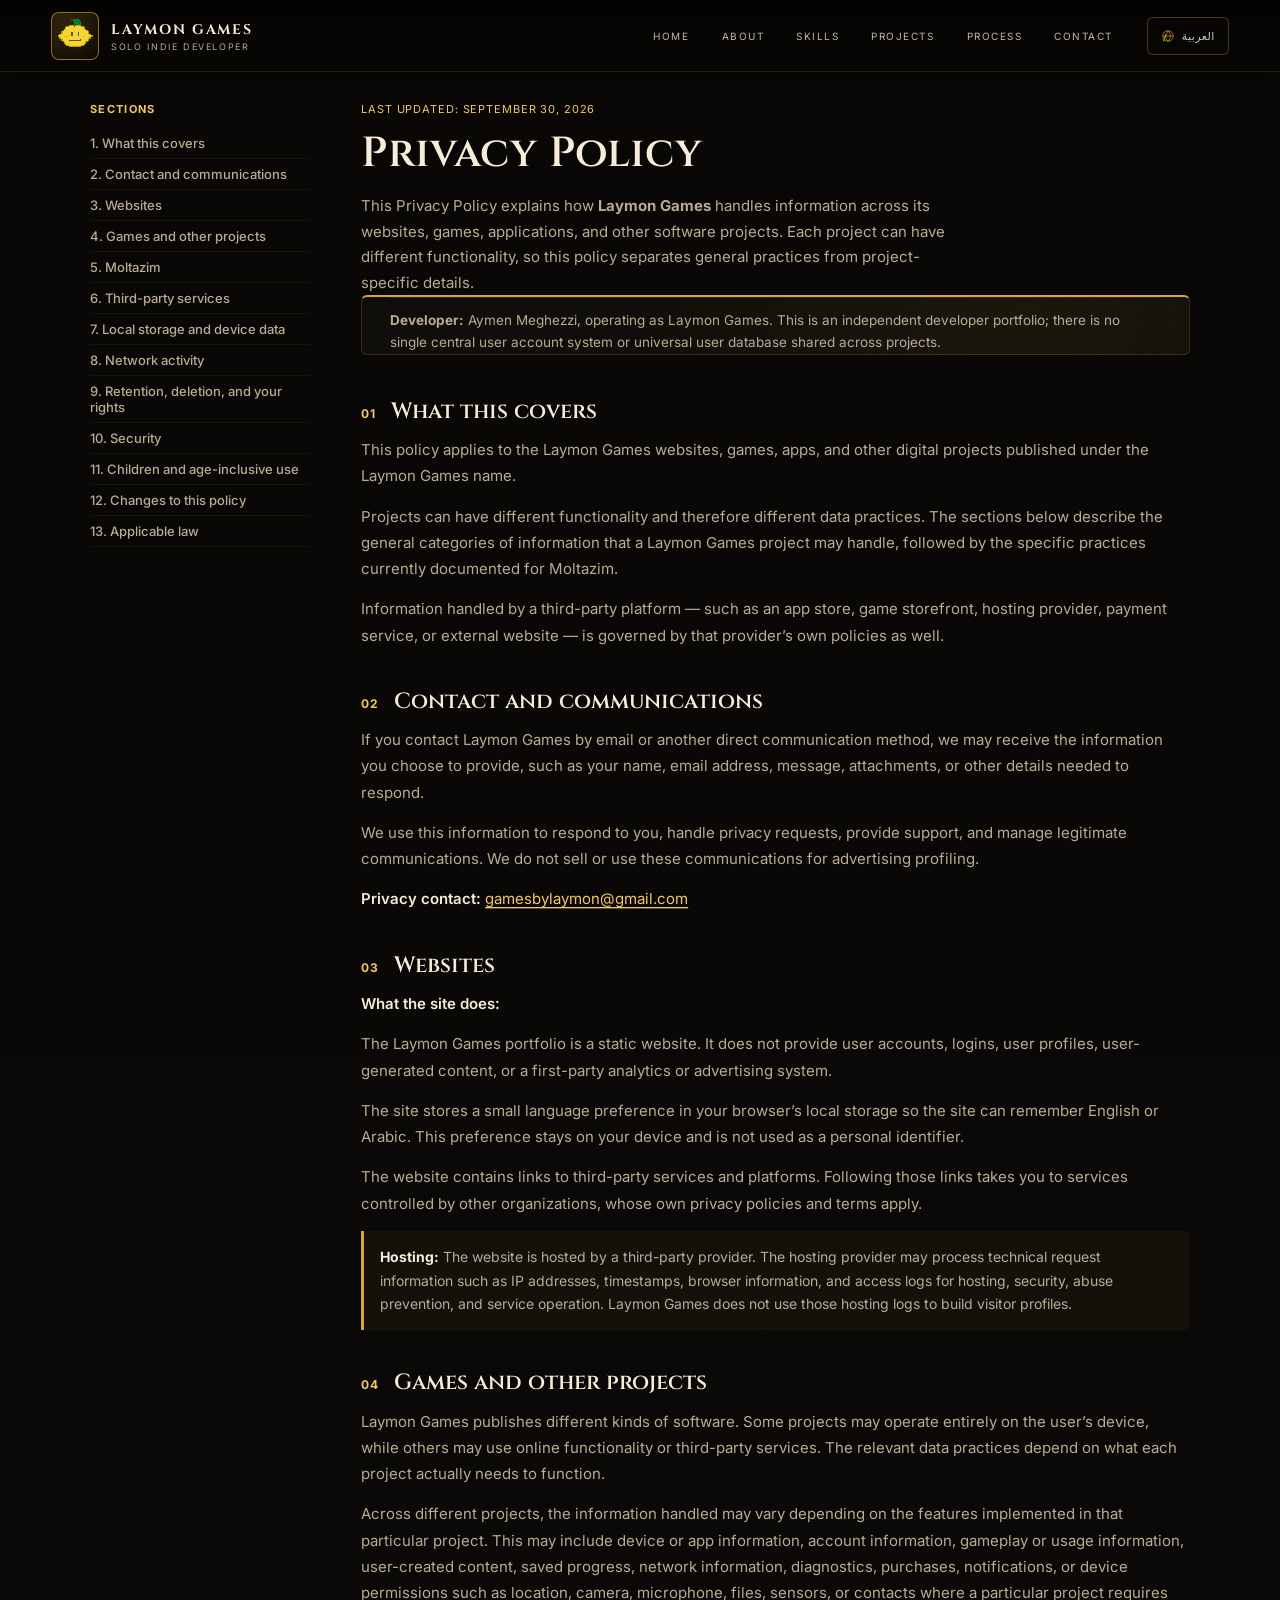
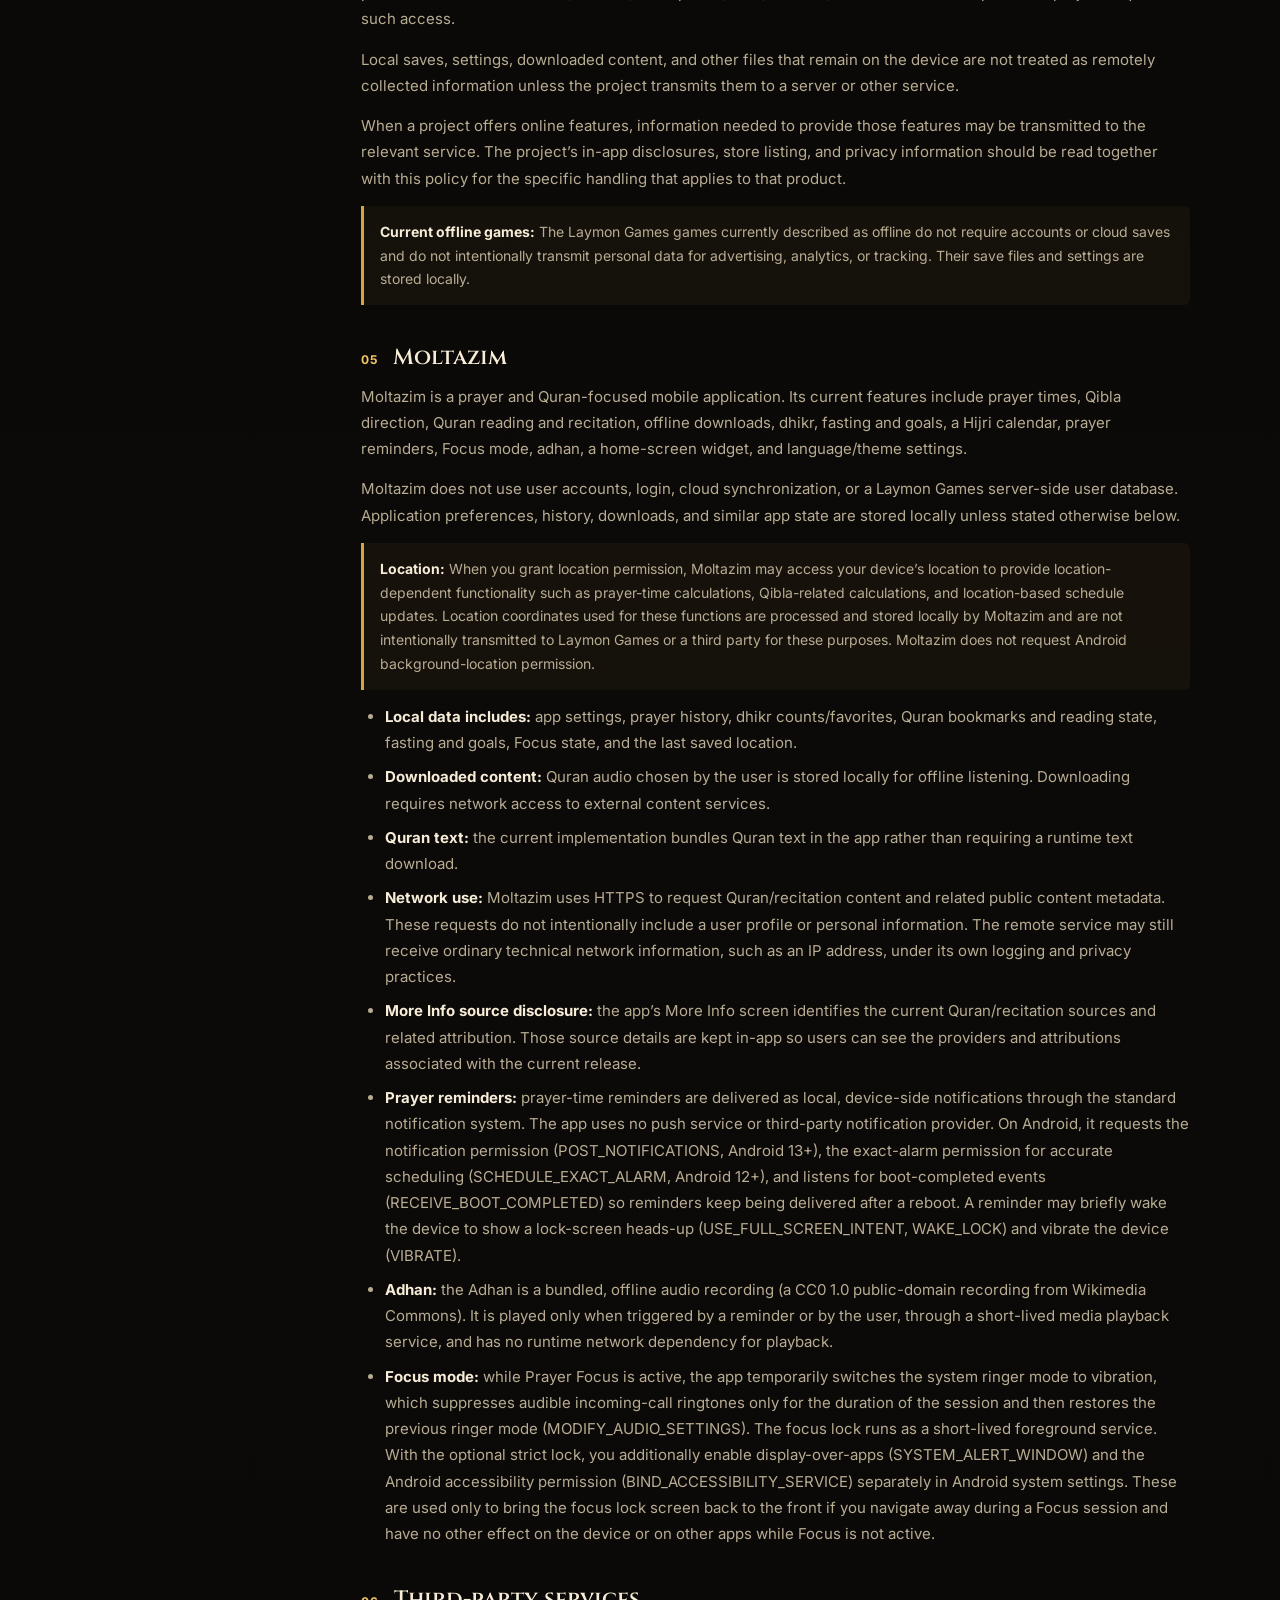
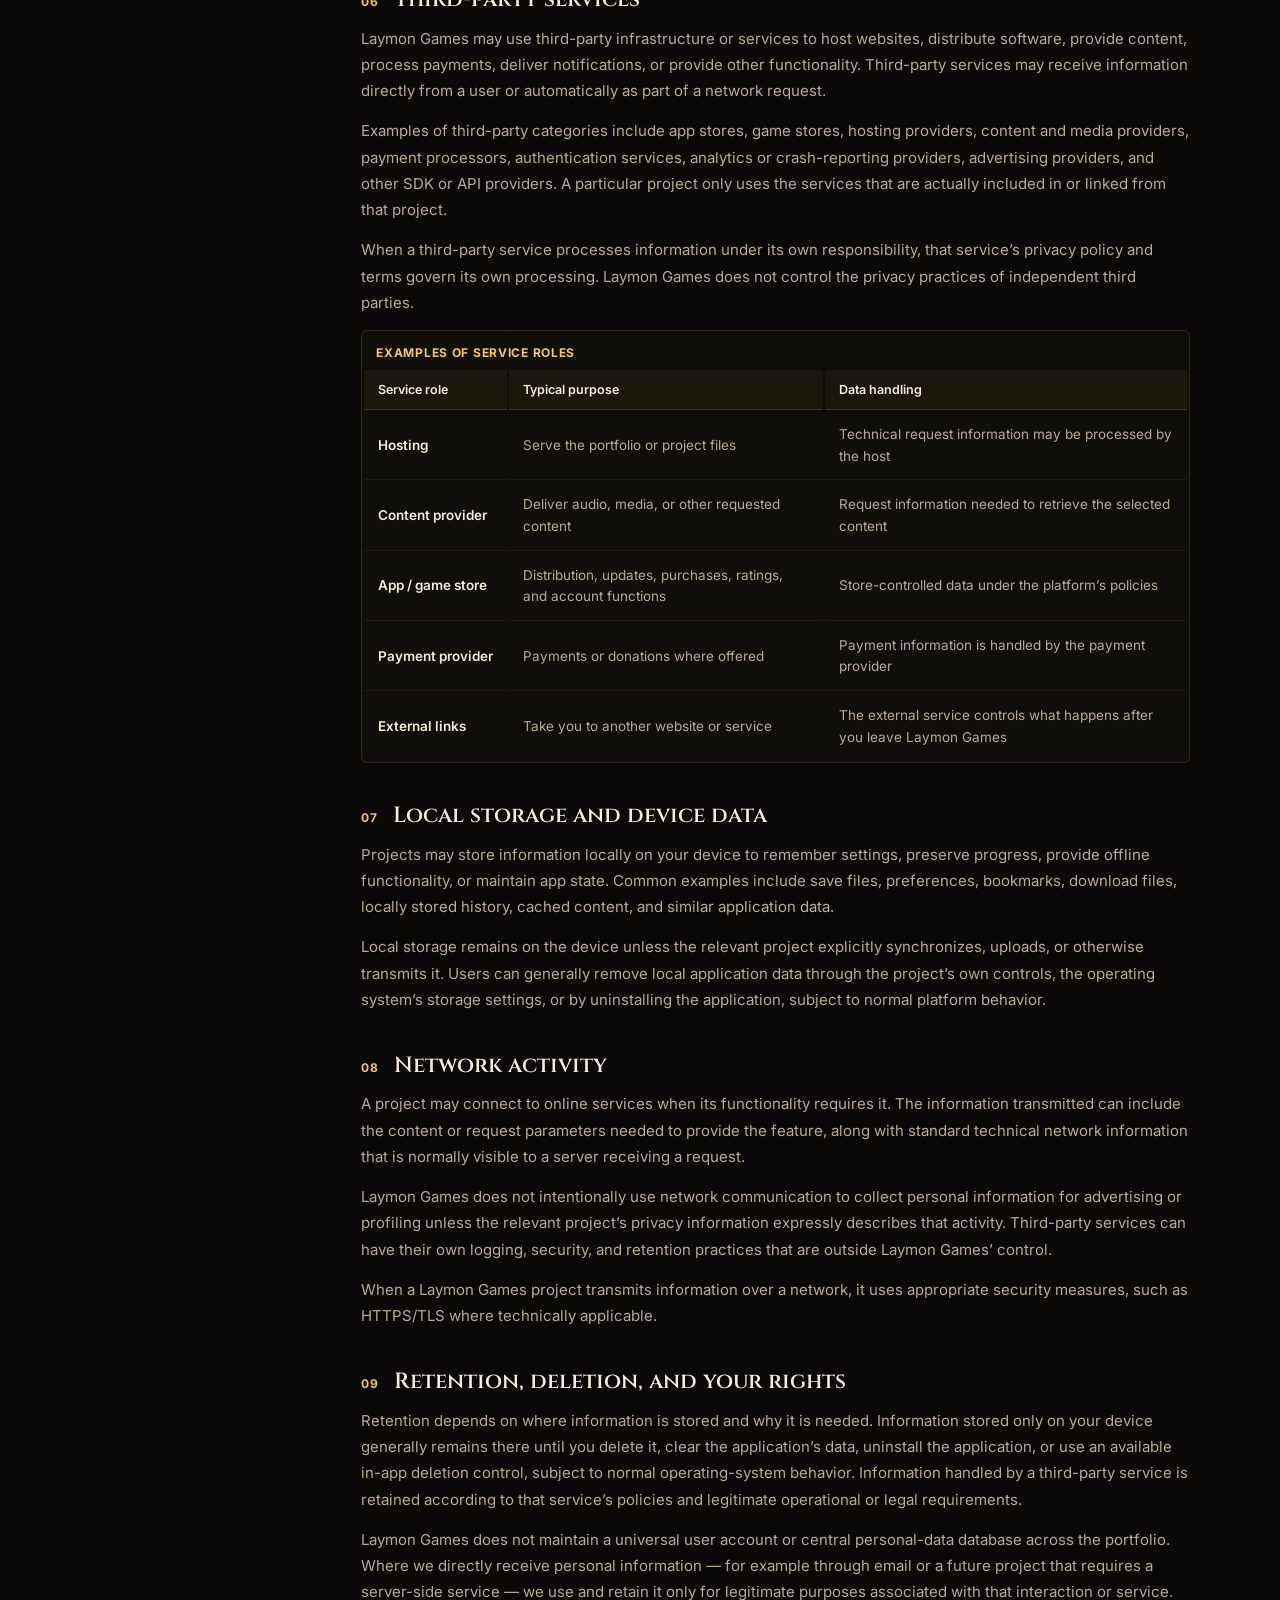
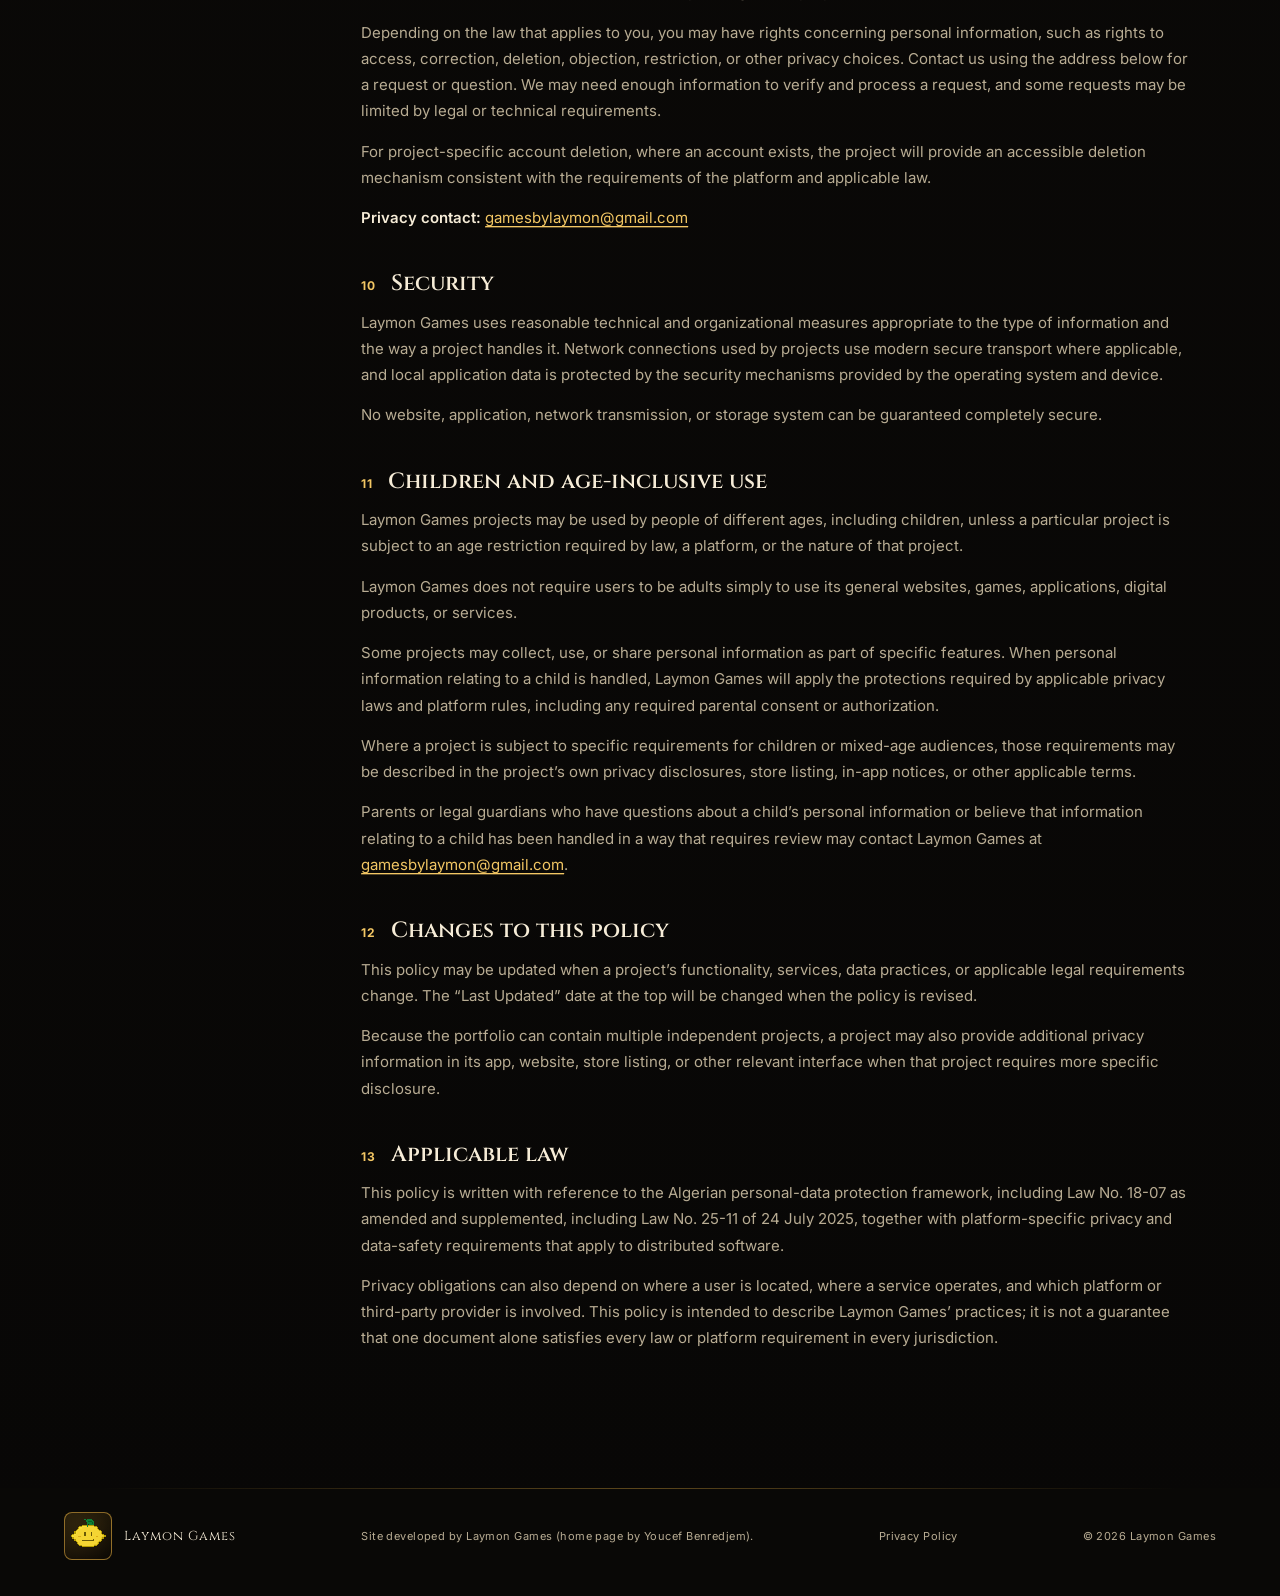
==== privacy-policy.html @ bf5b5bfc "added privacy policy" ====
<!DOCTYPE html>

<html lang="en">
<head>
<meta charset="utf-8"/>
<meta content="width=device-width, initial-scale=1.0" name="viewport"/>
<meta content="Privacy Policy for Laymon Games, covering its websites, games, apps, and other digital projects." id="meta-description" name="description"/>
<meta content="#090806" name="theme-color"/>
<link href="assets/lemon-avatar.png" rel="icon" type="image/png"/>
<title id="page-title">Privacy Policy — Laymon Games</title>
<link href="style.css" rel="stylesheet"/>
<style>
		/* Policy page — reuses the site's header/footer/identity (style.css), adds its own layout. */
		.policy-body {
			--content-max: 780px;
		}

		.policy {
			max-width: var(--content-max);
			margin: 0 auto;
			padding: clamp(24px, 5vw, 64px) clamp(20px, 4vw, 40px) clamp(48px, 8vw, 96px);
		}

		.policy-page-noise {
			pointer-events: none;
		}

		.policy-header {
			position: relative;
			margin-bottom: clamp(28px, 4vw, 44px);
		}

		.policy-meta {
			font-size: 11px;
			letter-spacing: 0.08em;
			text-transform: uppercase;
			color: var(--gold-bright);
			margin: 0 0 14px;
		}

		.policy-header h1 {
			font-family: 'Cinzel', serif;
			font-size: clamp(28px, 5vw, 42px);
			font-weight: 600;
			line-height: 1.12;
			letter-spacing: 0.01em;
			margin: 0 0 16px;
			color: var(--text);
		}

		.policy-lead {
			color: var(--muted);
			font-size: 15px;
			line-height: 1.7;
			margin: 0;
			max-width: 66ch;
		}

		.policy-rule {
			border: 1px solid rgba(216, 164, 60, 0.18);
			border-top: 2px solid var(--gold);
			border-radius: var(--radius);
			background:
				radial-gradient(circle at 80% 0%, rgba(216, 164, 60, 0.06), transparent 60%),
				var(--bg-soft);
			padding: 0 clamp(18px, 3vw, 28px);
			margin: 0 0 clamp(20px, 3vw, 28px) 0;
		}

		.policy-rule p {
			margin: 0;
			color: var(--muted);
			font-size: 13.5px;
			line-height: 1.6;
			padding: 12px 0 0;
			border-top: 1px solid rgba(216, 164, 60, 0.12);
		}

		.policy-section {
			margin-bottom: clamp(28px, 4vw, 40px);
		}

		.policy-section > h2 {
			font-family: 'Cinzel', serif;
			font-size: clamp(18px, 3vw, 22px);
			font-weight: 600;
			color: var(--text);
			margin: 0 0 12px;
			display: flex;
			align-items: baseline;
			gap: 14px;
			line-height: 1.2;
		}

		.policy-section > h2 .sec-num {
			font-size: 12px;
			font-family: 'Inter', system-ui, sans-serif;
			font-weight: 700;
			color: var(--gold-bright);
			letter-spacing: 0.1em;
			white-space: nowrap;
		}

		.policy-section p {
			color: var(--muted);
			font-size: 15px;
			line-height: 1.75;
			margin: 0 0 14px;
		}

		.policy-section p strong {
			color: var(--text);
			font-weight: 600;
		}

		.policy-section a {
			color: var(--gold-bright);
			text-decoration: underline;
			text-underline-offset: 3px;
			border-bottom: 1px solid rgba(243, 199, 100, 0.35);
		}
		.policy-section a:hover {
			color: var(--gold);
		}

		.policy-section ul,
		.policy-section ol {
			padding-left: 24px;
			margin: 0 0 14px;
			color: var(--muted);
			font-size: 15px;
			line-height: 1.75;
		}
		.policy-section li {
			margin-bottom: 8px;
		}

		.policy-section li strong {
			color: var(--text);
		}

		.policy-table {
			width: 100%;
			border-collapse: collapse;
			margin: 0 0 14px;
			font-size: 14px;
			border: 1px solid rgba(216, 164, 60, 0.16);
			border-radius: var(--radius);
			overflow: hidden;
			background: var(--bg-soft);
		}
		.policy-table caption {
			caption-side: top;
			text-align: left;
			padding: 14px 14px 8px;
			font-size: 12px;
			letter-spacing: 0.06em;
			color: var(--gold-bright);
			font-weight: 700;
			text-transform: uppercase;
			font-family: 'Inter', system-ui, sans-serif;
		}
		.policy-table thead th {
			background: rgba(216, 164, 60, 0.06);
			color: var(--text);
			font-weight: 600;
			text-align: left;
			padding: 12px 14px;
			border-bottom: 1px solid rgba(216, 164, 60, 0.2);
			font-size: 12.5px;
		}
		.policy-table tbody td {
			padding: 12px 14px;
			color: var(--muted);
			border-bottom: 1px solid rgba(216, 164, 60, 0.08);
			font-size: 13.5px;
			line-height: 1.6;
		}
		.policy-table tbody td:first-child {
			color: var(--text);
			font-weight: 600;
			white-space: nowrap;
		}
		.policy-table tbody tr:last-child td {
			border-bottom: none;
		}

		.policy-callout {
			margin: 0 0 14px;
			padding: 14px 16px;
			border-left: 3px solid var(--gold);
			background: rgba(216, 164, 60, 0.05);
			border-radius: 0 var(--radius) var(--radius) 0;
			color: var(--muted);
			font-size: 14px;
			line-height: 1.7;
		}
		.policy-callout strong {
			color: var(--text);
		}

		.policy-email {
			font-family: 'Cinzel', serif;
			font-size: 17px;
			color: var(--gold-bright);
		}

		/* Sticky table of contents (desktop). */
		.policy-toc {
			position: sticky;
			top: 90px;
			z-index: 30;
		}
		.policy-layout {
			display: grid;
			grid-template-columns: 220px 1fr;
			gap: clamp(28px, 4vw, 64px);
			padding-top: clamp(20px, 3vw, 40px);
		}
		.policy-toc ul {
			list-style: none;
			padding: 0;
			margin: 0;
		}
		.policy-toc a {
			display: block;
			padding: 7px 0;
			color: var(--muted);
			font-size: 13px;
			font-weight: 500;
			text-decoration: none;
			border-bottom: 1px solid rgba(216, 164, 60, 0.08);
			transition: color 0.15s ease;
		}
		.policy-toc a:hover,
		.policy-toc a.active {
			color: var(--gold-bright);
		}
		.policy-toc h3 {
			font-family: 'Inter', system-ui, sans-serif;
			font-size: 11px;
			letter-spacing: 0.12em;
			text-transform: uppercase;
			color: var(--gold-bright);
			margin: 0 0 12px;
			font-weight: 700;
		}

		@media (max-width: 760px) {
			.policy-layout {
				grid-template-columns: 1fr;
			}
			.policy-toc {
				position: static;
				z-index: auto;
				margin-bottom: 24px;
			}
			.policy-toc ul {
				display: grid;
				grid-template-columns: 1fr 1fr;
			}
		}
	</style>
</head>
<body>
<div aria-hidden="true" class="page-noise"></div>
<a class="skip-link" href="#policy-content">Skip to privacy policy</a>
<header aria-label="Primary navigation" class="site-header" data-i18n-attr="aria-label:nav.ariaPrimary">
<a aria-label="Laymon Games home" class="brand" data-i18n-attr="aria-label:brand.homeAria" href="index.html">
<span class="brand-mark"><img alt="" src="assets/lemon-avatar.png"/></span>
<span>
<strong>LAYMON GAMES</strong>
<small data-i18n="brand.tagline">SOLO INDIE DEVELOPER</small>
</span>
</a>
<nav aria-label="Main navigation" class="nav" data-i18n-attr="aria-label:nav.ariaMain">
<a href="index.html#top">Home</a>
<a href="index.html#about">About</a>
<a href="index.html#skills">Skills</a>
<a href="index.html#work">Projects</a>
<a href="index.html#process">Process</a>
<a href="index.html#contact">Contact</a>
</nav>
<div class="header-controls">
<button aria-label="Switch language" class="lang-switch" data-lang-switch="" type="button">
<svg aria-hidden="true" class="lang-switch-icon" fill="none" viewbox="0 0 24 24" xmlns="http://www.w3.org/2000/svg">
<circle cx="12" cy="12" r="9" stroke="currentColor" stroke-width="1.5"></circle>
<path d="M3 12h18M12 3c2.6 2.6 3.9 5.7 3.9 9s-1.3 6.4-3.9 9c-2.6-2.6-3.9-5.7-3.9-9s1.3-6.4-3.9 9z" stroke="currentColor" stroke-width="1.5"></path>
</svg>
<span class="lang-switch-label" data-lang-switch-label="" dir="auto">العربية</span>
</button>
<button aria-controls="mobile-nav" aria-expanded="false" aria-label="Open navigation" class="nav-toggle" data-i18n-attr="aria-label:nav.toggleAria" type="button">
<span class="nav-toggle-bar"></span>
<span class="nav-toggle-bar"></span>
<span class="nav-toggle-bar"></span>
</button>
</div>
</header>
<nav aria-label="Mobile navigation" class="mobile-nav" data-i18n-attr="aria-label:nav.ariaMobile" hidden="" id="mobile-nav">
<a href="index.html#top">Home</a>
<a href="index.html#about">About</a>
<a href="index.html#skills">Skills</a>
<a href="index.html#work">Projects</a>
<a href="index.html#process">Process</a>
<a href="index.html#contact">Contact</a>
</nav>
<main class="policy" id="policy-content">
<div class="policy-layout">
<aside aria-label="Sections" class="policy-toc">
<h3>Sections</h3>
<ul>
<li><a href="#scope">1. What this covers</a></li>
<li><a href="#contact">2. Contact and communications</a></li>
<li><a href="#website">3. Websites</a></li>
<li><a href="#projects">4. Games and other projects</a></li>
<li><a href="#moltazim">5. Moltazim</a></li>
<li><a href="#third-party">6. Third-party services</a></li>
<li><a href="#local">7. Local storage and device data</a></li>
<li><a href="#network">8. Network activity</a></li>
<li><a href="#rights">9. Retention, deletion, and your rights</a></li>
<li><a href="#security">10. Security</a></li>
<li><a href="#children">11. Children and age-inclusive use</a></li>
<li><a href="#changes">12. Changes to this policy</a></li>
<li><a href="#law">13. Applicable law</a></li>
</ul>
</aside>
<div>
<div class="policy-header">
<p class="policy-meta" id="policy-updated">Last Updated: <span data-policy-date="">September 30, 2026</span></p>
<h1>Privacy Policy</h1>
<p class="policy-lead">This Privacy Policy explains how <strong>Laymon Games</strong> handles information across its websites, games, applications, and other software projects. Each project can have different functionality, so this policy separates general practices from project-specific details.</p>
<div class="policy-rule"><p><strong>Developer:</strong> Aymen Meghezzi, operating as Laymon Games. This is an independent developer portfolio; there is no single central user account system or universal user database shared across projects.</p></div>
</div>

<section class="policy-section" id="scope">
<h2><span class="sec-num">01</span>What this covers</h2>
<p>This policy applies to the Laymon Games websites, games, apps, and other digital projects published under the Laymon Games name.</p>
<p>Projects can have different functionality and therefore different data practices. The sections below describe the general categories of information that a Laymon Games project may handle, followed by the specific practices currently documented for Moltazim.</p>
<p>Information handled by a third-party platform — such as an app store, game storefront, hosting provider, payment service, or external website — is governed by that provider’s own policies as well.</p>
</section>

<section class="policy-section" id="contact">
<h2><span class="sec-num">02</span>Contact and communications</h2>
<p>If you contact Laymon Games by email or another direct communication method, we may receive the information you choose to provide, such as your name, email address, message, attachments, or other details needed to respond.</p>
<p>We use this information to respond to you, handle privacy requests, provide support, and manage legitimate communications. We do not sell or use these communications for advertising profiling.</p>
<p><strong>Privacy contact:</strong> <a href="mailto:gamesbylaymon@gmail.com">gamesbylaymon@gmail.com</a></p>
</section>

<section class="policy-section" id="website">
<h2><span class="sec-num">03</span>Websites</h2>
<p><strong>What the site does:</strong></p>
<p>The Laymon Games portfolio is a static website. It does not provide user accounts, logins, user profiles, user-generated content, or a first-party analytics or advertising system.</p>
<p>The site stores a small language preference in your browser’s local storage so the site can remember English or Arabic. This preference stays on your device and is not used as a personal identifier.</p>
<p>The website contains links to third-party services and platforms. Following those links takes you to services controlled by other organizations, whose own privacy policies and terms apply.</p>
<div class="policy-callout"><strong>Hosting:</strong> The website is hosted by a third-party provider. The hosting provider may process technical request information such as IP addresses, timestamps, browser information, and access logs for hosting, security, abuse prevention, and service operation. Laymon Games does not use those hosting logs to build visitor profiles.</div>
</section>

<section class="policy-section" id="projects">
<h2><span class="sec-num">04</span>Games and other projects</h2>
<p>Laymon Games publishes different kinds of software. Some projects may operate entirely on the user’s device, while others may use online functionality or third-party services. The relevant data practices depend on what each project actually needs to function.</p>
<p>Across different projects, the information handled may vary depending on the features implemented in that particular project. This may include device or app information, account information, gameplay or usage information, user-created content, saved progress, network information, diagnostics, purchases, notifications, or device permissions such as location, camera, microphone, files, sensors, or contacts where a particular project requires such access.</p>
<p>Local saves, settings, downloaded content, and other files that remain on the device are not treated as remotely collected information unless the project transmits them to a server or other service.</p>
<p>When a project offers online features, information needed to provide those features may be transmitted to the relevant service. The project’s in-app disclosures, store listing, and privacy information should be read together with this policy for the specific handling that applies to that product.</p>
<div class="policy-callout"><strong>Current offline games:</strong> The Laymon Games games currently described as offline do not require accounts or cloud saves and do not intentionally transmit personal data for advertising, analytics, or tracking. Their save files and settings are stored locally.</div>
</section>

<section class="policy-section" id="moltazim">
<h2><span class="sec-num">05</span>Moltazim</h2>
<p>Moltazim is a prayer and Quran-focused mobile application. Its current features include prayer times, Qibla direction, Quran reading and recitation, offline downloads, dhikr, fasting and goals, a Hijri calendar, prayer reminders, Focus mode, adhan, a home-screen widget, and language/theme settings.</p>
<p>Moltazim does not use user accounts, login, cloud synchronization, or a Laymon Games server-side user database. Application preferences, history, downloads, and similar app state are stored locally unless stated otherwise below.</p>
<div class="policy-callout"><strong>Location:</strong> When you grant location permission, Moltazim may access your device’s location to provide location-dependent functionality such as prayer-time calculations, Qibla-related calculations, and location-based schedule updates. Location coordinates used for these functions are processed and stored locally by Moltazim and are not intentionally transmitted to Laymon Games or a third party for these purposes. Moltazim does not request Android background-location permission.</div>
<ul>
<li><strong>Local data includes:</strong> app settings, prayer history, dhikr counts/favorites, Quran bookmarks and reading state, fasting and goals, Focus state, and the last saved location.</li>
<li><strong>Downloaded content:</strong> Quran audio chosen by the user is stored locally for offline listening. Downloading requires network access to external content services.</li>
<li><strong>Quran text:</strong> the current implementation bundles Quran text in the app rather than requiring a runtime text download.</li>
<li><strong>Network use:</strong> Moltazim uses HTTPS to request Quran/recitation content and related public content metadata. These requests do not intentionally include a user profile or personal information. The remote service may still receive ordinary technical network information, such as an IP address, under its own logging and privacy practices.</li>
<li><strong>More Info source disclosure:</strong> the app’s More Info screen identifies the current Quran/recitation sources and related attribution. Those source details are kept in-app so users can see the providers and attributions associated with the current release.</li>
<li><strong>Prayer reminders:</strong> prayer-time reminders are delivered as local, device-side notifications through the standard notification system. The app uses no push service or third-party notification provider. On Android, it requests the notification permission (POST_NOTIFICATIONS, Android 13+), the exact-alarm permission for accurate scheduling (SCHEDULE_EXACT_ALARM, Android 12+), and listens for boot-completed events (RECEIVE_BOOT_COMPLETED) so reminders keep being delivered after a reboot. A reminder may briefly wake the device to show a lock-screen heads-up (USE_FULL_SCREEN_INTENT, WAKE_LOCK) and vibrate the device (VIBRATE).</li>
<li><strong>Adhan:</strong> the Adhan is a bundled, offline audio recording (a CC0 1.0 public-domain recording from Wikimedia Commons). It is played only when triggered by a reminder or by the user, through a short-lived media playback service, and has no runtime network dependency for playback.</li>
<li><strong>Focus mode:</strong> while Prayer Focus is active, the app temporarily switches the system ringer mode to vibration, which suppresses audible incoming-call ringtones only for the duration of the session and then restores the previous ringer mode (MODIFY_AUDIO_SETTINGS). The focus lock runs as a short-lived foreground service. With the optional strict lock, you additionally enable display-over-apps (SYSTEM_ALERT_WINDOW) and the Android accessibility permission (BIND_ACCESSIBILITY_SERVICE) separately in Android system settings. These are used only to bring the focus lock screen back to the front if you navigate away during a Focus session and have no other effect on the device or on other apps while Focus is not active.</li>
</ul>
</section>

<section class="policy-section" id="third-party">
<h2><span class="sec-num">06</span>Third-party services</h2>
<p>Laymon Games may use third-party infrastructure or services to host websites, distribute software, provide content, process payments, deliver notifications, or provide other functionality. Third-party services may receive information directly from a user or automatically as part of a network request.</p>
<p>Examples of third-party categories include app stores, game stores, hosting providers, content and media providers, payment processors, authentication services, analytics or crash-reporting providers, advertising providers, and other SDK or API providers. A particular project only uses the services that are actually included in or linked from that project.</p>
<p>When a third-party service processes information under its own responsibility, that service’s privacy policy and terms govern its own processing. Laymon Games does not control the privacy practices of independent third parties.</p>
<div class="policy-table">
<table>
<caption>Examples of service roles</caption>
<thead><tr><th>Service role</th><th>Typical purpose</th><th>Data handling</th></tr></thead>
<tbody>
<tr><td>Hosting</td><td>Serve the portfolio or project files</td><td>Technical request information may be processed by the host</td></tr>
<tr><td>Content provider</td><td>Deliver audio, media, or other requested content</td><td>Request information needed to retrieve the selected content</td></tr>
<tr><td>App / game store</td><td>Distribution, updates, purchases, ratings, and account functions</td><td>Store-controlled data under the platform’s policies</td></tr>
<tr><td>Payment provider</td><td>Payments or donations where offered</td><td>Payment information is handled by the payment provider</td></tr>
<tr><td>External links</td><td>Take you to another website or service</td><td>The external service controls what happens after you leave Laymon Games</td></tr>
</tbody>
</table>
</div>
</section>

<section class="policy-section" id="local">
<h2><span class="sec-num">07</span>Local storage and device data</h2>
<p>Projects may store information locally on your device to remember settings, preserve progress, provide offline functionality, or maintain app state. Common examples include save files, preferences, bookmarks, download files, locally stored history, cached content, and similar application data.</p>
<p>Local storage remains on the device unless the relevant project explicitly synchronizes, uploads, or otherwise transmits it. Users can generally remove local application data through the project’s own controls, the operating system’s storage settings, or by uninstalling the application, subject to normal platform behavior.</p>
</section>

<section class="policy-section" id="network">
<h2><span class="sec-num">08</span>Network activity</h2>
<p>A project may connect to online services when its functionality requires it. The information transmitted can include the content or request parameters needed to provide the feature, along with standard technical network information that is normally visible to a server receiving a request.</p>
<p>Laymon Games does not intentionally use network communication to collect personal information for advertising or profiling unless the relevant project’s privacy information expressly describes that activity. Third-party services can have their own logging, security, and retention practices that are outside Laymon Games’ control.</p>
<p>When a Laymon Games project transmits information over a network, it uses appropriate security measures, such as HTTPS/TLS where technically applicable.</p>
</section>

<section class="policy-section" id="rights">
<h2><span class="sec-num">09</span>Retention, deletion, and your rights</h2>
<p>Retention depends on where information is stored and why it is needed. Information stored only on your device generally remains there until you delete it, clear the application’s data, uninstall the application, or use an available in-app deletion control, subject to normal operating-system behavior. Information handled by a third-party service is retained according to that service’s policies and legitimate operational or legal requirements.</p>
<p>Laymon Games does not maintain a universal user account or central personal-data database across the portfolio. Where we directly receive personal information — for example through email or a future project that requires a server-side service — we use and retain it only for legitimate purposes associated with that interaction or service.</p>
<p>Depending on the law that applies to you, you may have rights concerning personal information, such as rights to access, correction, deletion, objection, restriction, or other privacy choices. Contact us using the address below for a request or question. We may need enough information to verify and process a request, and some requests may be limited by legal or technical requirements.</p>
<p>For project-specific account deletion, where an account exists, the project will provide an accessible deletion mechanism consistent with the requirements of the platform and applicable law.</p>
<p><strong>Privacy contact:</strong> <a href="mailto:gamesbylaymon@gmail.com">gamesbylaymon@gmail.com</a></p>
</section>

<section class="policy-section" id="security">
<h2><span class="sec-num">10</span>Security</h2>
<p>Laymon Games uses reasonable technical and organizational measures appropriate to the type of information and the way a project handles it. Network connections used by projects use modern secure transport where applicable, and local application data is protected by the security mechanisms provided by the operating system and device.</p>
<p>No website, application, network transmission, or storage system can be guaranteed completely secure.</p>
</section>

<section class="policy-section" id="children">
<h2><span class="sec-num">11</span>Children and age-inclusive use</h2>
<p>Laymon Games projects may be used by people of different ages, including children, unless a particular project is subject to an age restriction required by law, a platform, or the nature of that project.</p>
<p>Laymon Games does not require users to be adults simply to use its general websites, games, applications, digital products, or services.</p>
<p>Some projects may collect, use, or share personal information as part of specific features. When personal information relating to a child is handled, Laymon Games will apply the protections required by applicable privacy laws and platform rules, including any required parental consent or authorization.</p>
<p>Where a project is subject to specific requirements for children or mixed-age audiences, those requirements may be described in the project’s own privacy disclosures, store listing, in-app notices, or other applicable terms.</p>
<p>Parents or legal guardians who have questions about a child’s personal information or believe that information relating to a child has been handled in a way that requires review may contact Laymon Games at <a href="mailto:gamesbylaymon@gmail.com">gamesbylaymon@gmail.com</a>.</p>
</section>

<section class="policy-section" id="changes">
<h2><span class="sec-num">12</span>Changes to this policy</h2>
<p>This policy may be updated when a project’s functionality, services, data practices, or applicable legal requirements change. The “Last Updated” date at the top will be changed when the policy is revised.</p>
<p>Because the portfolio can contain multiple independent projects, a project may also provide additional privacy information in its app, website, store listing, or other relevant interface when that project requires more specific disclosure.</p>
</section>

<section class="policy-section" id="law">
<h2><span class="sec-num">13</span>Applicable law</h2>
<p>This policy is written with reference to the Algerian personal-data protection framework, including Law No. 18-07 as amended and supplemented, including Law No. 25-11 of 24 July 2025, together with platform-specific privacy and data-safety requirements that apply to distributed software.</p>
<p>Privacy obligations can also depend on where a user is located, where a service operates, and which platform or third-party provider is involved. This policy is intended to describe Laymon Games’ practices; it is not a guarantee that one document alone satisfies every law or platform requirement in every jurisdiction.</p>
</section>

</div>
</div>
</main>
<footer class="site-footer">
<div class="footer-brand">
<span class="brand-mark"><img alt="" loading="lazy" src="assets/lemon-avatar.png"/></span>
<span>Laymon Games</span>
</div>
<p class="footer-statement" data-i18n-html="footer.statement">Site developed by Laymon Games (home page by Youcef Benredjem).</p>
<a class="footer-link" href="privacy-policy.html">Privacy Policy</a>
<p class="footer-copy">© <span id="year"></span> Laymon Games</p>
</footer>
<script src="translations.js"></script>
<script src="script.js"></script>
</body>
</html>
---- style.css ----
@import url('https://fonts.googleapis.com/css2?family=Cinzel:wght@500;600;700&family=Cairo:wght@400;500;600;700&family=Inter:wght@400;500;600;700&display=swap');

/* ---------------------------------------------------------
   Tokens
--------------------------------------------------------- */
:root {
	--bg: #090806;
	--bg-soft: #100e0a;
	--panel: #1b160e;
	--panel-2: #241c11;
	--gold: #d8a43c;
	--gold-bright: #f3c764;
	--green: #0f2b21;
	--green-bright: #78b89a;
	--text: #f6ecd7;
	--muted: #b8ac93;
	--line: rgba(216, 164, 60, 0.32);
	--shadow: 0 30px 90px rgba(0, 0, 0, 0.45);

	--header-h: 72px;
	--content-max: 1180px;
	--radius: 6px;
	--space-section: clamp(88px, 10vw, 150px);
	--focus-ring: 0 0 0 3px rgba(9, 8, 6, 1), 0 0 0 5px var(--gold-bright);
}

@media (max-width: 700px) {
	:root {
		--header-h: 60px;
	}
}

/* ---------------------------------------------------------
   Base
--------------------------------------------------------- */
* {
	box-sizing: border-box;
}

html {
	scroll-behavior: smooth;
}

body {
	margin: 0;
	background:
		radial-gradient(circle at 50% -10%, rgba(43, 65, 50, 0.24), transparent 34rem),
		linear-gradient(180deg, #080706 0%, #0c0a08 38%, #080706 100%);
	color: var(--text);
	font-family: 'Inter', system-ui, sans-serif;
	overflow-x: hidden;
}

a {
	color: inherit;
	text-decoration: none;
}

img {
	max-width: 100%;
	display: block;
}

.sr-only {
	position: absolute;
	width: 1px;
	height: 1px;
	padding: 0;
	margin: -1px;
	overflow: hidden;
	clip: rect(0, 0, 0, 0);
	white-space: nowrap;
	border: 0;
}

.skip-link {
	position: absolute;
	top: -100px;
	left: 12px;
	z-index: 100;
	padding: 12px 18px;
	background: var(--gold-bright);
	color: #171006;
	font-size: 13px;
	font-weight: 700;
	border-radius: var(--radius);
	transition: top 0.2s ease;
}

.skip-link:focus {
	top: 12px;
}

:focus-visible {
	outline: none;
	box-shadow: var(--focus-ring);
	border-radius: 3px;
}

.page-noise {
	position: fixed;
	inset: 0;
	pointer-events: none;
	z-index: 20;
	opacity: 0.045;
	background-image: url("data:image/svg+xml,%3Csvg viewBox='0 0 160 160' xmlns='http://www.w3.org/2000/svg'%3E%3Cfilter id='n'%3E%3CfeTurbulence type='fractalNoise' baseFrequency='.9' numOctaves='4' stitchTiles='stitch'/%3E%3C/filter%3E%3Crect width='100%25' height='100%25' filter='url(%23n)' opacity='.7'/%3E%3C/svg%3E");
	mix-blend-mode: soft-light;
}

/* ---------------------------------------------------------
   Header (fixed, predictable footprint)
--------------------------------------------------------- */
.site-header {
	position: fixed;
	top: 0;
	left: 0;
	right: 0;
	z-index: 50;
	height: var(--header-h);
	display: flex;
	align-items: center;
	justify-content: space-between;
	padding: 0 clamp(20px, 4vw, 64px);
	background:
		linear-gradient(180deg, rgba(4, 3, 2, 0.94), rgba(7, 6, 4, 0.82) 72%, rgba(7, 6, 4, 0.14));
	border-bottom: 1px solid rgba(216, 164, 60, 0.16);
	box-shadow: 0 10px 30px rgba(0, 0, 0, 0.24);
	backdrop-filter: blur(12px);
}

.brand,
.footer-brand {
	display: inline-flex;
	align-items: center;
	gap: 12px;
}

.brand-mark {
	display: grid;
	place-items: center;
	flex: none;
	width: 48px;
	height: 48px;
	border: 1px solid rgba(216, 164, 60, 0.6);
	border-radius: 10px;
	background: linear-gradient(145deg, #4e3a16, #191207);
	overflow: hidden;
	box-shadow: inset 0 0 18px rgba(0, 0, 0, 0.45);
}

.brand-mark img {
	width: 100%;
	height: 100%;
	object-fit: cover;
	transform: scale(1.5);
}

.brand strong,
.brand small {
	display: block;
}

.brand strong {
	font-family: 'Cinzel', serif;
	font-size: 14px;
	letter-spacing: 0.12em;
}

.brand small {
	margin-top: 2px;
	color: var(--muted);
	font-size: 9px;
	letter-spacing: 0.18em;
	text-transform: uppercase;
}

.nav {
	display: flex;
	gap: clamp(14px, 2.2vw, 34px);
	font-size: 10px;
	letter-spacing: 0.15em;
	text-transform: uppercase;
}

.nav a {
	position: relative;
	padding: 8px 2px;
	color: rgba(246, 236, 215, 0.78);
	transition: color 0.2s ease;
}

.nav a::after {
	content: '';
	position: absolute;
	left: 0;
	right: 0;
	bottom: -4px;
	height: 1px;
	background: var(--gold);
	transform: scaleX(0);
	transform-origin: center;
	transition: transform 0.2s ease;
}

.nav a:hover,
.nav a:focus-visible {
	color: var(--gold-bright);
}

.nav a:hover::after,
.nav a:focus-visible::after {
	transform: scaleX(1);
}

.nav a[aria-current="page"] {
	color: var(--gold-bright);
}

.nav a[aria-current="page"]::after {
	transform: scaleX(1);
}

/* Mobile nav toggle + drawer */
.nav-toggle {
	display: none;
	flex-direction: column;
	justify-content: center;
	align-items: center;
	gap: 5px;
	width: 44px;
	height: 44px;
	padding: 0;
	border: 1px solid rgba(216, 164, 60, 0.35);
	border-radius: var(--radius);
	background: rgba(9, 8, 6, 0.4);
	cursor: pointer;
}

.nav-toggle-bar {
	width: 18px;
	height: 2px;
	background: var(--gold-bright);
	transition: transform 0.2s ease, opacity 0.2s ease;
}

.nav-toggle[aria-expanded="true"] .nav-toggle-bar:nth-child(1) {
	transform: translateY(7px) rotate(45deg);
}

.nav-toggle[aria-expanded="true"] .nav-toggle-bar:nth-child(2) {
	opacity: 0;
}

.nav-toggle[aria-expanded="true"] .nav-toggle-bar:nth-child(3) {
	transform: translateY(-7px) rotate(-45deg);
}

.mobile-nav {
	position: fixed;
	top: var(--header-h);
	left: 0;
	right: 0;
	z-index: 49;
	display: flex;
	flex-direction: column;
	padding: 10px clamp(20px, 6vw, 48px) 26px;
	background: rgba(8, 7, 5, 0.98);
	border-bottom: 1px solid rgba(216, 164, 60, 0.22);
	box-shadow: 0 20px 40px rgba(0, 0, 0, 0.4);
}

.mobile-nav[hidden] {
	display: none;
}

.mobile-nav a {
	padding: 14px 4px;
	border-bottom: 1px solid rgba(246, 236, 215, 0.08);
	font-family: 'Cinzel', serif;
	font-size: 15px;
	letter-spacing: 0.06em;
	color: var(--text);
}

.mobile-nav a:last-child {
	border-bottom: none;
}

.mobile-nav a:hover,
.mobile-nav a:focus-visible {
	color: var(--gold-bright);
}

/* ---------------------------------------------------------
   Section anchor offsets — never hide a heading under the header
--------------------------------------------------------- */
section[id] {
}

/* ---------------------------------------------------------
   Hero
--------------------------------------------------------- */
.hero {
	position: relative;
	min-height: 100svh;
	min-height: 100vh;
	display: flex;
	flex-direction: column;
	align-items: center;
	justify-content: center;
	overflow: hidden;
	padding: calc(var(--header-h) + clamp(28px, 6vh, 64px)) clamp(20px, 5vw, 64px) clamp(64px, 8vh, 96px);
}

.hero-art {
	position: absolute;
	inset: 0;
	width: 100%;
	height: 100%;
	object-fit: cover;
	object-position: center;
	filter: saturate(0.86) contrast(1.04) brightness(0.63);
}

.hero-vignette {
	position: absolute;
	inset: 0;
	background:
		radial-gradient(circle at 50% 44%, transparent 0 23%, rgba(4, 5, 4, 0.25) 53%, rgba(0, 0, 0, 0.85) 100%),
		linear-gradient(180deg, rgba(0, 0, 0, 0.5) 0%, transparent 26%, transparent 62%, rgba(0, 0, 0, 0.9) 100%);
}

/* Lemon + clock: the site's signature piece. Lives in normal flow below
   the copy so it can never sit behind the headline or CTAs, at any
   viewport, while still reading as the visual centerpiece. */
.hero-decor {
	position: relative;
	width: clamp(200px, 24vw, 340px);
	aspect-ratio: 1 / 1;
	margin-top: clamp(28px, 5vh, 56px);
	z-index: 6;
	pointer-events: none;
}

.floating-lemon {
	position: absolute;
	left: 50%;
	top: 80%;
	width: 36%;
	height: auto;
	transform: translate(-50%, -50%);
	opacity: 0.85;
	filter: blur(0.2px) drop-shadow(0 14px 20px rgba(0, 0, 0, 0.4));
	animation: floatLemon 4s ease-in-out infinite;
}

@keyframes floatLemon {
	0%, 100% { transform: translate(-50%, -50%) translateY(-6px); }
	50% { transform: translate(-50%, -50%) translateY(6px); }
}

.lemon-head {
	position: absolute;
	left: 50%;
	top: 34%;
	width: 34%;
	height: auto;
	transform: translate(-50%, -50%);
	transition: transform 0.15s ease;
	filter: drop-shadow(0 8px 18px rgba(0, 0, 0, 0.35));
}

.clock-overlay {
	position: absolute;
	inset: 0;
}

.clock-hand {
	position: absolute;
	left: 50%;
	top: 50%;
	width: 62%;
	height: auto;
	transform: translate(-50%, -50%) rotate(var(--rotation-angle, 0deg));
	transform-origin: var(--rotation-origin);
	opacity: 0.92;
}

.hour-hand {
	--rotation-origin: 15% 50%;
	width: 46%;
}

.minute-hand {
	--rotation-origin: 10% 50%;
	width: 58%;
}

.second-hand {
	--rotation-origin: 28% 50%;
	width: 70%;
}

.hero-copy {
	position: relative;
	z-index: 8;
	width: min(880px, 100%);
	text-align: center;
}

.eyebrow,
.mini-label,
.tags,
.hero-scroll-label {
	font-size: 10px;
	letter-spacing: 0.24em;
	text-transform: uppercase;
}

.eyebrow {
	margin: 0 0 20px;
	color: var(--gold-bright);
}

.hero h1,
.section-content h2,
.process-inner h2,
.contact-frame h2 {
	margin: 0;
	font-family: 'Cinzel', Georgia, serif;
	font-weight: 600;
	letter-spacing: -0.02em;
	line-height: 1.12;
}

.hero h1 {
	font-size: clamp(38px, 6.4vw, 78px);
	text-wrap: balance;
	text-shadow: 0 10px 40px rgba(0, 0, 0, 0.65);
}

.hero h1 em,
.section-content h2 em {
	color: var(--gold-bright);
	font-style: normal;
}

.hero-lead {
	max-width: 620px;
	margin: 22px auto 0;
	color: rgba(246, 236, 215, 0.86);
	font-size: clamp(14px, 1.4vw, 17px);
	line-height: 1.75;
}

.hero-actions {
	display: flex;
	justify-content: center;
	flex-wrap: wrap;
	gap: 12px;
	margin-top: 32px;
}

.button {
	display: inline-flex;
	align-items: center;
	justify-content: center;
	gap: 12px;
	min-height: 48px;
	padding: 0 24px;
	border-radius: var(--radius);
	font-size: 10px;
	font-weight: 700;
	letter-spacing: 0.18em;
	text-transform: uppercase;
	transition: transform 0.2s ease, background 0.2s ease, border-color 0.2s ease;
}

.button:hover {
	transform: translateY(-2px);
}

.button-primary {
	background: linear-gradient(180deg, #ecc05f, #a9771f);
	color: #171006;
	box-shadow: 0 12px 36px rgba(0, 0, 0, 0.36);
}

.button-ghost {
	border: 1px solid rgba(246, 236, 215, 0.36);
	background: rgba(7, 7, 6, 0.25);
	color: var(--text);
	backdrop-filter: blur(6px);
}

.hero-scroll {
	position: absolute;
	z-index: 9;
	bottom: clamp(18px, 3vh, 32px);
	left: 50%;
	transform: translateX(-50%);
	display: flex;
	flex-direction: column;
	align-items: center;
	gap: 8px;
	color: rgba(246, 236, 215, 0.6);
}

.hero-scroll:hover,
.hero-scroll:focus-visible {
	color: var(--gold-bright);
}

.hero-scroll-line {
	width: 1px;
	height: 26px;
	background: linear-gradient(180deg, var(--gold-bright), transparent);
	animation: bob 1.8s ease-in-out infinite;
}

@keyframes bob {
	0%, 100% { transform: translateY(0); opacity: 1; }
	50% { transform: translateY(6px); opacity: 0.5; }
}

/* ---------------------------------------------------------
   Shared section shell
--------------------------------------------------------- */
.panel-section {
	position: relative;
	padding: var(--space-section) clamp(20px, 5vw, 64px);
	overflow: hidden;
	background: #0c0907;
}

.panel-frame {
	position: absolute;
	inset: 0;
	width: 100%;
	height: 100%;
	object-fit: cover;
	opacity: 0.24;
	filter: sepia(0.15) brightness(0.62) contrast(1.08);
}

.panel-section::after {
	content: '';
	position: absolute;
	inset: 0;
	background:
		linear-gradient(180deg, #090806 0%, transparent 8%, transparent 92%, #090806 100%),
		radial-gradient(circle at 50% 50%, rgba(29, 37, 25, 0.18), transparent 52%);
	pointer-events: none;
}

.section-content {
	position: relative;
	z-index: 2;
	width: min(var(--content-max), 100%);
	margin: 0 auto;
}

.split-content {
	display: grid;
	grid-template-columns: minmax(240px, 0.85fr) minmax(320px, 1.15fr);
	gap: clamp(40px, 7vw, 100px);
	align-items: start;
}

.section-content h2,
.process-inner h2,
.contact-frame h2 {
	font-size: clamp(30px, 4.4vw, 54px);
	text-wrap: balance;
}

.copy-column {
	max-width: 620px;
	padding-top: 4px;
}

.copy-column p,
.section-intro,
.work-copy p,
.small-work p,
.process-step p,
.contact-frame p {
	color: var(--muted);
	font-size: 15px;
	line-height: 1.85;
	max-width: 62ch;
}

.copy-column p:first-child {
	margin-top: 0;
}

.copy-column strong {
	color: var(--text);
}

.signature {
	margin-top: 24px;
	color: var(--gold);
	font-size: 11px;
	letter-spacing: 0.22em;
	text-transform: uppercase;
}

/* ---------------------------------------------------------
   Skills
--------------------------------------------------------- */
.skills-section .section-content {
	max-width: 1240px;
}

.skill-grid {
	display: grid;
	grid-template-columns: repeat(3, 1fr);
	gap: 14px;
	margin-top: 48px;
}

.skill-card,
.work-card {
	border: 1px solid rgba(216, 164, 60, 0.19);
	border-radius: var(--radius);
	background: linear-gradient(155deg, rgba(30, 25, 17, 0.91), rgba(12, 11, 9, 0.88));
	box-shadow: var(--shadow);
}

.skill-card {
	grid-column: span 1;
	padding: 26px;
	display: flex;
	flex-direction: column;
	transition: transform 0.2s ease, border-color 0.2s ease;
}

.skill-card-wide {
	grid-column: span 2;
}

.skill-card:hover,
.work-card:hover {
	transform: translateY(-4px);
	border-color: rgba(216, 164, 60, 0.42);
}

.skill-card.accent-card {
	background: linear-gradient(155deg, rgba(30, 25, 17, 0.91), rgba(12, 11, 9, 0.88));
}

.skill-number {
	color: rgba(216, 164, 60, 0.72);
	font-family: 'Cinzel', serif;
	font-size: 12px;
}

.skill-card h3 {
	margin: 30px 0 12px;
	font-family: 'Cinzel', serif;
	font-size: 19px;
	font-weight: 600;
}

.skill-card p {
	margin: 0;
	color: var(--muted);
	font-size: 13.5px;
	line-height: 1.7;
	flex: 1;
}

.tags {
	display: flex;
	flex-wrap: wrap;
	gap: 7px;
	margin-top: 18px;
}

.tags span {
	padding: 6px 9px;
	border: 1px solid rgba(246, 236, 215, 0.14);
	border-radius: 3px;
	color: rgba(246, 236, 215, 0.62);
	font-size: 9px;
	letter-spacing: 0.11em;
}

/* ---------------------------------------------------------
   Work
--------------------------------------------------------- */
.section-heading-row {
	display: grid;
	grid-template-columns: minmax(0, 1.2fr) minmax(260px, 0.8fr);
	gap: 48px;
	align-items: end;
}

.section-intro {
	margin: 0 0 5px;
}

.featured-work {
	display: grid;
	grid-template-columns: minmax(0, 1.3fr) minmax(300px, 0.7fr);
	gap: 14px;
	margin-top: 46px;
}

.work-main {
	position: relative;
	display: grid;
	grid-template-rows: minmax(240px, 1.1fr) auto;
	overflow: hidden;
}

.work-visual {
	position: relative;
	overflow: hidden;
	min-height: 220px;
}

.work-visual-game {
	background:
		radial-gradient(circle at 70% 30%, rgba(112, 201, 160, 0.35), transparent 16%),
		radial-gradient(circle at 40% 55%, rgba(36, 91, 69, 0.35), transparent 25%),
		linear-gradient(145deg, #06110c, #132c20 45%, #0a1610);
}

.work-visual-game .mini-project-img {
	transition: transform 0.35s ease, opacity 0.2s ease;
}

.work-main:hover .work-visual-game .mini-project-img {
	transform: scale(1.04);
}

.visual-stars,
.visual-sphere {
	position: absolute;
}

.visual-stars {
	inset: 0;
	background-image: radial-gradient(circle, rgba(255, 245, 205, 0.55) 1px, transparent 1px);
	background-size: 34px 34px;
	opacity: 0.3;
}

.visual-sphere {
	left: 50%;
	top: 48%;
	width: min(260px, 42%);
	aspect-ratio: 1;
	border-radius: 50%;
	transform: translate(-50%, -50%);
	background: radial-gradient(circle at 32% 30%, #8bd0a7, #24694e 33%, #10271d 68%, #050907 72%);
	box-shadow: 0 0 120px rgba(85, 182, 134, 0.24);
}

.visual-sphere::before,
.visual-sphere::after {
	content: '';
	position: absolute;
	inset: 10%;
	border-radius: 50%;
	border: 1px solid rgba(236, 210, 143, 0.18);
}

.visual-sphere::after {
	inset: 18%;
	border-style: dashed;
}

.visual-label {
	position: absolute;
	left: 20px;
	top: 18px;
	padding: 7px 10px;
	border: 1px solid rgba(216, 164, 60, 0.45);
	border-radius: 3px;
	background: rgba(8, 7, 5, 0.55);
	color: var(--gold-bright);
	font-size: 8px;
	letter-spacing: 0.14em;
	text-transform: uppercase;
}

.work-copy {
	padding: 28px 30px 30px;
}

.mini-label {
	margin: 0 0 8px;
	display: block;
	color: rgba(216, 164, 60, 0.82);
	font-size: 9px;
	letter-spacing: 0.2em;
	text-transform: uppercase;
}

.work-copy h3,
.small-work h3 {
	margin: 0;
	font-family: 'Cinzel', serif;
	font-size: 24px;
	font-weight: 600;
}

.work-copy p {
	max-width: 640px;
	margin: 12px 0 0;
}

.work-meta {
	display: flex;
	flex-wrap: wrap;
	gap: 20px 32px;
	margin: 20px 0 0;
	padding: 16px 0 0;
	border-top: 1px solid rgba(246, 236, 215, 0.1);
}

.work-meta dt {
	margin: 0 0 4px;
	color: rgba(246, 236, 215, 0.5);
	font-size: 9px;
	letter-spacing: 0.16em;
	text-transform: uppercase;
}

.work-meta dd {
	margin: 0;
	font-size: 13px;
	color: var(--text);
}

.text-link {
	display: inline-flex;
	gap: 10px;
	margin-top: 18px;
	color: var(--gold-bright);
	font-size: 10px;
	font-weight: 700;
	letter-spacing: 0.15em;
	text-transform: uppercase;
}

.work-side {
	display: grid;
	gap: 14px;
}

.small-work {
	display: grid;
	grid-template-columns: 44px 1fr;
	gap: 16px;
	align-items: start;
	padding: 22px;
}

.small-work-icon {
	display: grid;
	place-items: center;
	width: 44px;
	height: 44px;
	border: 1px solid rgba(216, 164, 60, 0.34);
	border-radius: 50%;
	color: var(--gold-bright);
	font-family: 'Cinzel', serif;
}

.small-work p {
	margin: 8px 0 0;
	font-size: 13px;
	line-height: 1.65;
}

/* Mini projects: a repeatable grid of small project cards below the
   featured work. Add more projects by duplicating .mini-project-card
   in the HTML — the layout wraps automatically. */
.mini-projects-grid {
	display: grid;
	grid-template-columns: repeat(3, 1fr);
	gap: 14px;
	margin-top: 14px;
}

.mini-project-card {
	padding: 0;
	display: flex;
	flex-direction: column;
	overflow: hidden;
}

/* Thumbnail area — shows image when provided, placeholder when missing */
.mini-project-thumb {
	position: relative;
	width: 100%;
	aspect-ratio: 16 / 9;
	overflow: hidden;
	background: linear-gradient(135deg, #0d1a11 0%, #091209 60%, #060d08 100%);
	border-bottom: 1px solid rgba(216, 164, 60, 0.14);
}

.mini-project-img {
	width: 100%;
	height: 100%;
	object-fit: cover;
	display: block;
	transition: transform 0.35s ease, opacity 0.2s ease;
}

.mini-project-card:hover .mini-project-img {
	transform: scale(1.04);
}

[data-itch-url] {
	cursor: pointer;
}

[data-itch-url]:focus-visible {
	box-shadow: var(--focus-ring), var(--shadow);
}

/* Placeholder label — only visible when image fails to load */
.mini-project-thumb-label {
	position: absolute;
	inset: 0;
	display: none;
	place-items: center;
	text-align: center;
	padding: 16px;
	color: rgba(216, 164, 60, 0.55);
	font-size: 11px;
	letter-spacing: 0.1em;
	line-height: 1.6;
}

/* When onerror fires it adds --missing, which shows the label + dims bg */
.mini-project-thumb--missing .mini-project-img {
	opacity: 0;
}

.mini-project-thumb--missing .mini-project-thumb-label {
	display: grid;
}

/* Content below the thumbnail */
.mini-project-body {
	padding: 22px 22px 24px;
	display: flex;
	flex-direction: column;
	flex: 1;
}

.mini-project-card .small-work-icon {
	margin-bottom: 14px;
}

.mini-project-card .mini-label {
	margin: 0 0 6px;
}

.mini-project-card h3 {
	margin: 0;
	font-family: 'Cinzel', serif;
	font-size: 18px;
	font-weight: 600;
}

.mini-project-card p {
	margin: 10px 0 0;
	font-size: 13px;
	line-height: 1.65;
	color: var(--muted);
	flex: 1;
}

.mini-project-card .text-link {
	margin-top: 16px;
}

@media (max-width: 900px) {
	.mini-projects-grid {
		grid-template-columns: 1fr;
	}
}

/* ---------------------------------------------------------
   Process
--------------------------------------------------------- */
.process-section {
	position: relative;
	padding: var(--space-section) clamp(20px, 5vw, 64px);
	background:
		radial-gradient(circle at 50% 0%, rgba(37, 75, 56, 0.2), transparent 34%),
		#080706;
	border-top: 1px solid rgba(216, 164, 60, 0.12);
	border-bottom: 1px solid rgba(216, 164, 60, 0.12);
}

.process-inner {
	width: min(var(--content-max), 100%);
	margin: 0 auto;
}

.process-line {
	display: grid;
	grid-template-columns: repeat(4, 1fr);
	gap: 0;
	margin: 56px 0 0;
	padding: 0;
	list-style: none;
}

.process-step {
	position: relative;
	padding: 0 28px 0 0;
}

.process-step:not(:last-child)::after {
	content: '';
	position: absolute;
	top: 12px;
	right: 28px;
	left: 0;
	height: 1px;
	background: linear-gradient(90deg, rgba(216, 164, 60, 0.3), rgba(216, 164, 60, 0));
	transform: translateX(100%);
}

.process-step span {
	display: block;
	margin-bottom: 20px;
	color: var(--gold);
	font-family: 'Cinzel', serif;
	font-size: 11px;
}

.process-step strong {
	display: block;
	font-family: 'Cinzel', serif;
	font-size: 18px;
	font-weight: 600;
}

.process-step p {
	margin: 10px 0 0;
	font-size: 13px;
	line-height: 1.7;
}

.process-note {
	margin: 40px 0 0;
	color: var(--muted);
	font-size: 13px;
	letter-spacing: 0.04em;
}

/* ---------------------------------------------------------
   Contact
--------------------------------------------------------- */
.contact-section {
	padding: 0 clamp(20px, 5vw, 64px) clamp(80px, 10vw, 110px);
	background: #080706;
}

.contact-frame {
	width: min(var(--content-max), 100%);
	margin: 0 auto;
	padding: clamp(36px, 6vw, 72px);
	display: grid;
	grid-template-columns: minmax(0, 1.3fr) minmax(240px, 0.9fr);
	gap: clamp(32px, 5vw, 60px);
	border: 1px solid rgba(216, 164, 60, 0.32);
	border-radius: var(--radius);
	background:
		linear-gradient(145deg, rgba(36, 29, 16, 0.95), rgba(12, 11, 8, 0.96)),
		url('assets/pg02.png') center / cover;
	box-shadow: var(--shadow);
}

.contact-frame p {
	max-width: 52ch;
	margin: 18px 0 0;
}

.contact-channels {
	display: grid;
	gap: 14px;
	align-content: start;
}

.contact-channel {
	padding: 18px 20px;
	border: 1px solid rgba(216, 164, 60, 0.24);
	border-radius: var(--radius);
	background: rgba(9, 8, 6, 0.4);
}

.contact-placeholder {
	margin: 8px 0 0;
	color: rgba(246, 236, 215, 0.5);
	font-size: 13px;
	font-style: italic;
}

/* Full-card copy button: the entire email contact-channel is the button */
button.contact-channel-copy {
	width: 100%;
	text-align: left;
	font-family: inherit;
	cursor: pointer;
	border: 1px solid rgba(216, 164, 60, 0.24);
	border-radius: var(--radius);
	background: rgba(9, 8, 6, 0.4);
	padding: 18px 20px;
	transition: border-color 0.2s ease, background 0.2s ease;
}

button.contact-channel-copy:hover,
button.contact-channel-copy:focus-visible {
	border-color: rgba(216, 164, 60, 0.6);
	background: rgba(216, 164, 60, 0.06);
}

button.contact-channel-copy:focus-visible {
	outline: 1px solid rgba(216, 164, 60, 0.55);
	outline-offset: 2px;
}

button.contact-channel-copy.is-copied {
	border-color: rgba(216, 164, 60, 0.6);
}

.copy-email-row {
	display: flex;
	align-items: center;
	gap: 10px;
	margin-top: 8px;
}

.copy-email-text {
	color: var(--text);
	font-size: 13px;
}

button.contact-channel-copy.is-copied .copy-email-text {
	color: var(--gold-bright);
}

.copy-email-icon {
	display: inline-flex;
	flex-shrink: 0;
	color: rgba(216, 164, 60, 0.72);
	transition: color 0.2s ease;
}

.copy-email-icon svg {
	width: 14px;
	height: 14px;
}

button.contact-channel-copy:hover .copy-email-icon,
button.contact-channel-copy:focus-visible .copy-email-icon,
button.contact-channel-copy.is-copied .copy-email-icon {
	color: var(--gold-bright);
}

/* Social links inside the Elsewhere channel */
.social-links {
	display: flex;
	flex-direction: column;
	gap: 10px;
	margin-top: 10px;
}

.social-link {
	display: flex;
	align-items: center;
	gap: 10px;
	text-decoration: none;
	color: var(--text);
	font-size: 13px;
	transition: color 0.2s ease;
}

.social-link:hover {
	color: var(--gold-bright);
}

.social-icon {
	display: inline-flex;
	flex-shrink: 0;
	color: rgba(216, 164, 60, 0.72);
	transition: color 0.2s ease;
}

.social-icon svg {
	width: 16px;
	height: 16px;
}

.social-link:hover .social-icon {
	color: var(--gold-bright);
}

.social-name {
	font-weight: 600;
	letter-spacing: 0.04em;
	min-width: 58px;
}

.social-handle {
	color: rgba(246, 236, 215, 0.55);
	font-size: 12px;
}

/* ---------------------------------------------------------
   Footer
--------------------------------------------------------- */
.site-footer {
	padding: 24px clamp(20px, 5vw, 64px) 36px;
	display: flex;
	flex-wrap: wrap;
	align-items: center;
	justify-content: space-between;
	gap: 16px 20px;
	border-top: 1px solid rgba(216, 164, 60, 0.12);
	background: #050504;
	color: var(--muted);
	font-size: 11px;
	letter-spacing: 0.04em;
}

.site-footer .footer-brand {
	font-family: 'Cinzel', serif;
	color: var(--text);
	font-size: 13px;
	letter-spacing: 0.08em;
}

.footer-statement {
	margin: 0;
}

.footer-copy {
	margin: 0;
}
	.footer-link {
		display: block;
		margin: 6px 0 4px;
		color: var(--muted);
		font-size: 11px;
		letter-spacing: 0.04em;
		text-decoration: none;
		border-bottom: 1px solid transparent;
		transition: color 0.15s ease, border-color 0.15s ease;
	}

	.footer-link:hover,
	.footer-link:focus-visible {
		color: var(--gold-bright);
		border-color: var(--gold-bright);
	}

	.footer-link:focus-visible {
		outline: none;
		box-shadow: var(--focus-ring);
		border-radius: 3px;
	}

/* ---------------------------------------------------------
   Responsive
--------------------------------------------------------- */
@media (max-width: 760px) {
	.skill-grid {
		grid-template-columns: 1fr;
	}

	.skill-card,
	.skill-card-wide {
		grid-column: span 1;
	}
}

@media (max-width: 980px) {
	.nav {
		display: none;
	}

	.nav-toggle {
		display: flex;
	}

	.split-content,
	.section-heading-row,
	.featured-work,
	.contact-frame {
		grid-template-columns: 1fr;
	}

	.work-side {
		grid-template-columns: repeat(3, 1fr);
	}

	.process-line {
		grid-template-columns: repeat(2, 1fr);
		row-gap: 40px;
	}

	.process-step:not(:last-child)::after {
		display: none;
	}

	.site-footer {
		justify-content: center;
		text-align: center;
	}
}

@media (max-width: 700px) {
	.hero {
		padding-bottom: clamp(48px, 10vh, 72px);
	}

	.hero-decor {
		width: clamp(160px, 46vw, 240px);
		margin-top: 20px;
	}

	.hero h1 {
		font-size: clamp(32px, 10vw, 48px);
	}

	.hero-art {
		object-position: 54% center;
	}

	.panel-section,
	.process-section {
		padding-left: 20px;
		padding-right: 20px;
	}

	.skill-grid,
	.work-side,
	.process-line {
		grid-template-columns: 1fr;
	}

	.contact-frame {
		padding: 30px 22px;
	}
}

@media (max-width: 420px) {
	.clock-overlay {
		display: none;
	}
}

/* Very short viewports: keep the hero usable without cutting content */
@media (max-height: 620px) {
	.hero {
		min-height: auto;
		padding-top: calc(var(--header-h) + 24px);
		padding-bottom: 48px;
	}

	.hero-decor {
		display: none;
	}

	.hero-scroll {
		display: none;
	}
}

@media (prefers-reduced-motion: reduce) {
	html {
		scroll-behavior: auto;
	}

	.floating-lemon,
	.hero-scroll-line,
	.skill-card,
	.work-card,
	.button {
		animation: none !important;
		transition: none !important;
	}
}


/* =========================================================
   MERGED LAYOUT: portfolio(1) artwork/header + portfolio text content
========================================================= */

:root {
	--legacy-hero-ratio: 1727 / 911;
	--clock-x: 91%;
	--clock-y: 26.6%;
}

/* The visual header is the original portfolio(1) composition. It has its
   own stable aspect ratio, so the content below can never collide with it. */
.legacy-hero {
	position: relative;
	width: 100%;
	aspect-ratio: var(--legacy-hero-ratio);
	min-height: 0;
	overflow: hidden;
	isolation: isolate;
	background: #050604;
}

.legacy-hero-image {
	position: absolute;
	inset: 0;
	width: 100%;
	height: 100%;
	object-fit: cover;
	object-position: center;
	display: block;
	filter: brightness(.56) saturate(.88) contrast(1.06);
}

/* A localized light pass keeps the glowing sky behind the floating lemon
   as the visual focal point without undoing the darker treatment elsewhere. */
.legacy-sky-lift {
	position: absolute;
	inset: 0;
	z-index: 0;
	pointer-events: none;
	background-image: url("assets/pg01.webp");
	background-size: cover;
	background-position: center;
	background-repeat: no-repeat;
	filter: brightness(1.72) saturate(1.18) contrast(1.02);
	opacity: .74;
	-webkit-mask-image: radial-gradient(circle at 50% 20%, #000 0 15%, rgba(0,0,0,.92) 23%, rgba(0,0,0,.48) 36%, transparent 54%);
	mask-image: radial-gradient(circle at 50% 20%, #000 0 14%, rgba(0,0,0,.88) 18%, rgba(0,0,0,.42) 30%, transparent 48%);
}

/* Focused brightness passes for the warm lamps and the glass chamber.
   The background remains dark overall, while these painted regions regain
   enough luminance to read as intentional focal details. */
.legacy-detail-lift {
	position: absolute;
	inset: 0;
	z-index: 2;
	pointer-events: none;
	background-image: url("assets/pg01.webp");
	background-size: cover;
	background-position: center;
	background-repeat: no-repeat;
	filter: brightness(1.9) saturate(1.22) contrast(1.02);
	opacity: .82;
}

.legacy-lamp-lift {
	-webkit-mask-image: radial-gradient(ellipse var(--lamp-rx, 5.2%) var(--lamp-ry, 8.2%) at var(--focus-x) var(--focus-y), #000 0 42%, rgba(0,0,0,.95) 58%, rgba(0,0,0,.55) 74%, transparent 100%);
	mask-image: radial-gradient(ellipse var(--lamp-rx, 5.2%) var(--lamp-ry, 8.2%) at var(--focus-x) var(--focus-y), #000 0 42%, rgba(0,0,0,.95) 58%, rgba(0,0,0,.55) 74%, transparent 100%);
}

.lamp-left {
	--focus-x: 2.7%;
	--focus-y: 28.1%;
	--lamp-rx: 4.0%;
	--lamp-ry: 6.7%;
}

.lamp-upper-left {
	--focus-x: 23.4%;
	--focus-y: 11.8%;
	--lamp-rx: 4.2%;
	--lamp-ry: 6.5%;
}

.lamp-upper-right {
	--focus-x: 76.6%;
	--focus-y: 11.7%;
	--lamp-rx: 4.2%;
	--lamp-ry: 6.5%;
}

.lamp-right-tube {
	--focus-x: 79.2%;
	--focus-y: 51.2%;
	--lamp-rx: 5.2%;
	--lamp-ry: 12.2%;
}

.lamp-bottom-left {
	--focus-x: 8.4%;
	--focus-y: 89.7%;
	--lamp-rx: 5.4%;
	--lamp-ry: 7.6%;
}

.lamp-bottom-center {
	--focus-x: 49.7%;
	--focus-y: 96.1%;
	--lamp-rx: 6.3%;
	--lamp-ry: 6.0%;
}

.legacy-glass-lift {
	opacity: .88;
	filter: brightness(1.72) saturate(1.2) contrast(1.04);
	-webkit-mask-image: radial-gradient(ellipse 18% 30% at 50% 64%, #000 0 46%, rgba(0,0,0,.94) 58%, rgba(0,0,0,.62) 72%, rgba(0,0,0,.18) 86%, transparent 100%);
	mask-image: radial-gradient(ellipse 18% 30% at 50% 64%, #000 0 46%, rgba(0,0,0,.94) 58%, rgba(0,0,0,.62) 72%, rgba(0,0,0,.18) 86%, transparent 100%);
}

.legacy-hero-vignette {
	position: absolute;
	inset: 0;
	z-index: 1;
	pointer-events: none;
	background:
		linear-gradient(180deg, rgba(0,0,0,.38) 0%, rgba(0,0,0,.11) 22%, rgba(0,0,0,.10) 52%, rgba(0,0,0,.62) 100%),
		radial-gradient(circle at 50% 20%, rgba(0,0,0,0) 0 16%, rgba(0,0,0,.04) 27%, rgba(0,0,0,.12) 42%, rgba(0,0,0,.24) 70%, transparent 100%);
}

.legacy-lemon-layer {
	position: absolute;
	inset: 0;
	z-index: 3;
	pointer-events: none;
}

.legacy-lemon-layer .floating-lemon {
	position: absolute;
	left: 50%;
	top: 63%;
	width: min(18vw, 220px);
	max-width: 170px;
	height: auto;
	opacity: .58;
	transform: translate(-50%, -50%);
	animation: legacyFloatLemon 3.8s ease-in-out infinite;
	filter: drop-shadow(0 8px 16px rgba(0, 0, 0, .35));
}

@keyframes legacyFloatLemon {
	0%, 100% { transform: translate(-50%, -50%) translateY(-8px); }
	50% { transform: translate(-50%, -50%) translateY(8px); }
}

.legacy-lemon-layer .lemon-head {
	position: absolute;
	left: 50%;
	top: 50%;
	width: auto;
	height: auto;
	max-width: 11vw;
	max-height: 55vh;
	transform: translate(-50%, -238%);
	filter: drop-shadow(0 8px 18px rgba(0,0,0,.35));
}

/* Clock alignment is tied to the painted clock in pg01, rather than using
   viewport pixel offsets. This keeps the pieces on the clock as the image
   scales. The x-position is intentionally slightly left of the clock's
   geometric center, matching the original background artwork. */
.legacy-clock-overlay {
	position: absolute;
	inset: 0;
	z-index: 4;
	pointer-events: none;
	--clock-hub-size: clamp(12px, 1.25vw, 21px);
}

/*
   The hand images are mounted from their real pivot point at the painted
   clock's center. Each hand is a zero-height wrapper whose origin is the
   clock hub; the PNG is offset left by its own pivot percentage. This keeps
   the hands together when the hero scales instead of letting them drift.
*/
.legacy-clock-overlay .clock-hand {
	position: absolute;
	left: var(--clock-x);
	top: var(--clock-y);
	width: var(--hand-width);
	height: 0;
	display: block;
	transform-origin: 0 0;
	transform: rotate(var(--rotation-angle, 0deg));
	opacity: .94;
	will-change: transform;
}

.legacy-clock-overlay .clock-hand img {
	position: absolute;
	left: calc(-1 * var(--pivot));
	top: 0;
	display: block;
	width: 100%;
	height: auto;
	max-width: none;
	max-height: none;
	transform: translateY(-50%);
	filter: drop-shadow(0 2px 4px rgba(0,0,0,.72));
}

.legacy-clock-overlay .hour-hand {
	--hand-width: clamp(78px, 7.2vw, 126px);
	--pivot: 7.2%;
}

.legacy-clock-overlay .minute-hand {
	--hand-width: clamp(96px, 8.9vw, 154px);
	--pivot: 7.8%;
}

.legacy-clock-overlay .second-hand {
	--hand-width: clamp(118px, 10.7vw, 184px);
	--pivot: 24.6%;
}

.legacy-clock-overlay .clock-hub {
	position: absolute;
	left: var(--clock-x);
	top: var(--clock-y);
	width: var(--clock-hub-size);
	aspect-ratio: 1;
	transform: translate(-50%, -50%);
	border-radius: 50%;
	background: radial-gradient(circle at 38% 34%, #f4d27c 0 12%, #a66f1a 30%, #3f2a0d 58%, #0d0a05 100%);
	border: 1px solid rgba(243,199,100,.72);
	box-shadow: 0 0 0 3px rgba(0,0,0,.32), 0 2px 8px rgba(0,0,0,.72);
}

/* Content begins after the original header. Nothing from portfolio text is
   positioned over the header, so the first section always has a clean start. */
.panel-section,
.process-section,
.contact-section,
.site-footer {
	position: relative;
	z-index: 5;
}

.panel-section:first-of-type {
	margin-top: 0;
}

/* Remove the fixed-navigation assumptions from the imported content theme. */
main#top {
	padding-top: 0;
}

section[id] {
	scroll-margin-top: 0;
}

@media (max-width: 900px) {
	:root {
		--clock-x: 91%;
		--clock-y: 26.6%;
	}

	.legacy-lemon-layer .floating-lemon {
		width: min(24vw, 170px);
	}

	.legacy-lemon-layer .lemon-head {
		max-width: 15vw;
	}
}

@media (max-width: 600px) {
	:root {
		--clock-x: 91%;
		--clock-y: 26.6%;
	}

	.legacy-lemon-layer .floating-lemon {
		width: 24vw;
		max-width: 125px;
	}

	.legacy-lemon-layer .lemon-head {
		max-width: 18vw;
	}

	 .legacy-clock-overlay .hour-hand {
		--hand-width: clamp(52px, 10vw, 80px);
	}

	.legacy-clock-overlay .minute-hand {
		--hand-width: clamp(64px, 12vw, 94px);
	}

	.legacy-clock-overlay .second-hand {
		--hand-width: clamp(74px, 14vw, 108px);
	}
}

@media (prefers-reduced-motion: reduce) {
	.legacy-lemon-layer .floating-lemon {
		animation: none;
	}
}

/* =========================================================
   MOBILE + SECTION FLOW REFINEMENT
   The artwork becomes a true full-screen home on phones,
   while the content sections blend together more naturally.
========================================================= */

/* Let the page read as one continuous composition instead of five
   strongly separated panels. */
:root {
	--space-section: clamp(64px, 7vw, 108px);
}

.panel-section {
	background: linear-gradient(180deg, #0b0907 0%, #0c0a08 50%, #0b0907 100%);
}

.panel-section::after {
	background:
		radial-gradient(circle at 50% 50%, rgba(29, 37, 25, 0.12), transparent 56%);
}

.panel-frame {
	opacity: 0.11;
	filter: sepia(0.12) brightness(0.58) contrast(1.04);
}

.process-section {
	background:
		radial-gradient(circle at 50% 0%, rgba(37, 75, 56, 0.14), transparent 36%),
		#0b0907;
	border-top: 0;
	border-bottom: 0;
}

.contact-section {
	background: #0b0907;
	padding-top: clamp(12px, 2vw, 24px);
}

.site-footer {
	border-top: 0;
	background: #090806;
}

/* Full-height mobile home: the desktop artwork keeps its original ratio,
   while phones get an intentional viewport-height composition. */
@media (max-width: 700px) {
	.legacy-detail-lift {
		background-size: cover;
		background-position: center;
	}

	.legacy-glass-lift {
		opacity: .82;
	}

	.legacy-hero {
		aspect-ratio: auto;
		min-height: 100svh;
		height: 100svh;
	}

	.legacy-hero-image {
		object-fit: cover;
		object-position: 51% 50%;
	}

	.legacy-sky-lift {
		background-position: 51% 50%;
		opacity: .76;
		filter: brightness(1.76) saturate(1.18) contrast(1.02);
		-webkit-mask-image: radial-gradient(circle at 50% 20%, #000 0 16%, rgba(0,0,0,.90) 21%, rgba(0,0,0,.46) 36%, transparent 58%);
		mask-image: radial-gradient(circle at 50% 20%, #000 0 16%, rgba(0,0,0,.90) 21%, rgba(0,0,0,.46) 36%, transparent 58%);
	}

	.legacy-hero-vignette {
		background:
			linear-gradient(180deg, rgba(0,0,0,.58) 0%, rgba(0,0,0,.16) 22%, rgba(0,0,0,.06) 52%, rgba(0,0,0,.64) 100%),
			radial-gradient(circle at 50% 40%, rgba(0,0,0,0) 0 22%, rgba(0,0,0,.13) 42%, rgba(0,0,0,.28) 100%);
	}

	/* Keep the signature artwork visible, but let the mobile composition
	   give the hero breathing room rather than forcing everything into a
	   16:9-like strip. */
	.legacy-lemon-layer .floating-lemon {
		top: 63%;
		width: clamp(92px, 25vw, 125px);
	}

	.legacy-lemon-layer .lemon-head {
		top: 50%;
		max-width: clamp(64px, 18vw, 88px);
	}

	/* The clock is decorative on small screens; keep it visually tied to
	   the painted clock without letting it consume the composition. */
	.legacy-clock-overlay {
		--clock-hub-size: clamp(9px, 2.8vw, 13px);
	}

	.legacy-clock-overlay .hour-hand {
		--hand-width: clamp(42px, 10vw, 62px);
	}

	.legacy-clock-overlay .minute-hand {
		--hand-width: clamp(52px, 12vw, 74px);
	}

	.legacy-clock-overlay .second-hand {
		--hand-width: clamp(60px, 14vw, 84px);
	}

	.panel-section,
	.process-section {
		padding-top: clamp(58px, 11vw, 78px);
		padding-bottom: clamp(58px, 11vw, 78px);
	}

	.section-content h2,
	.process-inner h2,
	.contact-frame h2 {
		font-size: clamp(29px, 8.5vw, 42px);
	}

	.copy-column p,
	.section-intro,
	.work-copy p,
	.small-work p,
	.process-step p,
	.contact-frame p {
		font-size: 14px;
		line-height: 1.78;
	}

	.skill-grid,
	.featured-work {
		margin-top: 34px;
	}

	.contact-section {
		padding-bottom: 58px;
	}

	.contact-frame {
		box-shadow: 0 18px 44px rgba(0,0,0,.26);
	}
}

/* Narrow screens: make the home artwork feel intentional rather than
   like a clipped desktop canvas. */
@media (max-width: 420px) {
	.legacy-hero-image {
		object-position: 50% 50%;
	}

	.legacy-clock-overlay .hour-hand {
		--hand-width: 40px;
	}

	.legacy-clock-overlay .minute-hand {
		--hand-width: 49px;
	}

	.legacy-clock-overlay .second-hand {
		--hand-width: 57px;
	}

	.panel-section,
	.process-section {
		padding-left: 18px;
		padding-right: 18px;
	}
}

/* =========================================================
   FINAL POLISH — professional creator identity + mobile art direction
========================================================= */

.brand-mark {
	width: 48px;
	height: 48px;
	padding: 3px;
	border-radius: 8px;
	background: linear-gradient(145deg, rgba(64, 49, 18, 0.92), rgba(18, 13, 6, 0.98));
	image-rendering: pixelated;
}

.brand-mark img {
	width: 100%;
	height: 100%;
	object-fit: contain;
	transform: none;
	image-rendering: pixelated;
}

.site-header {
	background:
		linear-gradient(180deg, rgba(4, 3, 2, 0.97), rgba(7, 6, 4, 0.92) 76%, rgba(7, 6, 4, 0.72));
	backdrop-filter: blur(14px) saturate(0.9);
}

.creator-profile {
	display: flex;
	align-items: center;
	gap: 22px;
	max-width: 760px;
	margin: 0 0 54px;
	padding: 14px 18px 14px 14px;
	border: 1px solid rgba(216, 164, 60, 0.18);
	border-radius: 10px;
	background: linear-gradient(145deg, rgba(31, 25, 16, 0.74), rgba(10, 9, 7, 0.58));
	box-shadow: 0 20px 55px rgba(0, 0, 0, 0.2);
}

.creator-photo-frame {
	width: 112px;
	height: 112px;
	flex: none;
	overflow: hidden;
	border: 1px solid rgba(216, 164, 60, 0.4);
	border-radius: 8px;
	background: #14110d;
	box-shadow: inset 0 0 30px rgba(0, 0, 0, 0.55), 0 8px 25px rgba(0, 0, 0, 0.24);
}

.creator-photo {
	width: 100%;
	height: 100%;
	object-fit: cover;
	object-position: center 13%;
}

.creator-profile-copy .mini-label {
	margin-bottom: 8px;
}

.creator-profile-copy h3 {
	margin: 0;
	font-family: 'Cinzel', serif;
	font-size: clamp(22px, 3vw, 31px);
	font-weight: 600;
	letter-spacing: 0.01em;
}

.creator-profile-copy > p:last-child {
	margin: 6px 0 0;
	color: var(--muted);
	font-size: 13px;
	line-height: 1.6;
}

.creator-profile-copy strong {
	color: var(--text);
}

.about-section .split-content {
	gap: clamp(34px, 6vw, 84px);
}

.about-section .copy-column p {
	max-width: 66ch;
}

/* Slightly darker, more controlled hero treatment while preserving the original artwork. */
.legacy-hero-image {
	filter: brightness(.76) saturate(.84) contrast(1.05);
}

@media (max-width: 700px) {
	:root {
		--header-h: 58px;
	}

	.site-header {
		padding-inline: 14px;
	}

	.brand {
		gap: 9px;
	}

	.brand-mark {
		width: 42px;
		height: 42px;
		padding: 3px;
	}

	.brand strong {
		font-size: 11px;
		letter-spacing: 0.1em;
	}

	.brand small {
		font-size: 7px;
		letter-spacing: 0.14em;
	}

	.nav-toggle {
		width: 42px;
		height: 42px;
	}

	/* Mobile Home becomes a viewport-sized composition instead of the wide desktop strip. */
	.legacy-hero {
		height: 92svh;
		min-height: 620px;
		max-height: 860px;
		aspect-ratio: auto;
	}

	.legacy-hero-image {
		object-fit: cover;
		object-position: 50% center;
		filter: brightness(.72) saturate(.82) contrast(1.06);
	}

	.legacy-hero-vignette {
		background:
			linear-gradient(180deg, rgba(0,0,0,.52) 0%, rgba(0,0,0,.16) 25%, rgba(0,0,0,.12) 62%, rgba(0,0,0,.68) 100%),
			radial-gradient(circle at 50% 36%, rgba(0,0,0,0) 0 23%, rgba(0,0,0,.18) 44%, rgba(0,0,0,.46) 100%);
	}

	/* The background already includes the painted clock on narrow screens, so do not overlay desktop-scale hand pieces after the crop. */
	.legacy-clock-overlay {
		display: none;
	}

	/* Re-anchor the animated lemon face to the painted lemon at the top of the mobile crop. */
	.legacy-lemon-layer .lemon-head {
		left: 50%;
		top: 22.5%;
		width: 96px;
		max-width: none;
		max-height: none;
		transform: translate(-50%, -50%);
	}

	.legacy-lemon-layer .floating-lemon {
		top: 63%;
		width: 74px;
		max-width: none;
		opacity: .42;
	}

	.creator-profile {
		align-items: center;
		gap: 16px;
		margin-bottom: 36px;
		padding: 12px;
	}

	.creator-photo-frame {
		width: 86px;
		height: 86px;
	}

	.creator-profile-copy h3 {
		font-size: 21px;
	}

	.creator-profile-copy > p:last-child {
		font-size: 12px;
	}

	.panel-section {
		padding-top: clamp(66px, 12vw, 90px);
		padding-bottom: clamp(66px, 12vw, 90px);
	}

	.section-content h2,
	.process-inner h2,
	.contact-frame h2 {
		font-size: clamp(29px, 8.5vw, 44px);
		line-height: 1.08;
	}

	.copy-column p,
	.section-intro,
	.work-copy p,
	.small-work p,
	.process-step p,
	.contact-frame p {
		font-size: 14px;
		line-height: 1.75;
	}
}

@media (max-width: 380px) {
	.legacy-hero {
		height: 88svh;
		min-height: 570px;
	}

	.legacy-lemon-layer .lemon-head {
		width: 96px;
		top: 22%;
	}

	.creator-profile {
		gap: 12px;
	}

	.creator-photo-frame {
		width: 74px;
		height: 74px;
	}

	.creator-profile-copy h3 {
		font-size: 19px;
	}
}

/* =========================================================
   ABOUT — creator-first identity layout
========================================================= */
.about-section .section-content {
	max-width: 1180px;
}

.about-identity {
	display: grid;
	grid-template-columns: minmax(250px, 0.8fr) minmax(300px, 0.95fr) minmax(260px, 1fr);
	align-items: center;
	gap: clamp(28px, 5vw, 68px);
	padding: clamp(22px, 3vw, 34px);
	border: 1px solid rgba(216, 164, 60, 0.17);
	border-radius: 14px;
	background: linear-gradient(145deg, rgba(25, 21, 15, 0.72), rgba(8, 8, 6, 0.48));
	box-shadow: 0 28px 80px rgba(0, 0, 0, 0.22);
}

.creator-photo-frame {
	width: min(100%, 290px);
	height: clamp(290px, 31vw, 390px);
	justify-self: center;
	border-radius: 12px;
	border: 1px solid rgba(216, 164, 60, 0.42);
	background: #12100d;
	box-shadow: inset 0 0 38px rgba(0, 0, 0, 0.52), 0 18px 50px rgba(0, 0, 0, 0.28);
}

.creator-photo {
	object-position: center 9%;
}

.about-identity-copy {
	align-self: center;
}

.about-identity-copy .eyebrow {
	margin-bottom: 22px;
}

.about-identity-copy .mini-label {
	margin-bottom: 9px;
}

.about-identity-copy h2 {
	margin: 0;
	font-family: 'Cinzel', serif;
	font-size: clamp(38px, 5vw, 68px);
	line-height: 0.98;
	letter-spacing: -0.025em;
}

.identity-role {
	margin: 16px 0 0;
	font-size: clamp(15px, 1.25vw, 18px);
	line-height: 1.6;
	color: var(--text);
}

.identity-role strong {
	color: var(--gold-bright);
}

.identity-note {
	max-width: 34ch;
	margin: 18px 0 0;
	color: var(--muted);
	font-size: 14px;
	line-height: 1.75;
}

.about-summary {
	align-self: center;
	padding-left: clamp(20px, 3vw, 42px);
	border-left: 1px solid rgba(216, 164, 60, 0.18);
}

.about-summary h3 {
	margin: 0 0 16px;
	font-family: 'Cinzel', serif;
	font-size: clamp(22px, 2.3vw, 31px);
	line-height: 1.1;
}

.about-summary p {
	max-width: 42ch;
	margin: 0 0 14px;
	color: var(--muted);
	font-size: 14px;
	line-height: 1.72;
}

.about-summary p strong {
	color: var(--text);
}

.about-summary .signature {
	margin-top: 18px;
}

@media (max-width: 980px) {
	.about-identity {
		grid-template-columns: minmax(190px, 0.7fr) minmax(250px, 1fr);
		align-items: start;
	}

	.creator-photo-frame {
		width: min(100%, 250px);
		height: 310px;
	}

	.about-summary {
		grid-column: 2;
		padding-left: 0;
		padding-top: 10px;
		border-left: 0;
		border-top: 1px solid rgba(216, 164, 60, 0.15);
	}
}

@media (max-width: 700px) {
	.about-section .section-content {
		width: 100%;
	}

	.about-identity {
		grid-template-columns: 1fr;
		gap: 22px;
		padding: 18px;
		border-radius: 12px;
	}

	.creator-photo-frame {
		width: min(100%, 280px);
		height: clamp(300px, 82vw, 380px);
	}

	.about-identity-copy .eyebrow {
		margin-bottom: 16px;
	}

	.about-identity-copy h2 {
		font-size: clamp(38px, 12vw, 58px);
	}

	.identity-role {
		font-size: 14px;
	}

	.identity-note {
		font-size: 13px;
	}

	.about-summary {
		grid-column: auto;
		padding-top: 18px;
	}

	.about-summary h3 {
		font-size: 24px;
		margin-bottom: 12px;
	}

	.about-summary p {
		font-size: 13px;
		line-height: 1.68;
	}
}

@media (max-width: 420px) {
	.about-identity {
		padding: 14px;
	}

	.creator-photo-frame {
		width: min(100%, 250px);
		height: 300px;
	}

	.about-identity-copy h2 {
		font-size: 40px;
	}
}
/* =========================================================
   CREATOR-FIRST REVISION — compact portrait, text underneath
========================================================= */
.about-section .section-content {
	max-width: 980px;
}

.about-identity {
	display: flex;
	flex-direction: column;
	align-items: center;
	gap: 0;
	padding: clamp(22px, 3vw, 34px);
	text-align: center;
}

.creator-photo-frame {
	width: clamp(170px, 18vw, 230px);
	height: clamp(210px, 24vw, 280px);
	margin: 0 auto;
	border-radius: 12px;
}

.creator-photo {
	object-position: center 8%;
}

.about-identity-copy {
	width: min(100%, 720px);
	margin-top: 20px;
}

.about-identity-copy .eyebrow {
	margin-bottom: 12px;
}

.about-identity-copy .mini-label {
	margin-bottom: 6px;
}

.about-identity-copy h2 {
	font-size: clamp(32px, 4.8vw, 56px);
	line-height: 1;
}

.identity-role {
	margin: 12px auto 0;
	max-width: 58ch;
	font-size: 15px;
	line-height: 1.55;
}

.identity-note {
	max-width: 52ch;
	margin: 10px auto 0;
	font-size: 13px;
	line-height: 1.65;
}

.about-summary {
	width: min(100%, 760px);
	align-self: center;
	margin-top: 24px;
	padding: 20px 0 0;
	border-left: 0;
	border-top: 1px solid rgba(216, 164, 60, 0.15);
	text-align: left;
}

.about-summary h3 {
	margin-bottom: 10px;
	font-size: clamp(21px, 2vw, 28px);
}

.about-summary p {
	max-width: none;
	margin-bottom: 10px;
	font-size: 13px;
	line-height: 1.68;
}

.about-summary .signature {
	margin-top: 14px;
}

@media (max-width: 980px) {
	.about-identity {
		display: flex;
		flex-direction: column;
		align-items: center;
	}

	.creator-photo-frame {
		width: 210px;
		height: 255px;
	}

	.about-summary {
		margin-top: 22px;
		padding-top: 18px;
		border-top: 1px solid rgba(216, 164, 60, 0.15);
	}
}

@media (max-width: 700px) {
	.about-identity {
		padding: 18px 16px;
		gap: 0;
	}

	.creator-photo-frame {
		width: 170px;
		height: 215px;
		border-radius: 10px;
	}

	.about-identity-copy {
		margin-top: 16px;
	}

	.about-identity-copy h2 {
		font-size: clamp(30px, 10vw, 46px);
	}

	.identity-role {
		font-size: 13px;
		line-height: 1.55;
	}

	.identity-note {
		font-size: 12px;
		line-height: 1.6;
	}

	.about-summary {
		margin-top: 18px;
		padding-top: 16px;
		text-align: left;
	}

	.about-summary h3 {
		font-size: 22px;
	}

	.about-summary p {
		font-size: 12.5px;
		line-height: 1.65;
	}
}

@media (max-width: 420px) {
	.about-identity {
		padding: 14px;
	}

	.creator-photo-frame {
		width: 150px;
		height: 190px;
	}

	.about-identity-copy h2 {
		font-size: 34px;
	}
}

/* Final lighting balance: soften the selected highlights while lifting the
   surrounding dark areas slightly. Keep the bright sky treatment unchanged. */
.legacy-hero-image {
	filter: brightness(.82) saturate(.84) contrast(1.05);
}

.legacy-detail-lift {
	filter: brightness(1.55) saturate(1.18) contrast(1.02);
	opacity: .68;
}

.legacy-lamp-lift {
	-webkit-mask-image: radial-gradient(ellipse var(--lamp-rx, 5.2%) var(--lamp-ry, 8.2%) at var(--focus-x) var(--focus-y), #000 0 42%, rgba(0,0,0,.95) 58%, rgba(0,0,0,.55) 74%, transparent 100%);
	mask-image: radial-gradient(ellipse var(--lamp-rx, 5.2%) var(--lamp-ry, 8.2%) at var(--focus-x) var(--focus-y), #000 0 42%, rgba(0,0,0,.95) 58%, rgba(0,0,0,.55) 74%, transparent 100%);
}

.legacy-glass-lift {
	filter: brightness(1.5) saturate(1.16) contrast(1.03);
	opacity: .74;
	-webkit-mask-image: radial-gradient(ellipse 18% 30% at 50% 64%, #000 0 46%, rgba(0,0,0,.94) 58%, rgba(0,0,0,.62) 72%, rgba(0,0,0,.18) 86%, transparent 100%);
	mask-image: radial-gradient(ellipse 18% 30% at 50% 64%, #000 0 46%, rgba(0,0,0,.94) 58%, rgba(0,0,0,.62) 72%, rgba(0,0,0,.18) 86%, transparent 100%);
}

@media (max-width: 700px) {
	.legacy-hero-image {
		filter: brightness(.78) saturate(.82) contrast(1.06);
	}

	.legacy-detail-lift {
		filter: brightness(1.5) saturate(1.16) contrast(1.02);
		opacity: .66;
	}

	.legacy-lamp-lift {
		-webkit-mask-image: radial-gradient(ellipse var(--lamp-rx, 5.2%) var(--lamp-ry, 8.2%) at var(--focus-x) var(--focus-y), #000 0 42%, rgba(0,0,0,.95) 58%, rgba(0,0,0,.55) 74%, transparent 100%);
		mask-image: radial-gradient(ellipse var(--lamp-rx, 5.2%) var(--lamp-ry, 8.2%) at var(--focus-x) var(--focus-y), #000 0 42%, rgba(0,0,0,.95) 58%, rgba(0,0,0,.55) 74%, transparent 100%);
	}

	.legacy-glass-lift {
		filter: brightness(1.46) saturate(1.14) contrast(1.03);
		opacity: .72;
		-webkit-mask-image: radial-gradient(ellipse 18% 30% at 50% 64%, #000 0 46%, rgba(0,0,0,.94) 58%, rgba(0,0,0,.62) 72%, rgba(0,0,0,.18) 86%, transparent 100%);
		mask-image: radial-gradient(ellipse 18% 30% at 50% 64%, #000 0 46%, rgba(0,0,0,.94) 58%, rgba(0,0,0,.62) 72%, rgba(0,0,0,.18) 86%, transparent 100%);
	}
}
/* =========================================================
   UPGRADE PACK — gold typography, card spotlight, corner
   accents, richer buttons, scroll reveals, ambient depth
   ========================================================= */

/* ---------- Global polish ---------- */
::selection {
  background: rgba(216, 164, 60, 0.38);
  color: #fff6e0;
}

html {
  scrollbar-color: #43321a #090806;
}

::-webkit-scrollbar {
  width: 10px;
  height: 10px;
}
::-webkit-scrollbar-track {
  background: #090806;
}
::-webkit-scrollbar-thumb {
  background: linear-gradient(180deg, #4a3818, #241c11);
  border-radius: 999px;
  border: 2px solid #090806;
}
::-webkit-scrollbar-thumb:hover {
  background: #6b5220;
}

body {
  -webkit-font-smoothing: antialiased;
  text-rendering: optimizeLegibility;
}

/* ---------- Cinematic hero entrance ---------- */
.legacy-hero {
  animation: heroFadeIn 1s ease both;
}
@keyframes heroFadeIn {
  from { opacity: 0; }
}

/* ---------- Gold-gradient headings ---------- */
.hero h1,
.section-content h2,
.process-inner h2,
.contact-frame h2 {
  background: linear-gradient(178deg, #fdf4dd 10%, #f3cf7a 52%, #d8a43c 90%);
  -webkit-background-clip: text;
  background-clip: text;
  -webkit-text-fill-color: transparent;
  color: transparent;
  text-shadow: none;
  filter: drop-shadow(0 8px 28px rgba(0, 0, 0, 0.5));
}

.hero h1 em,
.section-content h2 em {
  background: linear-gradient(178deg, #ffedb0 8%, #f3c764 55%, #e0a332 95%);
  -webkit-background-clip: text;
  background-clip: text;
  -webkit-text-fill-color: transparent;
  color: transparent;
}

/* ---------- Eyebrow flourishes ---------- */
.eyebrow {
  display: inline-flex;
  align-items: center;
  gap: 14px;
}
.eyebrow::before,
.eyebrow::after {
  content: '';
  width: 38px;
  height: 1px;
  flex: none;
}
.eyebrow::before {
  background: linear-gradient(90deg, transparent, rgba(243, 199, 100, 0.75));
}
.eyebrow::after {
  background: linear-gradient(-90deg, transparent, rgba(243, 199, 100, 0.75));
}

/* ---------- Card spotlight + corner accents ---------- */
.skill-card,
.small-work,
.work-main,
.contact-channel {
  position: relative;
}

.skill-card::before,
.small-work::before,
.work-main::before,
.contact-channel::before {
  content: '';
  position: absolute;
  inset: 0;
  border-radius: inherit;
  pointer-events: none;
  background: radial-gradient(
    240px 240px at var(--mx, 50%) var(--my, 50%),
    rgba(216, 164, 60, 0.1),
    transparent 65%
  );
  opacity: 0;
  transition: opacity 0.35s ease;
}

.skill-card:hover::before,
.small-work:hover::before,
.work-main:hover::before,
.contact-channel:hover::before {
  opacity: 1;
}

.skill-card::after,
.small-work::after,
.work-main::after {
  content: '';
  position: absolute;
  inset: 8px;
  pointer-events: none;
  opacity: 0;
  transition: opacity 0.35s ease;
  background:
    linear-gradient(90deg, var(--gold-bright) 0 12px, transparent 12px) 0 0 / 14px 1px,
    linear-gradient(180deg, var(--gold-bright) 0 12px, transparent 12px) 0 0 / 1px 14px,
    linear-gradient(-90deg, var(--gold-bright) 0 12px, transparent 12px) 100% 0 / 14px 1px,
    linear-gradient(180deg, var(--gold-bright) 0 12px, transparent 12px) 100% 0 / 1px 14px,
    linear-gradient(90deg, var(--gold-bright) 0 12px, transparent 12px) 0 100% / 14px 1px,
    linear-gradient(0deg, var(--gold-bright) 0 12px, transparent 12px) 0 100% / 1px 14px,
    linear-gradient(-90deg, var(--gold-bright) 0 12px, transparent 12px) 100% 100% / 14px 1px,
    linear-gradient(0deg, var(--gold-bright) 0 12px, transparent 12px) 100% 100% / 1px 14px;
  background-repeat: no-repeat;
}

.skill-card:hover::after,
.small-work:hover::after,
.work-main:hover::after {
  opacity: 0.85;
}

/* ---------- Glow accents ---------- */
.skill-number,
.process-step span {
  text-shadow: 0 0 20px rgba(216, 164, 60, 0.45);
}

.tags span {
  background: rgba(216, 164, 60, 0.06);
  transition: color 0.25s ease, border-color 0.25s ease, background 0.25s ease;
}
.tags span:hover {
  border-color: rgba(216, 164, 60, 0.5);
  color: rgba(246, 236, 215, 0.92);
  background: rgba(216, 164, 60, 0.12);
}

.signature {
  display: inline-flex;
  align-items: center;
  gap: 12px;
  text-shadow: 0 0 22px rgba(216, 164, 60, 0.35);
}
.signature::before {
  content: '';
  width: 26px;
  height: 1px;
  flex: none;
  background: linear-gradient(90deg, transparent, var(--gold));
}

/* ---------- Buttons ---------- */
.button {
  position: relative;
  overflow: hidden;
}

.button-primary {
  transition: transform 0.2s ease, box-shadow 0.25s ease;
}
.button-primary::after {
  content: '';
  position: absolute;
  inset: 0;
  pointer-events: none;
  background: linear-gradient(105deg, transparent 42%, rgba(255, 248, 227, 0.45) 50%, transparent 58%);
  transform: translateX(-140%) skewX(-14deg);
  transition: transform 0.7s ease;
}
.button-primary:hover::after {
  transform: translateX(140%) skewX(-14deg);
}
.button-primary:hover {
  box-shadow: 0 16px 44px rgba(216, 164, 60, 0.32), inset 0 0 0 1px rgba(255, 233, 168, 0.45);
}

.button-ghost {
  transition: transform 0.2s ease, border-color 0.25s ease, background 0.25s ease;
}
.button-ghost:hover {
  border-color: rgba(243, 199, 100, 0.55);
  background: rgba(216, 164, 60, 0.08);
}

.text-link {
  transition: text-shadow 0.25s ease;
}
.text-link:hover {
  text-shadow: 0 0 18px rgba(243, 199, 100, 0.45);
}

/* ---------- Header depth on scroll ---------- */
.site-header {
  transition: background 0.3s ease, border-color 0.3s ease, box-shadow 0.3s ease;
}
.site-header.is-scrolled {
  background: linear-gradient(180deg, rgba(4, 3, 2, 0.98), rgba(7, 6, 4, 0.96));
  border-bottom-color: rgba(216, 164, 60, 0.26);
  box-shadow: 0 16px 44px rgba(0, 0, 0, 0.42);
}

/* ---------- Creator photo breathe ---------- */
.creator-photo-frame {
  position: relative;
}
.creator-photo {
  transition: transform 0.7s cubic-bezier(0.2, 0.7, 0.2, 1);
}
.creator-photo-frame:hover .creator-photo {
  transform: scale(1.045);
}
.creator-photo-frame::after {
  content: '';
  position: absolute;
  inset: 0;
  border-radius: inherit;
  box-shadow: inset 0 0 34px rgba(0, 0, 0, 0.5);
  pointer-events: none;
}

/* ---------- Contact channels ---------- */
.contact-channel {
  transition: transform 0.25s ease, border-color 0.25s ease, background 0.25s ease;
}
.contact-channel:hover {
  transform: translateY(-3px);
  border-color: rgba(216, 164, 60, 0.5);
  background: rgba(216, 164, 60, 0.05);
}

/* ---------- Work visual life ---------- */
.visual-sphere {
  animation: spherePulse 5.5s ease-in-out infinite;
}
@keyframes spherePulse {
  0%, 100% { box-shadow: 0 0 110px rgba(85, 182, 134, 0.2); }
  50% { box-shadow: 0 0 150px rgba(85, 182, 134, 0.34); }
}

.visual-stars {
  animation: starDrift 70s linear infinite;
}
@keyframes starDrift {
  to { background-position: 340px 170px; }
}

/* ---------- Footer hairline ---------- */
.site-footer {
  position: relative;
}
.site-footer::before {
  content: '';
  position: absolute;
  top: 0;
  left: 8%;
  right: 8%;
  height: 1px;
  background: linear-gradient(90deg, transparent, rgba(216, 164, 60, 0.4), transparent);
}

/* ---------- Ambient glow over panels ---------- */
.panel-section::before {
  content: '';
  position: absolute;
  top: -150px;
  left: 50%;
  width: min(720px, 84%);
  height: 300px;
  transform: translateX(-50%);
  background: radial-gradient(closest-side, rgba(216, 164, 60, 0.07), transparent 72%);
  pointer-events: none;
  z-index: 0;
}

/* ---------- Scroll reveal (pairs with script.js) ---------- */
.reveal {
  opacity: 0;
  transform: translateY(24px);
  transition:
    opacity 0.8s ease,
    transform 0.8s cubic-bezier(0.2, 0.7, 0.2, 1);
  transition-delay: var(--reveal-delay, 0s);
}
.reveal.is-visible {
  opacity: 1;
  transform: none;
}

/* ---------- Reduced motion ---------- */
@media (prefers-reduced-motion: reduce) {
  .legacy-hero,
  .visual-sphere,
  .visual-stars {
    animation: none !important;
  }
  .reveal {
    opacity: 1 !important;
    transform: none !important;
    transition: none !important;
  }
  .button-primary::after {
    display: none;
  }
  .creator-photo,
  .contact-channel,
  .tags span {
    transition: none !important;
  }
}
/* Anchor landing is handled by the shared navigation scroll function. */


/* ---------------------------------------------------------
   Skill card interactions + modal
--------------------------------------------------------- */
.skill-card[data-skill-action] {
	cursor: pointer;
}

.skill-card[data-skill-action]:focus-visible {
	outline: none;
	box-shadow: var(--focus-ring), var(--shadow);
}

body.skill-modal-open {
	overflow: hidden;
}

.skill-modal[hidden] {
	display: none;
}

.skill-modal {
	position: fixed;
	inset: 0;
	z-index: 100;
	display: grid;
	place-items: center;
	padding: 24px;
}

.skill-modal-backdrop {
	position: absolute;
	inset: 0;
	background: rgba(0, 0, 0, 0.76);
	backdrop-filter: blur(8px);
}

.skill-modal-dialog {
	position: relative;
	z-index: 1;
	width: min(680px, 100%);
	max-height: min(820px, calc(100vh - 48px));
	overflow: hidden;
	padding: clamp(28px, 5vw, 48px);
	border: 1px solid rgba(216, 164, 60, 0.38);
	border-radius: var(--radius);
	background: linear-gradient(155deg, rgba(36, 28, 17, 0.98), rgba(12, 11, 9, 0.98));
	box-shadow: 0 30px 100px rgba(0, 0, 0, 0.68);
}

.skill-modal-dialog-small {
	width: min(560px, 100%);
	text-align: center;
}

.skill-modal-dialog h2 {
	margin: 0;
	font-family: 'Cinzel', Georgia, serif;
	font-size: clamp(28px, 4vw, 44px);
	line-height: 1.15;
}

.skill-modal-dialog p:not(.eyebrow) {
	color: var(--muted);
	line-height: 1.7;
}

.skill-modal-close {
	position: absolute;
	top: 14px;
	right: 14px;
	width: 40px;
	height: 40px;
	border: 1px solid rgba(246, 236, 215, 0.16);
	border-radius: var(--radius);
	background: rgba(9, 8, 6, 0.46);
	color: var(--text);
	font-size: 26px;
	line-height: 1;
	cursor: pointer;
	transition: color 0.2s ease, border-color 0.2s ease, transform 0.2s ease;
}

.skill-modal-close:hover,
.skill-modal-close:focus-visible {
	color: var(--gold-bright);
	border-color: rgba(216, 164, 60, 0.48);
	transform: translateY(-1px);
}

.art-gallery {
	width: 100%;
	margin: 24px 0 18px;
	overflow-x: auto;
	overflow-y: hidden;
	scroll-snap-type: x mandatory;
	overscroll-behavior-x: contain;
	cursor: grab;
	user-select: none;
	touch-action: pan-x;
	-webkit-overflow-scrolling: touch;
	scrollbar-width: auto;
}

.art-gallery::-webkit-scrollbar {
	height: 10px;
}

.art-gallery::-webkit-scrollbar-track {
	background: rgba(9, 8, 6, 0.72);
	border: 1px solid rgba(216, 164, 60, 0.14);
	border-radius: 999px;
}

.art-gallery::-webkit-scrollbar-thumb {
	background: rgba(216, 164, 60, 0.55);
	border-radius: 999px;
}

.art-gallery::-webkit-scrollbar-thumb:hover {
	background: rgba(243, 199, 100, 0.78);
}

.art-gallery.is-dragging {
	cursor: grabbing;
	scroll-snap-type: none;
}

.art-gallery-track {
	display: flex;
	gap: 14px;
	width: calc((var(--art-count, 1) * 100%) + ((var(--art-count, 1) - 1) * 14px));
}

.art-gallery-slide {
	position: relative;
	flex: 0 0 calc((100% - ((var(--art-count, 1) - 1) * 14px)) / var(--art-count, 1));
	width: calc((100% - ((var(--art-count, 1) - 1) * 14px)) / var(--art-count, 1));
	aspect-ratio: 16 / 10;
	overflow: hidden;
	scroll-snap-align: start;
	border: 1px solid rgba(216, 164, 60, 0.28);
	border-radius: 4px;
	background: #100e0a;
}

.art-gallery-image {
	display: block;
	width: 100%;
	height: 100%;
	object-fit: cover;
}

.art-gallery-fallback {
	display: grid;
	place-items: center;
	width: 100%;
	height: 100%;
	padding: 24px;
	text-align: center;
	color: rgba(243, 199, 100, 0.78);
	font-size: 12px;
	letter-spacing: 0.08em;
	text-transform: uppercase;
}

/* =========================================================
   LANGUAGE SWITCHER
   Subtle pill inside the header, next to the nav toggle.
========================================================= */
.header-controls {
	display: flex;
	align-items: center;
	gap: 10px;
	flex: none;
}

/* Keep the primary nav anchored to the side beside the controls:
   with three visible header children, space-between would otherwise
   center it. margin-inline-start:auto mirrors correctly in RTL too. */
.site-header .nav {
	margin-inline-start: auto;
	margin-inline-end: clamp(18px, 2.5vw, 32px);
}

.lang-switch {
	display: inline-flex;
	align-items: center;
	gap: 7px;
	min-height: 38px;
	padding: 0 13px;
	border: 1px solid rgba(216, 164, 60, 0.32);
	border-radius: var(--radius);
	background: rgba(9, 8, 6, 0.4);
	color: rgba(246, 236, 215, 0.85);
	font-family: inherit;
	font-size: 11px;
	letter-spacing: 0.04em;
	cursor: pointer;
	transition: color 0.2s ease, border-color 0.2s ease, background 0.2s ease;
}

.lang-switch:hover,
.lang-switch:focus-visible {
	color: var(--gold-bright);
	border-color: rgba(216, 164, 60, 0.55);
	background: rgba(216, 164, 60, 0.07);
}

.lang-switch:focus-visible {
	outline: none;
	box-shadow: var(--focus-ring);
}

.lang-switch-icon {
	width: 14px;
	height: 14px;
	flex: none;
	color: rgba(216, 164, 60, 0.75);
	transition: color 0.2s ease;
}

.lang-switch:hover .lang-switch-icon,
.lang-switch:focus-visible .lang-switch-icon {
	color: var(--gold-bright);
}

/* Comfortable touch target on phones */
@media (pointer: coarse) {
	.lang-switch {
		min-height: 44px;
		padding: 0 15px;
	}
}

@media (max-width: 700px) {
	.lang-switch {
		min-height: 40px;
		padding: 0 11px;
		font-size: 10.5px;
	}
}

/* =========================================================
   ARABIC / RTL LAYOUT
   Applied via html[lang="ar"] + [dir="rtl"], set by
   translations.js when العربية is active.

   Principles:
   - Flex/grid flows flip automatically with direction.
   - Only physical left/right offsets and directional icons
     are mirrored below.
   - The legacy hero artwork is NEVER mirrored: its lamps and
     clock are anchored to the painted illustration.
   - Letter-spacing is removed for Arabic text: spacing breaks
     the connected Arabic script.
========================================================= */

/* ---------- Typography: Cairo for all Arabic text ---------- */
html[lang="ar"] body {
	font-family: 'Cairo', 'Inter', system-ui, sans-serif;
}

html[lang="ar"] .brand strong,
html[lang="ar"] .mobile-nav a,
html[lang="ar"] .hero h1,
html[lang="ar"] .section-content h2,
html[lang="ar"] .process-inner h2,
html[lang="ar"] .contact-frame h2,
html[lang="ar"] .skill-number,
html[lang="ar"] .skill-card h3,
html[lang="ar"] .work-copy h3,
html[lang="ar"] .small-work h3,
html[lang="ar"] .mini-project-card h3,
html[lang="ar"] .process-step span,
html[lang="ar"] .process-step strong,
html[lang="ar"] .footer-brand,
html[lang="ar"] .small-work-icon,
html[lang="ar"] .skill-modal-dialog h2,
html[lang="ar"] .about-identity-copy h2,
html[lang="ar"] .about-summary h3 {
	font-family: 'Cairo', 'Inter', system-ui, sans-serif;
}

/* Slightly taller headings so ascenders/descenders breathe */
html[lang="ar"] .section-content h2,
html[lang="ar"] .process-inner h2,
html[lang="ar"] .contact-frame h2 {
	line-height: 1.28;
}

html[lang="ar"] .about-identity-copy h2 {
	line-height: 1.15;
}

/* ---------- Remove letter-spacing + uppercase tracking ----------
   letter-spacing visually severs joined Arabic glyphs. Uppercase
   transforms are no-ops for Arabic but the tracking must go. */
html[lang="ar"] .nav,
html[lang="ar"] .eyebrow,
html[lang="ar"] .mini-label,
html[lang="ar"] .tags span,
html[lang="ar"] .brand small,
html[lang="ar"] .signature,
html[lang="ar"] .text-link,
html[lang="ar"] .visual-label,
html[lang="ar"] .work-meta dt,
html[lang="ar"] .mini-project-thumb-label,
html[lang="ar"] .art-gallery-fallback,
html[lang="ar"] .site-footer {
	letter-spacing: normal;
	text-transform: none;
}

/* Small size bumps: Arabic at 8–10px tracked caps is unreadable.
   These restore legibility without changing the visual hierarchy. */
html[lang="ar"] .eyebrow { font-size: 11.5px; font-weight: 600; }
html[lang="ar"] .mini-label { font-size: 10.5px; font-weight: 600; }
html[lang="ar"] .tags span { font-size: 10.5px; }
html[lang="ar"] .brand small { font-size: 10px; font-weight: 600; }
html[lang="ar"] .text-link { font-size: 11.5px; font-weight: 700; }
html[lang="ar"] .visual-label { font-size: 10px; font-weight: 600; }
html[lang="ar"] .work-meta dt { font-size: 10.5px; font-weight: 600; }
html[lang="ar"] .signature { font-size: 12px; font-weight: 600; }
html[lang="ar"] .nav { font-size: 11.5px; font-weight: 600; }
html[lang="ar"] .site-footer { font-size: 12px; }
html[lang="ar"] .art-gallery-fallback { text-transform: none; }

/* ---------- Directional UI mirrors (RTL only) ---------- */

[dir="rtl"] .skip-link {
	left: auto;
	right: 12px;
}

[dir="rtl"] .skill-modal-close {
	right: auto;
	left: 14px;
}

[dir="rtl"] .visual-label {
	left: auto;
	right: 20px;
}

[dir="rtl"] .about-summary {
	padding-left: 0;
	padding-right: clamp(20px, 3vw, 42px);
	border-left: 0;
	border-right: 1px solid rgba(216, 164, 60, 0.18);
}

[dir="rtl"] button.contact-channel-copy {
	text-align: right;
}

/* Process connector line: runs from right to left */
[dir="rtl"] .process-step {
	padding: 0 0 0 28px;
}

[dir="rtl"] .process-step:not(:last-child)::after {
	right: auto;
	left: 28px;
	transform: translateX(-100%);
	background: linear-gradient(-90deg, rgba(216, 164, 60, 0.3), rgba(216, 164, 60, 0));
}

/* Eyebrow hairlines: keep gradients fading toward the text */
[dir="rtl"] .eyebrow::before {
	background: linear-gradient(-90deg, transparent, rgba(243, 199, 100, 0.75));
}

[dir="rtl"] .eyebrow::after {
	background: linear-gradient(90deg, transparent, rgba(243, 199, 100, 0.75));
}

[dir="rtl"] .signature::before {
	background: linear-gradient(-90deg, transparent, var(--gold));
}

/* Directional arrows next to links point the reading way */
[dir="rtl"] .text-link span[aria-hidden="true"] {
	display: inline-block;
	transform: scaleX(-1);
}

/* =========================================================
   ARABIC RESPONSIVE GUARDS
========================================================= */
@media (max-width: 980px) {
	[dir="rtl"] .header-controls {
		gap: 8px;
	}
}

@media (max-width: 420px) {
	html[lang="ar"] .brand small {
		font-size: 8.5px;
	}

	html[lang="ar"] .nav-toggle {
		margin-inline-start: 2px;
	}

	/* Very narrow screens: let long Arabic tags wrap cleanly */
	html[lang="ar"] .tags span {
		white-space: normal;
	}
}
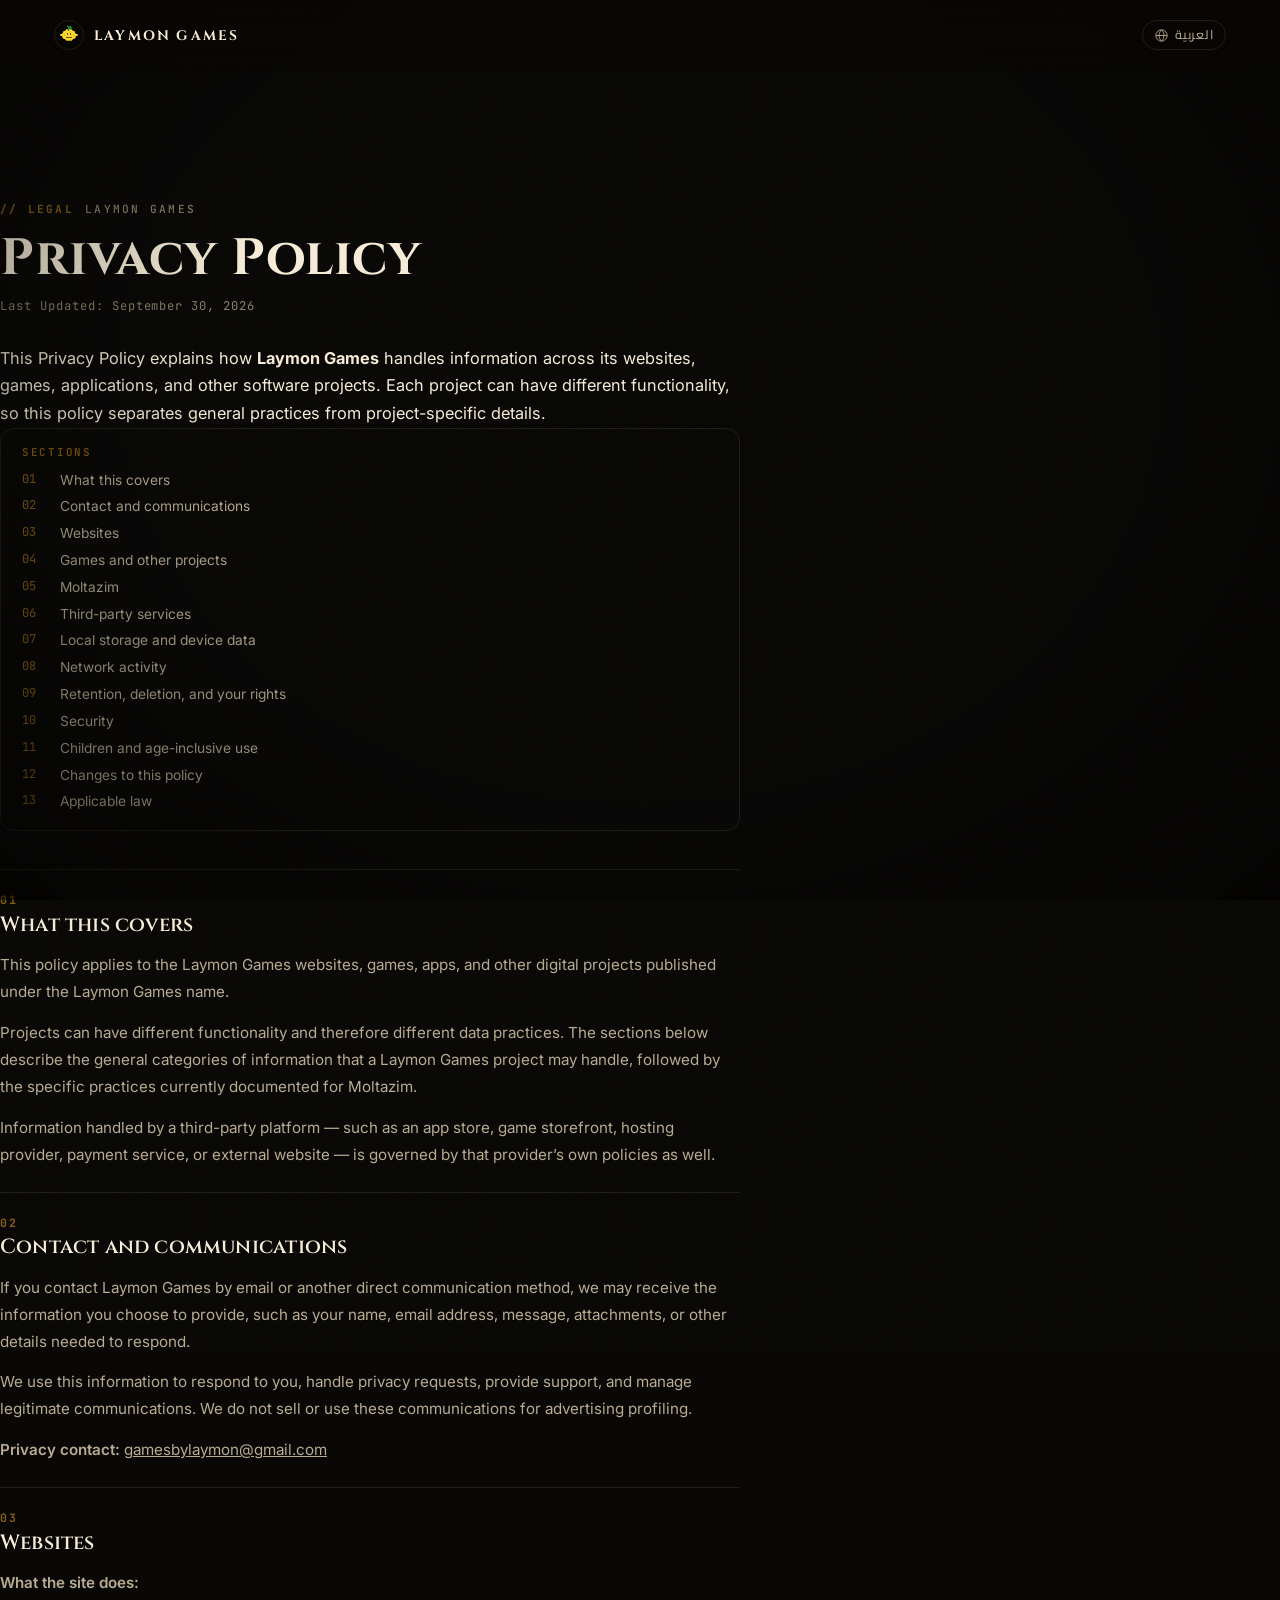
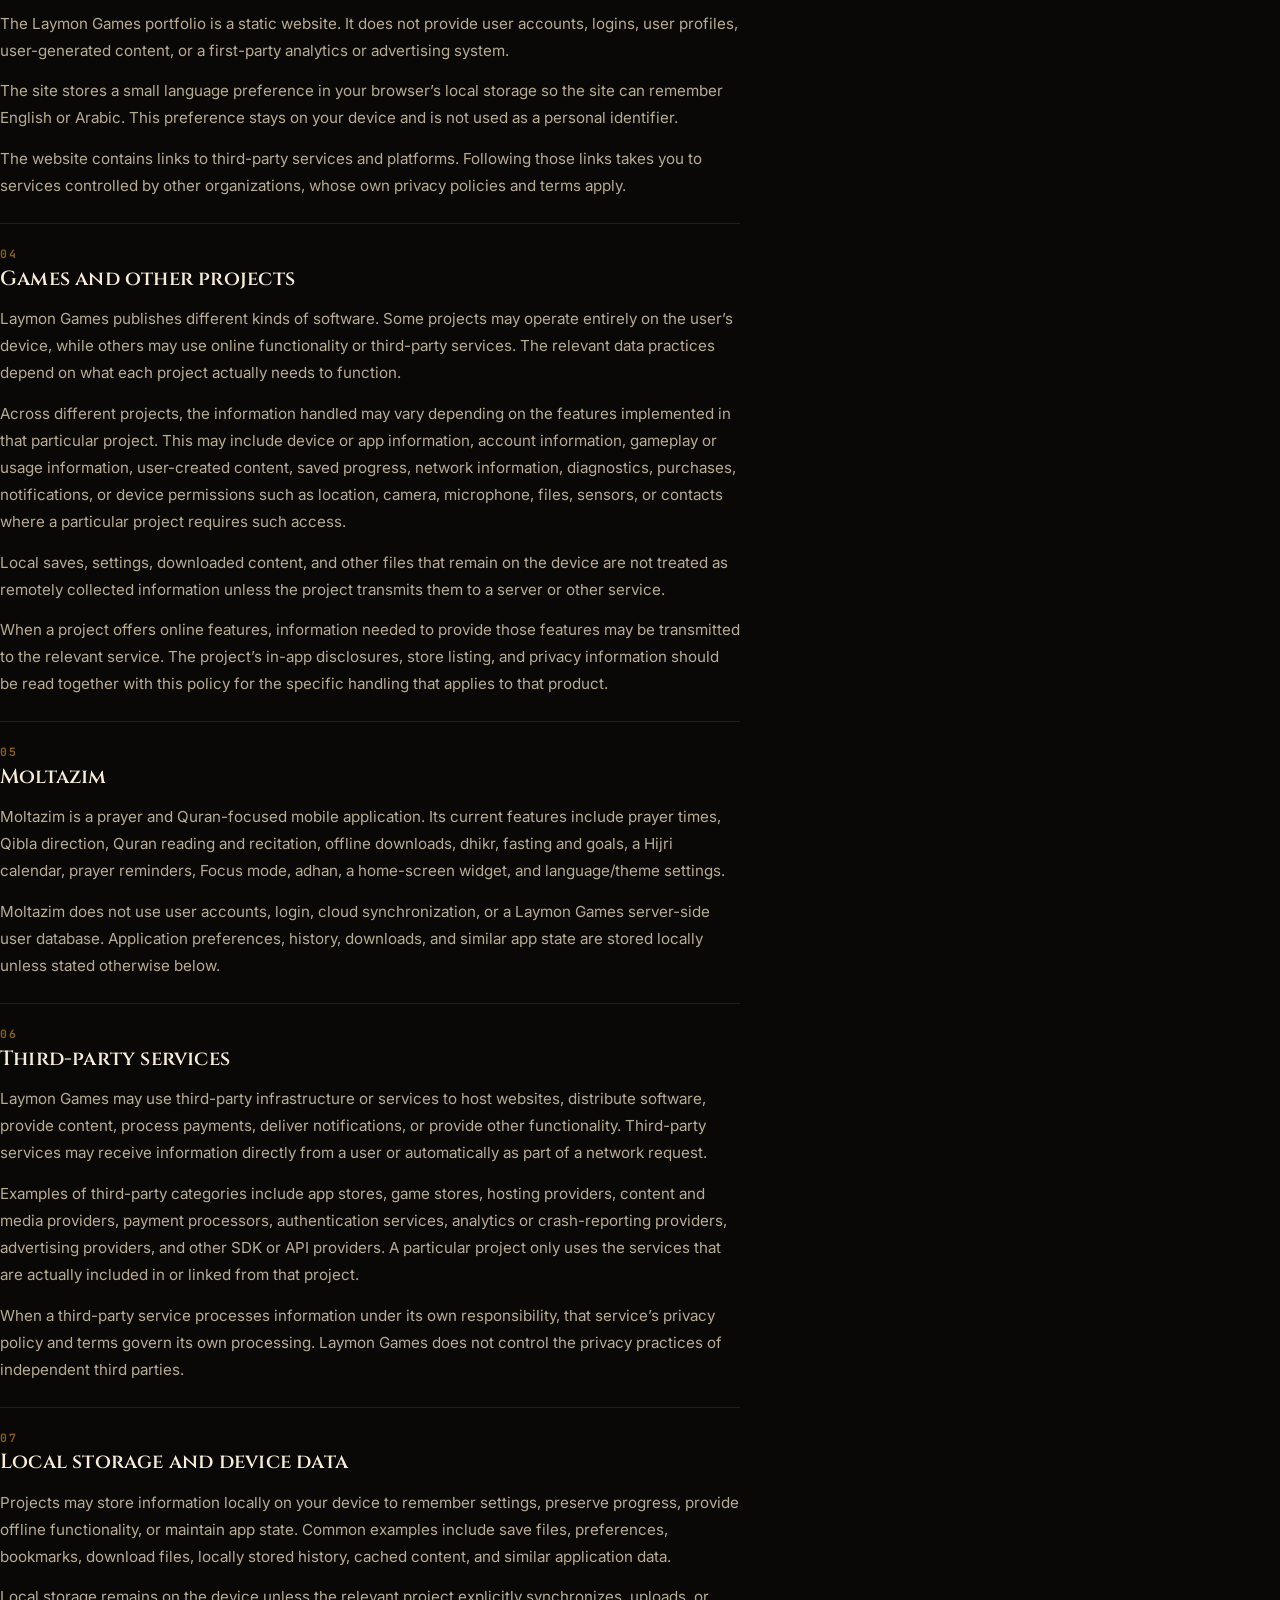
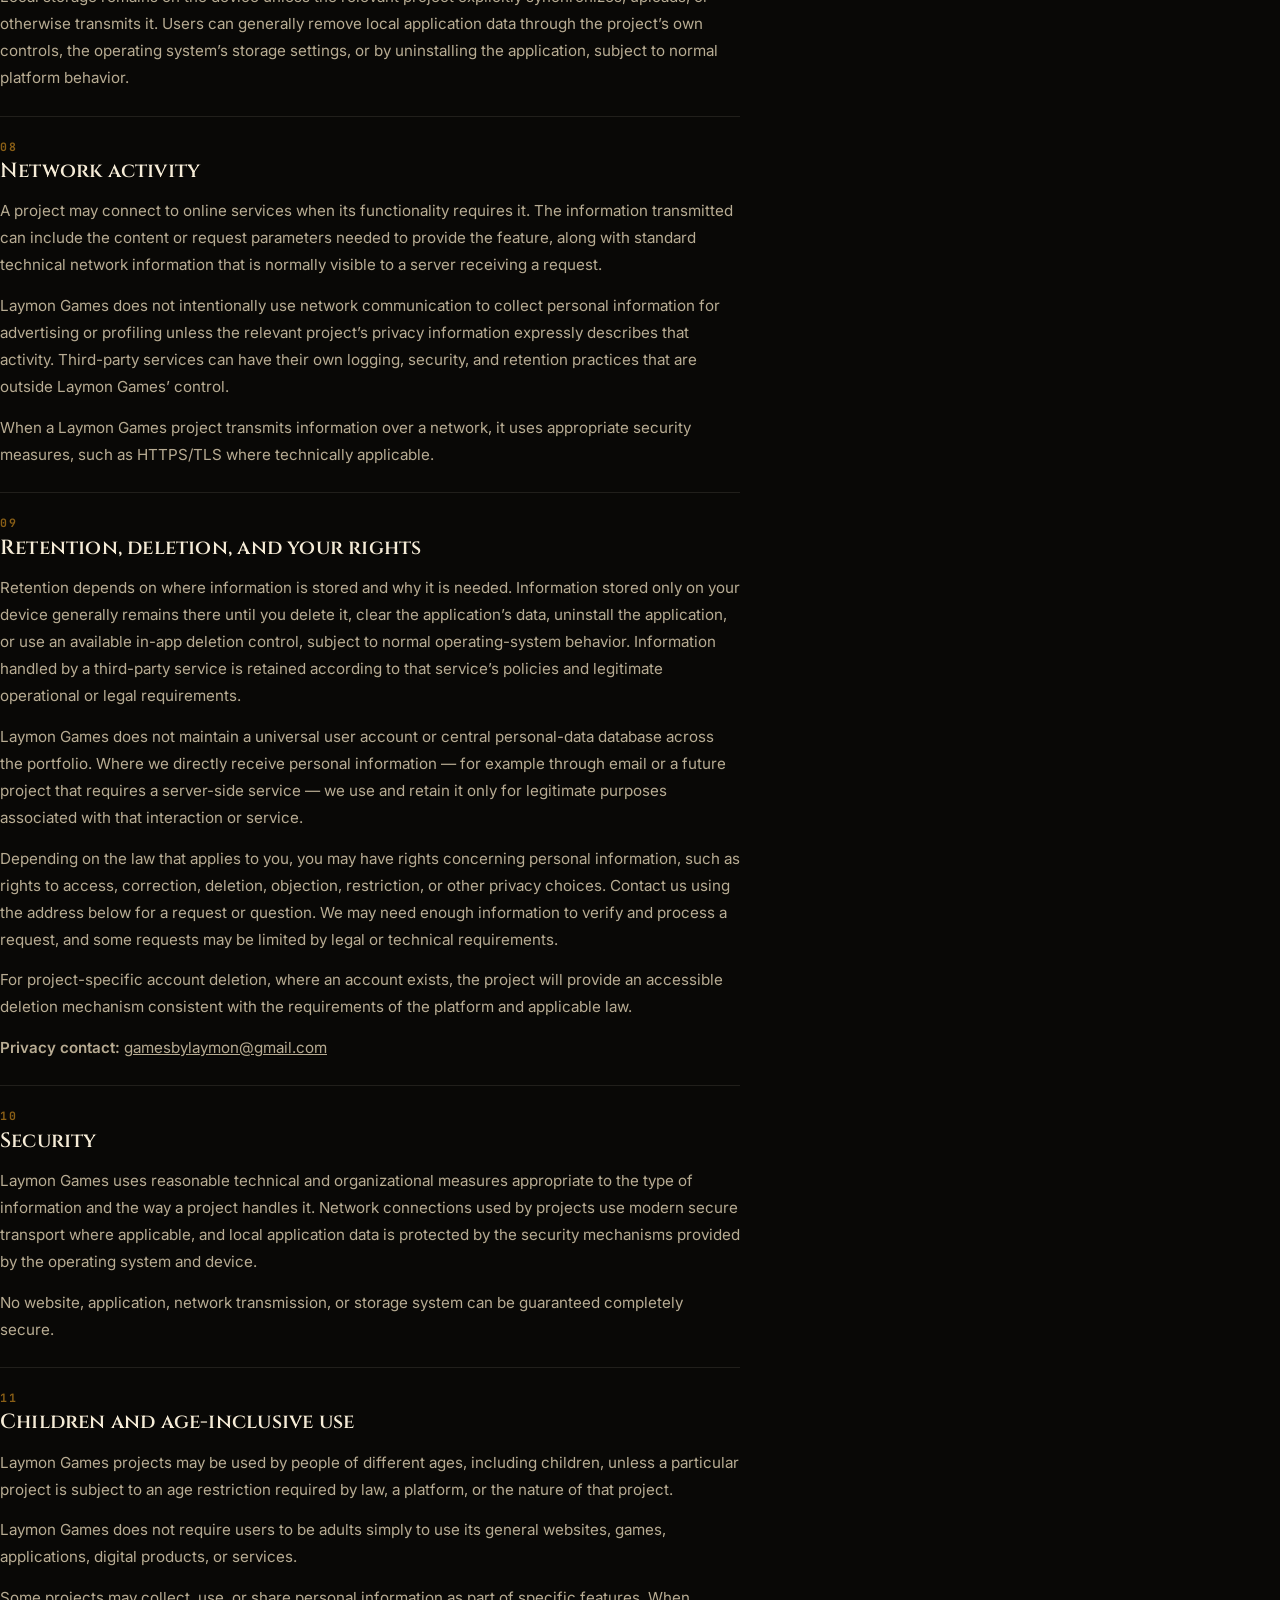
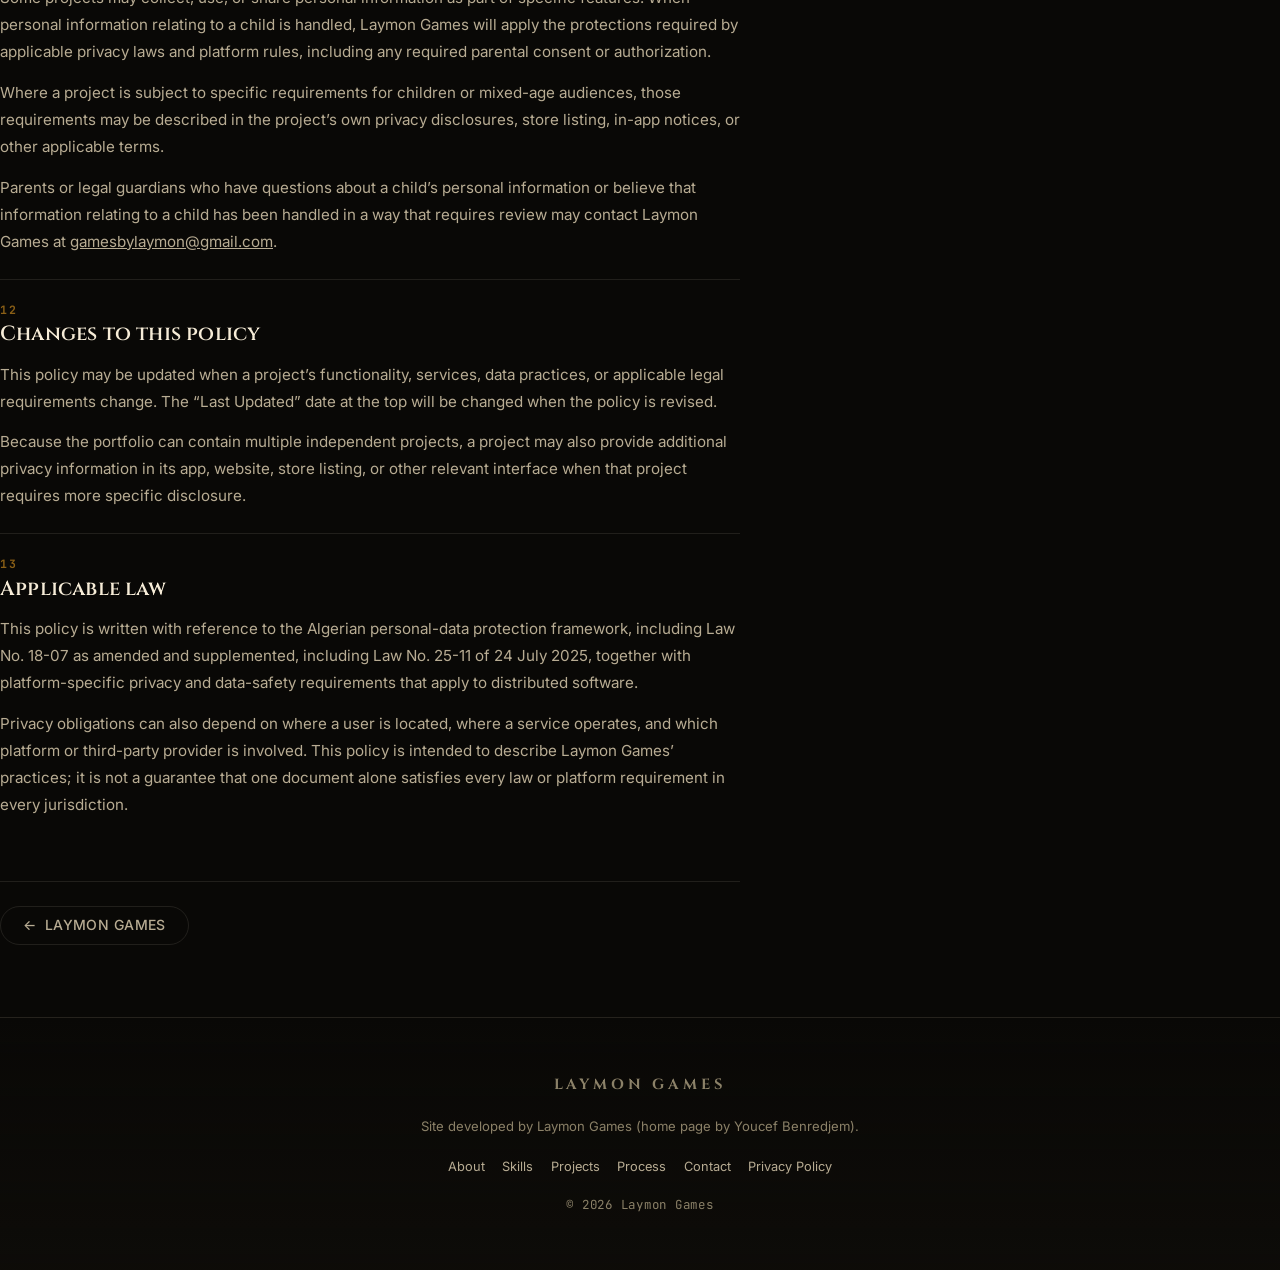
==== commit 6519c650: "huge site update" ====
--- a/privacy-policy.html
+++ b/privacy-policy.html
@@ -1,468 +1,236 @@
 <!DOCTYPE html>
-
-<html lang="en">
+<html lang="en" dir="ltr" data-meta="off">
 <head>
-<meta charset="utf-8"/>
-<meta content="width=device-width, initial-scale=1.0" name="viewport"/>
-<meta content="Privacy Policy for Laymon Games, covering its websites, games, apps, and other digital projects." id="meta-description" name="description"/>
-<meta content="#090806" name="theme-color"/>
-<link href="assets/lemon-avatar.png" rel="icon" type="image/png"/>
+<meta charset="utf-8">
+<meta name="viewport" content="width=device-width, initial-scale=1, viewport-fit=cover">
 <title id="page-title">Privacy Policy — Laymon Games</title>
-<link href="style.css" rel="stylesheet"/>
+<meta name="description" id="meta-description" content="How the Laymon Games website and its projects handle data, in plain language.">
+<meta name="theme-color" content="#090806">
+<meta name="color-scheme" content="dark">
+<link rel="icon" href="assets/lemon-avatar.png" type="image/png" sizes="32x32">
+<meta name="robots" content="index, follow">
+<link rel="preconnect" href="https://fonts.googleapis.com">
+<link rel="preconnect" href="https://fonts.gstatic.com" crossorigin>
+<link href="https://fonts.googleapis.com/css2?family=Cinzel:wght@600;700&family=Cairo:wght@400;600;700&family=Inter:wght@300;400;500;600&family=JetBrains+Mono:wght@400;700&display=swap" rel="stylesheet">
+<link rel="stylesheet" href="styles.css">
+<link rel="stylesheet" href="motion.css">
+<script>document.documentElement.classList.add('js');</script>
+<script src="i18n.js"></script>
 <style>
-		/* Policy page — reuses the site's header/footer/identity (style.css), adds its own layout. */
-		.policy-body {
-			--content-max: 780px;
-		}
-
-		.policy {
-			max-width: var(--content-max);
-			margin: 0 auto;
-			padding: clamp(24px, 5vw, 64px) clamp(20px, 4vw, 40px) clamp(48px, 8vw, 96px);
-		}
-
-		.policy-page-noise {
-			pointer-events: none;
-		}
-
-		.policy-header {
-			position: relative;
-			margin-bottom: clamp(28px, 4vw, 44px);
-		}
-
-		.policy-meta {
-			font-size: 11px;
-			letter-spacing: 0.08em;
-			text-transform: uppercase;
-			color: var(--gold-bright);
-			margin: 0 0 14px;
-		}
-
-		.policy-header h1 {
-			font-family: 'Cinzel', serif;
-			font-size: clamp(28px, 5vw, 42px);
-			font-weight: 600;
-			line-height: 1.12;
-			letter-spacing: 0.01em;
-			margin: 0 0 16px;
-			color: var(--text);
-		}
-
-		.policy-lead {
-			color: var(--muted);
-			font-size: 15px;
-			line-height: 1.7;
-			margin: 0;
-			max-width: 66ch;
-		}
-
-		.policy-rule {
-			border: 1px solid rgba(216, 164, 60, 0.18);
-			border-top: 2px solid var(--gold);
-			border-radius: var(--radius);
-			background:
-				radial-gradient(circle at 80% 0%, rgba(216, 164, 60, 0.06), transparent 60%),
-				var(--bg-soft);
-			padding: 0 clamp(18px, 3vw, 28px);
-			margin: 0 0 clamp(20px, 3vw, 28px) 0;
-		}
-
-		.policy-rule p {
-			margin: 0;
-			color: var(--muted);
-			font-size: 13.5px;
-			line-height: 1.6;
-			padding: 12px 0 0;
-			border-top: 1px solid rgba(216, 164, 60, 0.12);
-		}
-
-		.policy-section {
-			margin-bottom: clamp(28px, 4vw, 40px);
-		}
-
-		.policy-section > h2 {
-			font-family: 'Cinzel', serif;
-			font-size: clamp(18px, 3vw, 22px);
-			font-weight: 600;
-			color: var(--text);
-			margin: 0 0 12px;
-			display: flex;
-			align-items: baseline;
-			gap: 14px;
-			line-height: 1.2;
-		}
-
-		.policy-section > h2 .sec-num {
-			font-size: 12px;
-			font-family: 'Inter', system-ui, sans-serif;
-			font-weight: 700;
-			color: var(--gold-bright);
-			letter-spacing: 0.1em;
-			white-space: nowrap;
-		}
-
-		.policy-section p {
-			color: var(--muted);
-			font-size: 15px;
-			line-height: 1.75;
-			margin: 0 0 14px;
-		}
-
-		.policy-section p strong {
-			color: var(--text);
-			font-weight: 600;
-		}
-
-		.policy-section a {
-			color: var(--gold-bright);
-			text-decoration: underline;
-			text-underline-offset: 3px;
-			border-bottom: 1px solid rgba(243, 199, 100, 0.35);
-		}
-		.policy-section a:hover {
-			color: var(--gold);
-		}
-
-		.policy-section ul,
-		.policy-section ol {
-			padding-left: 24px;
-			margin: 0 0 14px;
-			color: var(--muted);
-			font-size: 15px;
-			line-height: 1.75;
-		}
-		.policy-section li {
-			margin-bottom: 8px;
-		}
-
-		.policy-section li strong {
-			color: var(--text);
-		}
-
-		.policy-table {
-			width: 100%;
-			border-collapse: collapse;
-			margin: 0 0 14px;
-			font-size: 14px;
-			border: 1px solid rgba(216, 164, 60, 0.16);
-			border-radius: var(--radius);
-			overflow: hidden;
-			background: var(--bg-soft);
-		}
-		.policy-table caption {
-			caption-side: top;
-			text-align: left;
-			padding: 14px 14px 8px;
-			font-size: 12px;
-			letter-spacing: 0.06em;
-			color: var(--gold-bright);
-			font-weight: 700;
-			text-transform: uppercase;
-			font-family: 'Inter', system-ui, sans-serif;
-		}
-		.policy-table thead th {
-			background: rgba(216, 164, 60, 0.06);
-			color: var(--text);
-			font-weight: 600;
-			text-align: left;
-			padding: 12px 14px;
-			border-bottom: 1px solid rgba(216, 164, 60, 0.2);
-			font-size: 12.5px;
-		}
-		.policy-table tbody td {
-			padding: 12px 14px;
-			color: var(--muted);
-			border-bottom: 1px solid rgba(216, 164, 60, 0.08);
-			font-size: 13.5px;
-			line-height: 1.6;
-		}
-		.policy-table tbody td:first-child {
-			color: var(--text);
-			font-weight: 600;
-			white-space: nowrap;
-		}
-		.policy-table tbody tr:last-child td {
-			border-bottom: none;
-		}
-
-		.policy-callout {
-			margin: 0 0 14px;
-			padding: 14px 16px;
-			border-left: 3px solid var(--gold);
-			background: rgba(216, 164, 60, 0.05);
-			border-radius: 0 var(--radius) var(--radius) 0;
-			color: var(--muted);
-			font-size: 14px;
-			line-height: 1.7;
-		}
-		.policy-callout strong {
-			color: var(--text);
-		}
-
-		.policy-email {
-			font-family: 'Cinzel', serif;
-			font-size: 17px;
-			color: var(--gold-bright);
-		}
-
-		/* Sticky table of contents (desktop). */
-		.policy-toc {
-			position: sticky;
-			top: 90px;
-			z-index: 30;
-		}
-		.policy-layout {
-			display: grid;
-			grid-template-columns: 220px 1fr;
-			gap: clamp(28px, 4vw, 64px);
-			padding-top: clamp(20px, 3vw, 40px);
-		}
-		.policy-toc ul {
-			list-style: none;
-			padding: 0;
-			margin: 0;
-		}
-		.policy-toc a {
-			display: block;
-			padding: 7px 0;
-			color: var(--muted);
-			font-size: 13px;
-			font-weight: 500;
-			text-decoration: none;
-			border-bottom: 1px solid rgba(216, 164, 60, 0.08);
-			transition: color 0.15s ease;
-		}
-		.policy-toc a:hover,
-		.policy-toc a.active {
-			color: var(--gold-bright);
-		}
-		.policy-toc h3 {
-			font-family: 'Inter', system-ui, sans-serif;
-			font-size: 11px;
-			letter-spacing: 0.12em;
-			text-transform: uppercase;
-			color: var(--gold-bright);
-			margin: 0 0 12px;
-			font-weight: 700;
-		}
-
-		@media (max-width: 760px) {
-			.policy-layout {
-				grid-template-columns: 1fr;
-			}
-			.policy-toc {
-				position: static;
-				z-index: auto;
-				margin-bottom: 24px;
-			}
-			.policy-toc ul {
-				display: grid;
-				grid-template-columns: 1fr 1fr;
-			}
-		}
-	</style>
+/* page-local: the policy is a document, so it uses a single narrow column */
+.pol{ padding-block:calc(var(--nav-h) + clamp(2rem,7vh,4.5rem)) clamp(3rem,8vh,5.5rem) }
+.pol__in{ inline-size:min(100% - var(--pad)*2, 74ch) }
+.pol__eyebrow{ display:flex; gap:.7rem; font:500 .7rem/1 var(--f-mono);
+  letter-spacing:.2em; text-transform:uppercase; color:var(--muted-2); margin-block-end:.9rem }
+.pol__eyebrow b{ color:var(--gold-dk); font-weight:700 }
+.pol__h1{ font-family:var(--f-display); font-weight:700;
+  font-size:clamp(1.9rem,5.4vw,3.2rem); line-height:1.12; letter-spacing:.01em }
+.pol__date{ margin-block:.6rem 1.8rem; font:400 .76rem/1.6 var(--f-mono);
+  letter-spacing:.08em; color:var(--muted-2) }
+.pol__lead{ font-size:1.02rem; color:var(--cream) }
+.pol__toc{ margin-block:0 2.4rem; padding:1.1rem 1.3rem;
+  border:1px solid var(--line-2); border-radius:var(--r) }
+.pol__toc h2{ font:500 .68rem/1 var(--f-mono); letter-spacing:.16em;
+  text-transform:uppercase; color:var(--gold-dk); margin-block-end:.7rem }
+.pol__toc ol{ list-style:none; display:grid; gap:.3rem; padding:0 }
+.pol__toc a{ display:flex; gap:.7rem; text-decoration:none;
+  font-size:.86rem; color:var(--muted); line-height:1.6 }
+.pol__toc a b{ color:var(--gold-dk); font:400 .76rem/1.7 var(--f-mono); flex:0 0 2.2em }
+.pol__toc a:hover{ color:var(--cream) }
+.pol__sec{ padding-block:1.5rem; border-block-start:1px solid var(--line-2) }
+.pol__num{ font:700 .72rem/1 var(--f-mono); letter-spacing:.14em; color:var(--gold-dk) }
+.pol__h{ margin-block:.45rem .8rem; font-family:var(--f-display); font-weight:600;
+  font-size:clamp(1.05rem,2.2vw,1.28rem); line-height:1.24; letter-spacing:.01em }
+.pol__p{ color:var(--muted); font-size:.95rem; line-height:1.78 }
+.pol__p + .pol__p{ margin-block-start:.85rem }
+.pol__p strong{ color:var(--sand); font-weight:600 }
+.pol__back{ margin-block-start:2.4rem; padding-block-start:1.5rem;
+  border-block-start:1px solid var(--line-2) }
+</style>
 </head>
 <body>
-<div aria-hidden="true" class="page-noise"></div>
-<a class="skip-link" href="#policy-content">Skip to privacy policy</a>
-<header aria-label="Primary navigation" class="site-header" data-i18n-attr="aria-label:nav.ariaPrimary">
-<a aria-label="Laymon Games home" class="brand" data-i18n-attr="aria-label:brand.homeAria" href="index.html">
-<span class="brand-mark"><img alt="" src="assets/lemon-avatar.png"/></span>
-<span>
-<strong>LAYMON GAMES</strong>
-<small data-i18n="brand.tagline">SOLO INDIE DEVELOPER</small>
-</span>
-</a>
-<nav aria-label="Main navigation" class="nav" data-i18n-attr="aria-label:nav.ariaMain">
-<a href="index.html#top">Home</a>
-<a href="index.html#about">About</a>
-<a href="index.html#skills">Skills</a>
-<a href="index.html#work">Projects</a>
-<a href="index.html#process">Process</a>
-<a href="index.html#contact">Contact</a>
-</nav>
-<div class="header-controls">
-<button aria-label="Switch language" class="lang-switch" data-lang-switch="" type="button">
-<svg aria-hidden="true" class="lang-switch-icon" fill="none" viewbox="0 0 24 24" xmlns="http://www.w3.org/2000/svg">
-<circle cx="12" cy="12" r="9" stroke="currentColor" stroke-width="1.5"></circle>
-<path d="M3 12h18M12 3c2.6 2.6 3.9 5.7 3.9 9s-1.3 6.4-3.9 9c-2.6-2.6-3.9-5.7-3.9-9s1.3-6.4-3.9 9z" stroke="currentColor" stroke-width="1.5"></path>
-</svg>
-<span class="lang-switch-label" data-lang-switch-label="" dir="auto">العربية</span>
-</button>
-<button aria-controls="mobile-nav" aria-expanded="false" aria-label="Open navigation" class="nav-toggle" data-i18n-attr="aria-label:nav.toggleAria" type="button">
-<span class="nav-toggle-bar"></span>
-<span class="nav-toggle-bar"></span>
-<span class="nav-toggle-bar"></span>
-</button>
+
+<a class="skip-link" href="#main" data-i18n="a11y.skip">Skip to content</a>
+
+<div class="fx" aria-hidden="true">
+  <div class="fx__grain"></div>
+  <div class="fx__vig"></div>
 </div>
+
+<header class="nav is-stuck" id="nav">
+  <div class="nav__in">
+    <a class="nav__brand" href="index.html" data-i18n-attr="aria-label:brand.homeAria">
+      <span class="nav__mark" aria-hidden="true"><img src="assets/lemon-avatar.png" alt="" width="30" height="30"></span>
+      <span class="nav__word" dir="ltr"><b>LAYMON GAMES</b></span>
+    </a>
+    <div class="nav__tools" style="margin-inline-start:auto">
+      <button class="lang" type="button" data-lang-switch data-i18n-attr="aria-label:lang.switchAria">
+        <svg class="lang__icon" viewBox="0 0 24 24" fill="none" aria-hidden="true">
+          <circle cx="12" cy="12" r="9" stroke="currentColor" stroke-width="1.4"/>
+          <path d="M3 12h18M12 3c2.6 2.6 3.9 5.7 3.9 9s-1.3 6.4-3.9 9c-2.6-2.6-3.9-5.7-3.9-9s1.3-6.4 3.9-9z" stroke="currentColor" stroke-width="1.4"/>
+        </svg>
+        <span class="lang__label" data-lang-switch-label dir="auto">العربية</span>
+      </button>
+    </div>
+  </div>
 </header>
-<nav aria-label="Mobile navigation" class="mobile-nav" data-i18n-attr="aria-label:nav.ariaMobile" hidden="" id="mobile-nav">
-<a href="index.html#top">Home</a>
-<a href="index.html#about">About</a>
-<a href="index.html#skills">Skills</a>
-<a href="index.html#work">Projects</a>
-<a href="index.html#process">Process</a>
-<a href="index.html#contact">Contact</a>
-</nav>
-<main class="policy" id="policy-content">
-<div class="policy-layout">
-<aside aria-label="Sections" class="policy-toc">
-<h3>Sections</h3>
-<ul>
-<li><a href="#scope">1. What this covers</a></li>
-<li><a href="#contact">2. Contact and communications</a></li>
-<li><a href="#website">3. Websites</a></li>
-<li><a href="#projects">4. Games and other projects</a></li>
-<li><a href="#moltazim">5. Moltazim</a></li>
-<li><a href="#third-party">6. Third-party services</a></li>
-<li><a href="#local">7. Local storage and device data</a></li>
-<li><a href="#network">8. Network activity</a></li>
-<li><a href="#rights">9. Retention, deletion, and your rights</a></li>
-<li><a href="#security">10. Security</a></li>
-<li><a href="#children">11. Children and age-inclusive use</a></li>
-<li><a href="#changes">12. Changes to this policy</a></li>
-<li><a href="#law">13. Applicable law</a></li>
-</ul>
-</aside>
-<div>
-<div class="policy-header">
-<p class="policy-meta" id="policy-updated">Last Updated: <span data-policy-date="">September 30, 2026</span></p>
-<h1>Privacy Policy</h1>
-<p class="policy-lead">This Privacy Policy explains how <strong>Laymon Games</strong> handles information across its websites, games, applications, and other software projects. Each project can have different functionality, so this policy separates general practices from project-specific details.</p>
-<div class="policy-rule"><p><strong>Developer:</strong> Aymen Meghezzi, operating as Laymon Games. This is an independent developer portfolio; there is no single central user account system or universal user database shared across projects.</p></div>
-</div>
-
-<section class="policy-section" id="scope">
-<h2><span class="sec-num">01</span>What this covers</h2>
-<p>This policy applies to the Laymon Games websites, games, apps, and other digital projects published under the Laymon Games name.</p>
-<p>Projects can have different functionality and therefore different data practices. The sections below describe the general categories of information that a Laymon Games project may handle, followed by the specific practices currently documented for Moltazim.</p>
-<p>Information handled by a third-party platform — such as an app store, game storefront, hosting provider, payment service, or external website — is governed by that provider’s own policies as well.</p>
-</section>
-
-<section class="policy-section" id="contact">
-<h2><span class="sec-num">02</span>Contact and communications</h2>
-<p>If you contact Laymon Games by email or another direct communication method, we may receive the information you choose to provide, such as your name, email address, message, attachments, or other details needed to respond.</p>
-<p>We use this information to respond to you, handle privacy requests, provide support, and manage legitimate communications. We do not sell or use these communications for advertising profiling.</p>
-<p><strong>Privacy contact:</strong> <a href="mailto:gamesbylaymon@gmail.com">gamesbylaymon@gmail.com</a></p>
-</section>
-
-<section class="policy-section" id="website">
-<h2><span class="sec-num">03</span>Websites</h2>
-<p><strong>What the site does:</strong></p>
-<p>The Laymon Games portfolio is a static website. It does not provide user accounts, logins, user profiles, user-generated content, or a first-party analytics or advertising system.</p>
-<p>The site stores a small language preference in your browser’s local storage so the site can remember English or Arabic. This preference stays on your device and is not used as a personal identifier.</p>
-<p>The website contains links to third-party services and platforms. Following those links takes you to services controlled by other organizations, whose own privacy policies and terms apply.</p>
-<div class="policy-callout"><strong>Hosting:</strong> The website is hosted by a third-party provider. The hosting provider may process technical request information such as IP addresses, timestamps, browser information, and access logs for hosting, security, abuse prevention, and service operation. Laymon Games does not use those hosting logs to build visitor profiles.</div>
-</section>
-
-<section class="policy-section" id="projects">
-<h2><span class="sec-num">04</span>Games and other projects</h2>
-<p>Laymon Games publishes different kinds of software. Some projects may operate entirely on the user’s device, while others may use online functionality or third-party services. The relevant data practices depend on what each project actually needs to function.</p>
-<p>Across different projects, the information handled may vary depending on the features implemented in that particular project. This may include device or app information, account information, gameplay or usage information, user-created content, saved progress, network information, diagnostics, purchases, notifications, or device permissions such as location, camera, microphone, files, sensors, or contacts where a particular project requires such access.</p>
-<p>Local saves, settings, downloaded content, and other files that remain on the device are not treated as remotely collected information unless the project transmits them to a server or other service.</p>
-<p>When a project offers online features, information needed to provide those features may be transmitted to the relevant service. The project’s in-app disclosures, store listing, and privacy information should be read together with this policy for the specific handling that applies to that product.</p>
-<div class="policy-callout"><strong>Current offline games:</strong> The Laymon Games games currently described as offline do not require accounts or cloud saves and do not intentionally transmit personal data for advertising, analytics, or tracking. Their save files and settings are stored locally.</div>
-</section>
-
-<section class="policy-section" id="moltazim">
-<h2><span class="sec-num">05</span>Moltazim</h2>
-<p>Moltazim is a prayer and Quran-focused mobile application. Its current features include prayer times, Qibla direction, Quran reading and recitation, offline downloads, dhikr, fasting and goals, a Hijri calendar, prayer reminders, Focus mode, adhan, a home-screen widget, and language/theme settings.</p>
-<p>Moltazim does not use user accounts, login, cloud synchronization, or a Laymon Games server-side user database. Application preferences, history, downloads, and similar app state are stored locally unless stated otherwise below.</p>
-<div class="policy-callout"><strong>Location:</strong> When you grant location permission, Moltazim may access your device’s location to provide location-dependent functionality such as prayer-time calculations, Qibla-related calculations, and location-based schedule updates. Location coordinates used for these functions are processed and stored locally by Moltazim and are not intentionally transmitted to Laymon Games or a third party for these purposes. Moltazim does not request Android background-location permission.</div>
-<ul>
-<li><strong>Local data includes:</strong> app settings, prayer history, dhikr counts/favorites, Quran bookmarks and reading state, fasting and goals, Focus state, and the last saved location.</li>
-<li><strong>Downloaded content:</strong> Quran audio chosen by the user is stored locally for offline listening. Downloading requires network access to external content services.</li>
-<li><strong>Quran text:</strong> the current implementation bundles Quran text in the app rather than requiring a runtime text download.</li>
-<li><strong>Network use:</strong> Moltazim uses HTTPS to request Quran/recitation content and related public content metadata. These requests do not intentionally include a user profile or personal information. The remote service may still receive ordinary technical network information, such as an IP address, under its own logging and privacy practices.</li>
-<li><strong>More Info source disclosure:</strong> the app’s More Info screen identifies the current Quran/recitation sources and related attribution. Those source details are kept in-app so users can see the providers and attributions associated with the current release.</li>
-<li><strong>Prayer reminders:</strong> prayer-time reminders are delivered as local, device-side notifications through the standard notification system. The app uses no push service or third-party notification provider. On Android, it requests the notification permission (POST_NOTIFICATIONS, Android 13+), the exact-alarm permission for accurate scheduling (SCHEDULE_EXACT_ALARM, Android 12+), and listens for boot-completed events (RECEIVE_BOOT_COMPLETED) so reminders keep being delivered after a reboot. A reminder may briefly wake the device to show a lock-screen heads-up (USE_FULL_SCREEN_INTENT, WAKE_LOCK) and vibrate the device (VIBRATE).</li>
-<li><strong>Adhan:</strong> the Adhan is a bundled, offline audio recording (a CC0 1.0 public-domain recording from Wikimedia Commons). It is played only when triggered by a reminder or by the user, through a short-lived media playback service, and has no runtime network dependency for playback.</li>
-<li><strong>Focus mode:</strong> while Prayer Focus is active, the app temporarily switches the system ringer mode to vibration, which suppresses audible incoming-call ringtones only for the duration of the session and then restores the previous ringer mode (MODIFY_AUDIO_SETTINGS). The focus lock runs as a short-lived foreground service. With the optional strict lock, you additionally enable display-over-apps (SYSTEM_ALERT_WINDOW) and the Android accessibility permission (BIND_ACCESSIBILITY_SERVICE) separately in Android system settings. These are used only to bring the focus lock screen back to the front if you navigate away during a Focus session and have no other effect on the device or on other apps while Focus is not active.</li>
-</ul>
-</section>
-
-<section class="policy-section" id="third-party">
-<h2><span class="sec-num">06</span>Third-party services</h2>
-<p>Laymon Games may use third-party infrastructure or services to host websites, distribute software, provide content, process payments, deliver notifications, or provide other functionality. Third-party services may receive information directly from a user or automatically as part of a network request.</p>
-<p>Examples of third-party categories include app stores, game stores, hosting providers, content and media providers, payment processors, authentication services, analytics or crash-reporting providers, advertising providers, and other SDK or API providers. A particular project only uses the services that are actually included in or linked from that project.</p>
-<p>When a third-party service processes information under its own responsibility, that service’s privacy policy and terms govern its own processing. Laymon Games does not control the privacy practices of independent third parties.</p>
-<div class="policy-table">
-<table>
-<caption>Examples of service roles</caption>
-<thead><tr><th>Service role</th><th>Typical purpose</th><th>Data handling</th></tr></thead>
-<tbody>
-<tr><td>Hosting</td><td>Serve the portfolio or project files</td><td>Technical request information may be processed by the host</td></tr>
-<tr><td>Content provider</td><td>Deliver audio, media, or other requested content</td><td>Request information needed to retrieve the selected content</td></tr>
-<tr><td>App / game store</td><td>Distribution, updates, purchases, ratings, and account functions</td><td>Store-controlled data under the platform’s policies</td></tr>
-<tr><td>Payment provider</td><td>Payments or donations where offered</td><td>Payment information is handled by the payment provider</td></tr>
-<tr><td>External links</td><td>Take you to another website or service</td><td>The external service controls what happens after you leave Laymon Games</td></tr>
-</tbody>
-</table>
-</div>
-</section>
-
-<section class="policy-section" id="local">
-<h2><span class="sec-num">07</span>Local storage and device data</h2>
-<p>Projects may store information locally on your device to remember settings, preserve progress, provide offline functionality, or maintain app state. Common examples include save files, preferences, bookmarks, download files, locally stored history, cached content, and similar application data.</p>
-<p>Local storage remains on the device unless the relevant project explicitly synchronizes, uploads, or otherwise transmits it. Users can generally remove local application data through the project’s own controls, the operating system’s storage settings, or by uninstalling the application, subject to normal platform behavior.</p>
-</section>
-
-<section class="policy-section" id="network">
-<h2><span class="sec-num">08</span>Network activity</h2>
-<p>A project may connect to online services when its functionality requires it. The information transmitted can include the content or request parameters needed to provide the feature, along with standard technical network information that is normally visible to a server receiving a request.</p>
-<p>Laymon Games does not intentionally use network communication to collect personal information for advertising or profiling unless the relevant project’s privacy information expressly describes that activity. Third-party services can have their own logging, security, and retention practices that are outside Laymon Games’ control.</p>
-<p>When a Laymon Games project transmits information over a network, it uses appropriate security measures, such as HTTPS/TLS where technically applicable.</p>
-</section>
-
-<section class="policy-section" id="rights">
-<h2><span class="sec-num">09</span>Retention, deletion, and your rights</h2>
-<p>Retention depends on where information is stored and why it is needed. Information stored only on your device generally remains there until you delete it, clear the application’s data, uninstall the application, or use an available in-app deletion control, subject to normal operating-system behavior. Information handled by a third-party service is retained according to that service’s policies and legitimate operational or legal requirements.</p>
-<p>Laymon Games does not maintain a universal user account or central personal-data database across the portfolio. Where we directly receive personal information — for example through email or a future project that requires a server-side service — we use and retain it only for legitimate purposes associated with that interaction or service.</p>
-<p>Depending on the law that applies to you, you may have rights concerning personal information, such as rights to access, correction, deletion, objection, restriction, or other privacy choices. Contact us using the address below for a request or question. We may need enough information to verify and process a request, and some requests may be limited by legal or technical requirements.</p>
-<p>For project-specific account deletion, where an account exists, the project will provide an accessible deletion mechanism consistent with the requirements of the platform and applicable law.</p>
-<p><strong>Privacy contact:</strong> <a href="mailto:gamesbylaymon@gmail.com">gamesbylaymon@gmail.com</a></p>
-</section>
-
-<section class="policy-section" id="security">
-<h2><span class="sec-num">10</span>Security</h2>
-<p>Laymon Games uses reasonable technical and organizational measures appropriate to the type of information and the way a project handles it. Network connections used by projects use modern secure transport where applicable, and local application data is protected by the security mechanisms provided by the operating system and device.</p>
-<p>No website, application, network transmission, or storage system can be guaranteed completely secure.</p>
-</section>
-
-<section class="policy-section" id="children">
-<h2><span class="sec-num">11</span>Children and age-inclusive use</h2>
-<p>Laymon Games projects may be used by people of different ages, including children, unless a particular project is subject to an age restriction required by law, a platform, or the nature of that project.</p>
-<p>Laymon Games does not require users to be adults simply to use its general websites, games, applications, digital products, or services.</p>
-<p>Some projects may collect, use, or share personal information as part of specific features. When personal information relating to a child is handled, Laymon Games will apply the protections required by applicable privacy laws and platform rules, including any required parental consent or authorization.</p>
-<p>Where a project is subject to specific requirements for children or mixed-age audiences, those requirements may be described in the project’s own privacy disclosures, store listing, in-app notices, or other applicable terms.</p>
-<p>Parents or legal guardians who have questions about a child’s personal information or believe that information relating to a child has been handled in a way that requires review may contact Laymon Games at <a href="mailto:gamesbylaymon@gmail.com">gamesbylaymon@gmail.com</a>.</p>
-</section>
-
-<section class="policy-section" id="changes">
-<h2><span class="sec-num">12</span>Changes to this policy</h2>
-<p>This policy may be updated when a project’s functionality, services, data practices, or applicable legal requirements change. The “Last Updated” date at the top will be changed when the policy is revised.</p>
-<p>Because the portfolio can contain multiple independent projects, a project may also provide additional privacy information in its app, website, store listing, or other relevant interface when that project requires more specific disclosure.</p>
-</section>
-
-<section class="policy-section" id="law">
-<h2><span class="sec-num">13</span>Applicable law</h2>
-<p>This policy is written with reference to the Algerian personal-data protection framework, including Law No. 18-07 as amended and supplemented, including Law No. 25-11 of 24 July 2025, together with platform-specific privacy and data-safety requirements that apply to distributed software.</p>
-<p>Privacy obligations can also depend on where a user is located, where a service operates, and which platform or third-party provider is involved. This policy is intended to describe Laymon Games’ practices; it is not a guarantee that one document alone satisfies every law or platform requirement in every jurisdiction.</p>
-</section>
-
-</div>
-</div>
+
+<main id="main" class="pol">
+  <!-- Supplied policy copy, English source. No Arabic version was supplied,
+       so the body keeps its own language rather than being machine-guessed. -->
+  <div class="pol__in" lang="en" dir="ltr">
+
+    <p class="pol__eyebrow"><b>// LEGAL</b><span>LAYMON GAMES</span></p>
+    <h1 class="pol__h1">Privacy Policy</h1>
+    <p class="pol__date">Last Updated: September 30, 2026</p>
+    <p class="pol__lead">This Privacy Policy explains how <strong>Laymon Games</strong> handles information across its websites, games, applications, and other software projects. Each project can have different functionality, so this policy separates general practices from project-specific details.</p>
+
+    <nav class="pol__toc" aria-label="Sections">
+      <h2>Sections</h2>
+      <ol>
+        <li><a href="#sec-01"><b>01</b><span>What this covers</span></a></li>
+        <li><a href="#sec-02"><b>02</b><span>Contact and communications</span></a></li>
+        <li><a href="#sec-03"><b>03</b><span>Websites</span></a></li>
+        <li><a href="#sec-04"><b>04</b><span>Games and other projects</span></a></li>
+        <li><a href="#sec-05"><b>05</b><span>Moltazim</span></a></li>
+        <li><a href="#sec-06"><b>06</b><span>Third-party services</span></a></li>
+        <li><a href="#sec-07"><b>07</b><span>Local storage and device data</span></a></li>
+        <li><a href="#sec-08"><b>08</b><span>Network activity</span></a></li>
+        <li><a href="#sec-09"><b>09</b><span>Retention, deletion, and your rights</span></a></li>
+        <li><a href="#sec-10"><b>10</b><span>Security</span></a></li>
+        <li><a href="#sec-11"><b>11</b><span>Children and age-inclusive use</span></a></li>
+        <li><a href="#sec-12"><b>12</b><span>Changes to this policy</span></a></li>
+        <li><a href="#sec-13"><b>13</b><span>Applicable law</span></a></li>
+      </ol>
+    </nav>
+
+      <section class="pol__sec" id="sec-01" data-reveal="up">
+        <p class="pol__num">01</p>
+        <h2 class="pol__h">What this covers</h2>
+        <p class="pol__p">This policy applies to the Laymon Games websites, games, apps, and other digital projects published under the Laymon Games name.</p>
+        <p class="pol__p">Projects can have different functionality and therefore different data practices. The sections below describe the general categories of information that a Laymon Games project may handle, followed by the specific practices currently documented for Moltazim.</p>
+        <p class="pol__p">Information handled by a third-party platform — such as an app store, game storefront, hosting provider, payment service, or external website — is governed by that provider’s own policies as well.</p>
+      </section>
+      <section class="pol__sec" id="sec-02" data-reveal="up">
+        <p class="pol__num">02</p>
+        <h2 class="pol__h">Contact and communications</h2>
+        <p class="pol__p">If you contact Laymon Games by email or another direct communication method, we may receive the information you choose to provide, such as your name, email address, message, attachments, or other details needed to respond.</p>
+        <p class="pol__p">We use this information to respond to you, handle privacy requests, provide support, and manage legitimate communications. We do not sell or use these communications for advertising profiling.</p>
+        <p class="pol__p"><strong>Privacy contact:</strong> <a href="mailto:gamesbylaymon@gmail.com">gamesbylaymon@gmail.com</a></p>
+      </section>
+      <section class="pol__sec" id="sec-03" data-reveal="up">
+        <p class="pol__num">03</p>
+        <h2 class="pol__h">Websites</h2>
+        <p class="pol__p"><strong>What the site does:</strong></p>
+        <p class="pol__p">The Laymon Games portfolio is a static website. It does not provide user accounts, logins, user profiles, user-generated content, or a first-party analytics or advertising system.</p>
+        <p class="pol__p">The site stores a small language preference in your browser’s local storage so the site can remember English or Arabic. This preference stays on your device and is not used as a personal identifier.</p>
+        <p class="pol__p">The website contains links to third-party services and platforms. Following those links takes you to services controlled by other organizations, whose own privacy policies and terms apply.</p>
+      </section>
+      <section class="pol__sec" id="sec-04" data-reveal="up">
+        <p class="pol__num">04</p>
+        <h2 class="pol__h">Games and other projects</h2>
+        <p class="pol__p">Laymon Games publishes different kinds of software. Some projects may operate entirely on the user’s device, while others may use online functionality or third-party services. The relevant data practices depend on what each project actually needs to function.</p>
+        <p class="pol__p">Across different projects, the information handled may vary depending on the features implemented in that particular project. This may include device or app information, account information, gameplay or usage information, user-created content, saved progress, network information, diagnostics, purchases, notifications, or device permissions such as location, camera, microphone, files, sensors, or contacts where a particular project requires such access.</p>
+        <p class="pol__p">Local saves, settings, downloaded content, and other files that remain on the device are not treated as remotely collected information unless the project transmits them to a server or other service.</p>
+        <p class="pol__p">When a project offers online features, information needed to provide those features may be transmitted to the relevant service. The project’s in-app disclosures, store listing, and privacy information should be read together with this policy for the specific handling that applies to that product.</p>
+      </section>
+      <section class="pol__sec" id="sec-05" data-reveal="up">
+        <p class="pol__num">05</p>
+        <h2 class="pol__h">Moltazim</h2>
+        <p class="pol__p">Moltazim is a prayer and Quran-focused mobile application. Its current features include prayer times, Qibla direction, Quran reading and recitation, offline downloads, dhikr, fasting and goals, a Hijri calendar, prayer reminders, Focus mode, adhan, a home-screen widget, and language/theme settings.</p>
+        <p class="pol__p">Moltazim does not use user accounts, login, cloud synchronization, or a Laymon Games server-side user database. Application preferences, history, downloads, and similar app state are stored locally unless stated otherwise below.</p>
+      </section>
+      <section class="pol__sec" id="sec-06" data-reveal="up">
+        <p class="pol__num">06</p>
+        <h2 class="pol__h">Third-party services</h2>
+        <p class="pol__p">Laymon Games may use third-party infrastructure or services to host websites, distribute software, provide content, process payments, deliver notifications, or provide other functionality. Third-party services may receive information directly from a user or automatically as part of a network request.</p>
+        <p class="pol__p">Examples of third-party categories include app stores, game stores, hosting providers, content and media providers, payment processors, authentication services, analytics or crash-reporting providers, advertising providers, and other SDK or API providers. A particular project only uses the services that are actually included in or linked from that project.</p>
+        <p class="pol__p">When a third-party service processes information under its own responsibility, that service’s privacy policy and terms govern its own processing. Laymon Games does not control the privacy practices of independent third parties.</p>
+      </section>
+      <section class="pol__sec" id="sec-07" data-reveal="up">
+        <p class="pol__num">07</p>
+        <h2 class="pol__h">Local storage and device data</h2>
+        <p class="pol__p">Projects may store information locally on your device to remember settings, preserve progress, provide offline functionality, or maintain app state. Common examples include save files, preferences, bookmarks, download files, locally stored history, cached content, and similar application data.</p>
+        <p class="pol__p">Local storage remains on the device unless the relevant project explicitly synchronizes, uploads, or otherwise transmits it. Users can generally remove local application data through the project’s own controls, the operating system’s storage settings, or by uninstalling the application, subject to normal platform behavior.</p>
+      </section>
+      <section class="pol__sec" id="sec-08" data-reveal="up">
+        <p class="pol__num">08</p>
+        <h2 class="pol__h">Network activity</h2>
+        <p class="pol__p">A project may connect to online services when its functionality requires it. The information transmitted can include the content or request parameters needed to provide the feature, along with standard technical network information that is normally visible to a server receiving a request.</p>
+        <p class="pol__p">Laymon Games does not intentionally use network communication to collect personal information for advertising or profiling unless the relevant project’s privacy information expressly describes that activity. Third-party services can have their own logging, security, and retention practices that are outside Laymon Games’ control.</p>
+        <p class="pol__p">When a Laymon Games project transmits information over a network, it uses appropriate security measures, such as HTTPS/TLS where technically applicable.</p>
+      </section>
+      <section class="pol__sec" id="sec-09" data-reveal="up">
+        <p class="pol__num">09</p>
+        <h2 class="pol__h">Retention, deletion, and your rights</h2>
+        <p class="pol__p">Retention depends on where information is stored and why it is needed. Information stored only on your device generally remains there until you delete it, clear the application’s data, uninstall the application, or use an available in-app deletion control, subject to normal operating-system behavior. Information handled by a third-party service is retained according to that service’s policies and legitimate operational or legal requirements.</p>
+        <p class="pol__p">Laymon Games does not maintain a universal user account or central personal-data database across the portfolio. Where we directly receive personal information — for example through email or a future project that requires a server-side service — we use and retain it only for legitimate purposes associated with that interaction or service.</p>
+        <p class="pol__p">Depending on the law that applies to you, you may have rights concerning personal information, such as rights to access, correction, deletion, objection, restriction, or other privacy choices. Contact us using the address below for a request or question. We may need enough information to verify and process a request, and some requests may be limited by legal or technical requirements.</p>
+        <p class="pol__p">For project-specific account deletion, where an account exists, the project will provide an accessible deletion mechanism consistent with the requirements of the platform and applicable law.</p>
+        <p class="pol__p"><strong>Privacy contact:</strong> <a href="mailto:gamesbylaymon@gmail.com">gamesbylaymon@gmail.com</a></p>
+      </section>
+      <section class="pol__sec" id="sec-10" data-reveal="up">
+        <p class="pol__num">10</p>
+        <h2 class="pol__h">Security</h2>
+        <p class="pol__p">Laymon Games uses reasonable technical and organizational measures appropriate to the type of information and the way a project handles it. Network connections used by projects use modern secure transport where applicable, and local application data is protected by the security mechanisms provided by the operating system and device.</p>
+        <p class="pol__p">No website, application, network transmission, or storage system can be guaranteed completely secure.</p>
+      </section>
+      <section class="pol__sec" id="sec-11" data-reveal="up">
+        <p class="pol__num">11</p>
+        <h2 class="pol__h">Children and age-inclusive use</h2>
+        <p class="pol__p">Laymon Games projects may be used by people of different ages, including children, unless a particular project is subject to an age restriction required by law, a platform, or the nature of that project.</p>
+        <p class="pol__p">Laymon Games does not require users to be adults simply to use its general websites, games, applications, digital products, or services.</p>
+        <p class="pol__p">Some projects may collect, use, or share personal information as part of specific features. When personal information relating to a child is handled, Laymon Games will apply the protections required by applicable privacy laws and platform rules, including any required parental consent or authorization.</p>
+        <p class="pol__p">Where a project is subject to specific requirements for children or mixed-age audiences, those requirements may be described in the project’s own privacy disclosures, store listing, in-app notices, or other applicable terms.</p>
+        <p class="pol__p">Parents or legal guardians who have questions about a child’s personal information or believe that information relating to a child has been handled in a way that requires review may contact Laymon Games at <a href="mailto:gamesbylaymon@gmail.com">gamesbylaymon@gmail.com</a>.</p>
+      </section>
+      <section class="pol__sec" id="sec-12" data-reveal="up">
+        <p class="pol__num">12</p>
+        <h2 class="pol__h">Changes to this policy</h2>
+        <p class="pol__p">This policy may be updated when a project’s functionality, services, data practices, or applicable legal requirements change. The “Last Updated” date at the top will be changed when the policy is revised.</p>
+        <p class="pol__p">Because the portfolio can contain multiple independent projects, a project may also provide additional privacy information in its app, website, store listing, or other relevant interface when that project requires more specific disclosure.</p>
+      </section>
+      <section class="pol__sec" id="sec-13" data-reveal="up">
+        <p class="pol__num">13</p>
+        <h2 class="pol__h">Applicable law</h2>
+        <p class="pol__p">This policy is written with reference to the Algerian personal-data protection framework, including Law No. 18-07 as amended and supplemented, including Law No. 25-11 of 24 July 2025, together with platform-specific privacy and data-safety requirements that apply to distributed software.</p>
+        <p class="pol__p">Privacy obligations can also depend on where a user is located, where a service operates, and which platform or third-party provider is involved. This policy is intended to describe Laymon Games’ practices; it is not a guarantee that one document alone satisfies every law or platform requirement in every jurisdiction.</p>
+      </section>
+
+    <p class="pol__back"><a class="btn btn--quiet" href="index.html"><span>&larr;</span><span dir="ltr">LAYMON GAMES</span></a></p>
+  </div>
 </main>
-<footer class="site-footer">
-<div class="footer-brand">
-<span class="brand-mark"><img alt="" loading="lazy" src="assets/lemon-avatar.png"/></span>
-<span>Laymon Games</span>
-</div>
-<p class="footer-statement" data-i18n-html="footer.statement">Site developed by Laymon Games (home page by Youcef Benredjem).</p>
-<a class="footer-link" href="privacy-policy.html">Privacy Policy</a>
-<p class="footer-copy">© <span id="year"></span> Laymon Games</p>
+
+<footer class="foot">
+  <div class="wrap foot__in">
+    <p class="foot__mark" dir="ltr">LAYMON GAMES</p>
+    <p class="foot__credit" data-i18n-html="footer.statement"></p>
+    <nav class="foot__nav" data-i18n-attr="aria-label:nav.ariaMain">
+      <a href="index.html" data-i18n="nav.about">About</a>
+      <a href="index.html#skills" data-i18n="nav.skills">Skills</a>
+      <a href="index.html#projects" data-i18n="nav.projects">Projects</a>
+      <a href="index.html#process" data-i18n="nav.process">Process</a>
+      <a href="index.html#contact" data-i18n="nav.contact">Contact</a>
+      <a href="privacy-policy.html">Privacy Policy</a>
+    </nav>
+    <p class="foot__copy"><span>© <span id="year">2026</span> <span dir="ltr">Laymon Games</span></span></p>
+  </div>
 </footer>
-<script src="translations.js"></script>
-<script src="script.js"></script>
+
+<script src="script.js" defer></script>
+<script>
+  /* language chrome only; the footer year lives in script.js */
+  document.documentElement.addEventListener('DOMContentLoaded', function () {
+    if (window.LaymonI18n) {
+      var paint = function () {
+        var ar = LaymonI18n.get() === 'ar';
+        var l = document.querySelector('[data-lang-switch-label]');
+        if (l) l.textContent = ar ? 'English' : 'العربية';
+      };
+      document.addEventListener('lg:lang', paint);
+      paint();
+    }
+  });
+</script>
 </body>
 </html>
--- a/styles.css
+++ b/styles.css
@@ -0,0 +1,831 @@
+/* ══════════════════════════════════════════════════════════════════
+   LAYMON GAMES — styles.css
+   Structure only. Motion lives in motion.css.
+
+   Density rules applied throughout:
+     · one accent per viewport, never two competing glows
+     · hairlines instead of card borders wherever possible
+     · sections are separated by rhythm, not by boxes
+     · decorative elements stay subordinate to the reading path
+   ══════════════════════════════════════════════════════════════════ */
+
+:root{
+  /* ── OG palette, unchanged ── */
+  --ink:      #090806;
+  --ink-2:    #100e0a;
+  --ink-3:    #17130c;
+  --panel:    #1b160e;
+  --panel-2:  #241c11;
+
+  --gold:     #d8a43c;
+  --gold-hi:  #f3c764;
+  --gold-dk:  #8a5f16;
+
+  --green:    #0f2b21;
+  --green-hi: #78b89a;
+
+  --cream:    #f6ecd7;
+  --sand:     #b8ac93;
+  --sand-dim: #8b8168;
+
+  --text:      var(--cream);
+  --muted:     var(--sand);
+  --muted-2:   var(--sand-dim);
+  --accent:    var(--gold-hi);
+
+  --line:    rgba(216,164,60,.24);
+  --line-2:  rgba(246,236,215,.10);
+  --line-3:  rgba(216,164,60,.13);
+
+  --surface:  linear-gradient(162deg, rgba(36,28,17,.62), rgba(10,9,7,.82));
+  --shadow:   0 30px 70px -42px rgba(0,0,0,.95);
+
+  --f-display:'Cinzel', Georgia, 'Times New Roman', serif;
+  --f-body:   'Inter', 'Cairo', system-ui, -apple-system, sans-serif;
+  --f-mono:   'JetBrains Mono', ui-monospace, SFMono-Regular, Menlo, monospace;
+
+  /* ── rhythm ── */
+  --wrap: 1240px;
+  --pad:  clamp(1.15rem, 4.4vw, 3.4rem);
+  --sec:  clamp(5rem, 11vh, 9rem);
+  --nav-h: 70px;
+
+  --r-xs: 4px;
+  --r-sm: 8px;
+  --r:    14px;
+  --r-lg: 20px;
+
+  --focus: 0 0 0 2px var(--ink), 0 0 0 4px var(--gold-hi);
+  --vh: 100vh;
+
+  /* ── quiet labels ──
+     One size for every eyebrow, tag, spec key and caption. The floor is
+     11.5px so a label never drops below comfortable reading on a phone. */
+  --fs-label: clamp(0.72rem, 0.62vw + 0.42rem, 0.78rem);
+}
+@supports (height:100svh){ :root{ --vh:100svh } }
+
+/* ══════════════════════════ BASE ══════════════════════════ */
+*,*::before,*::after{ box-sizing:border-box; margin:0; padding:0 }
+html{ scroll-behavior:smooth; -webkit-text-size-adjust:100%; overflow-x:clip }
+@media (prefers-reduced-motion:reduce){ html{ scroll-behavior:auto } }
+
+body{
+  background:var(--ink);
+  color:var(--text);
+  font:400 1rem/1.7 var(--f-body);
+  overflow-x:clip;
+  -webkit-font-smoothing:antialiased;
+  text-rendering:optimizeLegibility;
+}
+
+img,svg,canvas{ display:block; max-inline-size:100% }
+img{ height:auto }
+button{ font:inherit; color:inherit; background:none; border:0; cursor:pointer }
+a{ color:inherit }
+
+:focus-visible{ outline:none; box-shadow:var(--focus); border-radius:3px }
+
+::selection{ background:rgba(216,164,60,.28); color:var(--cream) }
+
+.wrap{
+  inline-size:min(100% - var(--pad)*2, var(--wrap));
+  margin-inline:auto;
+}
+
+.skip-link{
+  position:fixed; inset-block-start:0; inset-inline-start:0;
+  z-index:120; transform:translateY(-120%);
+  padding:.7rem 1.1rem;
+  background:var(--gold); color:#1a1206;
+  font:500 .85rem/1 var(--f-body); text-decoration:none;
+}
+.skip-link:focus-visible{ transform:none }
+
+/* ══════════════════════════ FX ══════════════════════════ */
+.fx{ position:fixed; inset:0; z-index:60; pointer-events:none }
+.fx__grain{
+  position:absolute; inset:-50%;
+  background-image:url("data:image/svg+xml,%3Csvg xmlns='http://www.w3.org/2000/svg' width='140' height='140'%3E%3Cfilter id='n'%3E%3CfeTurbulence type='fractalNoise' baseFrequency='.85' numOctaves='3'/%3E%3C/filter%3E%3Crect width='140' height='140' filter='url(%23n)' opacity='.42'/%3E%3C/svg%3E");
+  opacity:.045;
+}
+.fx__vig{
+  position:absolute; inset:0;
+  background:radial-gradient(ellipse at 50% 42%, transparent 46%, rgba(0,0,0,.55) 100%);
+}
+
+.progress{
+  position:fixed; inset-block-start:0; inset-inline:0;
+  block-size:2px; z-index:70; background:rgba(246,236,215,.05);
+}
+.progress i{
+  display:block; position:relative;   /* carries the current's glowing head */
+  block-size:100%; inline-size:0;
+  background:linear-gradient(90deg, var(--gold-dk), var(--gold-hi));
+}
+
+/* ══════════════════════════ NAV ══════════════════════════ */
+.nav{
+  position:sticky; inset-block-start:0; z-index:80;
+  background:rgba(9,8,6,.72);
+  backdrop-filter:blur(14px) saturate(120%);
+  border-block-end:1px solid transparent;
+  transition:border-color .35s ease, background .35s ease;
+}
+.nav.is-stuck{ border-block-end-color:var(--line-2) }
+
+.nav__in{
+  block-size:var(--nav-h);
+  display:flex; align-items:center; gap:clamp(.75rem,2vw,1.8rem);
+  inline-size:min(100% - var(--pad)*2, var(--wrap));
+  margin-inline:auto;
+}
+
+.nav__brand{
+  display:inline-flex; align-items:center; gap:.6rem;
+  text-decoration:none; flex:0 0 auto;
+}
+.nav__mark{
+  inline-size:30px; block-size:30px; display:grid; place-items:center;
+  border:1px solid var(--line-3); border-radius:50%;
+}
+.nav__mark img{ inline-size:20px; block-size:20px; image-rendering:pixelated }
+.nav__word b{
+  font-family:var(--f-display); font-weight:700;
+  font-size:.86rem; letter-spacing:.16em; color:var(--cream);
+}
+
+.nav__links{
+  display:flex; align-items:center; gap:clamp(.6rem,1.6vw,1.5rem);
+  margin-inline-end:auto;
+}
+.nav__links a{
+  position:relative;
+  padding:.4rem .2rem;
+  text-decoration:none;
+  font:500 .82rem/1 var(--f-body);
+  letter-spacing:.05em;
+  color:var(--muted);
+  transition:color .25s ease;
+}
+.nav__links a::after{
+  content:''; position:absolute; inset-block-end:-2px; inset-inline:0;
+  block-size:1px; background:var(--gold);
+  transform:scaleX(0); transform-origin:inline-start center;
+  transition:transform .3s ease;
+}
+.nav__links a:hover{ color:var(--cream) }
+.nav__links a.is-current{ color:var(--gold-hi) }
+.nav__links a.is-current::after{ transform:scaleX(1) }
+
+/* Contact lives in the collapsed menu on small screens and as a button on
+   wide ones, so the bar never has to carry both at once. */
+.nav__links-cta{ display:none }
+
+.nav__tools{ display:flex; align-items:center; gap:.55rem; flex:0 0 auto }
+.nav__cta{ display:inline-flex; padding:.5rem 1rem; font-size:.8rem }
+
+.lang{
+  display:inline-flex; align-items:center; gap:.4rem;
+  padding:.42rem .7rem;
+  border:1px solid var(--line-2); border-radius:999px;
+  color:var(--muted);
+  transition:border-color .25s ease, color .25s ease;
+}
+.lang:hover{ border-color:var(--line); color:var(--cream) }
+.lang__icon{ inline-size:15px; block-size:15px }
+.lang__label{ font:500 var(--fs-label)/1 var(--f-body); letter-spacing:.06em }
+
+.burger{
+  display:none;
+  inline-size:38px; block-size:38px;
+  border:1px solid var(--line-2); border-radius:999px;
+  place-items:center; gap:4px;
+  flex-direction:column;
+}
+.burger i{
+  inline-size:15px; block-size:1.5px; background:var(--cream);
+  transition:transform .3s ease, opacity .2s ease;
+}
+.burger[aria-expanded="true"] i:nth-child(1){ transform:translateY(5.5px) rotate(45deg) }
+.burger[aria-expanded="true"] i:nth-child(2){ opacity:0 }
+.burger[aria-expanded="true"] i:nth-child(3){ transform:translateY(-5.5px) rotate(-45deg) }
+
+/* ══════════════════════════ BUTTONS ══════════════════════════ */
+/* position + overflow are structural, not decorative: the hover sheen in
+   motion.css is a pseudo-element parked outside the pill and swept across. */
+.btn{
+  position:relative; overflow:hidden;
+  display:inline-flex; align-items:center; justify-content:center; gap:.5rem;
+  padding:.72rem 1.4rem;
+  border:1px solid transparent; border-radius:999px;
+  font:500 .875rem/1 var(--f-body); letter-spacing:.03em;
+  text-decoration:none; white-space:nowrap;
+  transition:transform .25s ease, box-shadow .3s ease, border-color .25s ease, color .25s ease;
+}
+.btn--gold{
+  background:linear-gradient(180deg, var(--gold-hi), var(--gold));
+  color:#1a1206;
+  box-shadow:0 14px 28px -18px rgba(216,164,60,.75);
+}
+.btn--gold:hover{ transform:translateY(-2px); box-shadow:0 20px 34px -18px rgba(216,164,60,.9) }
+.btn--quiet{ border-color:var(--line-2); color:var(--muted) }
+.btn--quiet:hover{ border-color:var(--line); color:var(--cream) }
+
+/* ══════════════════════════ HERO ══════════════════════════ */
+.hero{
+  position:relative; isolation:isolate;
+  min-block-size:var(--vh);
+  display:grid; place-items:center;
+  padding-block:calc(var(--nav-h) + clamp(1.8rem,6vh,4.4rem)) clamp(3.5rem,9vh,6.5rem);
+  overflow:clip;
+}
+/* the field paints only over the upper half of the hero: below the wordmark
+   it would stack a second accent under the only one in the viewport */
+.hero__field{
+  position:absolute; inset:0 0 42% 0; z-index:-1;
+  inline-size:100%; block-size:58%;
+  opacity:.42;
+  mask-image:linear-gradient(180deg, #000 0%, rgba(0,0,0,.55) 62%, transparent 100%);
+}
+.hero__grid{
+  position:absolute; inset:0 0 34% 0; z-index:-2;
+  background-image:
+    linear-gradient(rgba(216,164,60,.055) 1px, transparent 1px),
+    linear-gradient(90deg, rgba(216,164,60,.055) 1px, transparent 1px);
+  background-size:72px 72px;
+  mask-image:radial-gradient(ellipse 70% 60% at 50% 42%, #000 10%, transparent 78%);
+}
+/* inset-inline-start:50% + translate:-50% only centres in LTR, because the
+   translate is physical. Zeroing both inline edges and letting auto margins
+   do the centring is direction-agnostic. */
+.hero__halo{
+  position:absolute; z-index:-1;
+  inset-block-start:-4%;
+  inset-inline:0; margin-inline:auto;
+  inline-size:min(820px,96vw); aspect-ratio:1.7;
+  background:radial-gradient(ellipse at center, rgba(216,164,60,.15), rgba(216,164,60,.045) 44%, transparent 70%);
+  pointer-events:none;
+}
+
+.hero__in{
+  position:relative; z-index:1;
+  display:grid; justify-items:center; text-align:center;
+}
+
+/* The mascot has to feel like the subject of the hero without crowding out
+   the wordmark, so it is sized against the shorter of the two axes. On a
+   wide, short laptop the height term wins and the lemon gives ground; on a
+   phone the width term wins and it takes over. */
+.mascot{
+  position:relative;
+  inline-size:clamp(140px, min(21vw, 27vh), 224px);
+  aspect-ratio:1;
+  margin-inline:auto;
+  margin-block-end:clamp(2.1rem,4.6vh,3.8rem);
+  display:grid; place-items:center;
+}
+.mascot__ring{
+  position:absolute; inset:6%;
+  border:1px solid var(--line-3); border-radius:50%;
+}
+.mascot__canvas{ inline-size:100%; block-size:100% }
+.mascot__fallback{
+  position:absolute; inline-size:58%; block-size:auto;
+  image-rendering:pixelated; display:none;
+}
+html.no-mascot3d .mascot__fallback{ display:block }
+
+.hero__kicker{
+  display:inline-flex; align-items:center; gap:.7rem;
+  font:500 var(--fs-label)/1 var(--f-body);
+  letter-spacing:.34em; text-transform:uppercase;
+  color:var(--gold-dk);
+}
+.hero__kicker::before,.hero__kicker::after{
+  content:''; inline-size:clamp(14px,4vw,34px); block-size:1px;
+  background:var(--line);
+}
+
+/* Two background layers, because background-clip:text clips whatever is
+   painted here to the glyphs. Layer 1 is a narrow near-white band parked
+   off the inline-start edge; motion.css sweeps it across once on load and
+   leaves it parked, so the resting look is still the plain gold gradient.
+   Layer 2 is the actual fill. */
+.hero__title{
+  margin-block:.85rem .2rem;
+  font-family:var(--f-display); font-weight:700;
+  font-size:clamp(2.35rem,8.6vw,6.9rem);
+  line-height:.94; letter-spacing:.03em;
+  background-image:
+    linear-gradient(90deg, transparent 0 46.5%, #fffae8 50%, transparent 53.5% 100%),
+    linear-gradient(178deg, #fdf3dd 8%, var(--gold-hi) 46%, var(--gold) 92%);
+  background-size:240% 100%, 100% 100%;
+  /* 171.4% puts the band entirely before the glyphs; -70% entirely after */
+  background-position:-70% 0, 0 0;
+  background-repeat:no-repeat;
+  -webkit-background-clip:text; background-clip:text;
+  color:transparent;
+}
+.hero__lede{
+  max-inline-size:34ch;
+  color:var(--muted); font-size:clamp(.95rem,1.6vw,1.08rem);
+  text-wrap:balance;
+}
+.hero__btns{ display:flex; flex-wrap:wrap; gap:.7rem; justify-content:center; margin-block-start:clamp(1.6rem,3.4vh,2.4rem) }
+
+.hero__cue{
+  position:absolute; inset-block-end:1.4rem;
+  inset-inline:0; margin-inline:auto;
+  inline-size:20px; block-size:30px;
+  display:grid; place-items:start center;
+  padding-block-start:6px;
+}
+.hero__cue i{ inline-size:1px; block-size:20px; background:var(--line) }
+
+/* ══════════════════════════ SECTIONS ══════════════════════════ */
+.sec{ padding-block:var(--sec); position:relative }
+
+.shead{ margin-block-end:clamp(2.2rem,4.5vw,3.6rem) }
+.shead__eyebrow{
+  display:flex; align-items:center; gap:.7rem;
+  font:500 var(--fs-label)/1 var(--f-mono);
+  letter-spacing:.2em; text-transform:uppercase;
+  color:var(--muted-2);
+  margin-block-end:.9rem;
+}
+.shead__num{ color:var(--gold-dk) }
+.shead__title{
+  font-family:var(--f-display); font-weight:700;
+  font-size:clamp(1.7rem,4.4vw,3.15rem);
+  line-height:1.14; letter-spacing:.01em;
+  max-inline-size:20ch;
+}
+.shead__title--split em{ font-style:normal; color:var(--gold) }
+.shead__lede{
+  margin-block-start:.85rem;
+  max-inline-size:54ch; color:var(--muted);
+}
+.lede{ color:var(--cream) }
+
+/* ══════════════════════════ ABOUT ══════════════════════════ */
+.about{
+  display:grid;
+  grid-template-columns:minmax(0,1.15fr) minmax(0,.85fr);
+  gap:clamp(1.8rem,4vw,3.6rem);
+  align-items:center;
+}
+.about__role{ color:var(--accent); margin-block:.6rem 1.2rem }
+.about__prose p + p{ margin-block-start:1rem }
+.about__sig{
+  margin-block-start:1.5rem;
+  font:500 var(--fs-label)/1 var(--f-mono);
+  letter-spacing:.16em; color:var(--gold-dk);
+}
+
+.about__figure{ position:relative }
+/* offset frame behind the portrait; symmetric horizontally, so it needs no
+   direction override */
+.about__frame{
+  position:absolute; inset:-10px -10px 26px -10px;
+  border:1px solid var(--line-3);
+  z-index:-1;
+}
+.about__figure img{
+  inline-size:100%; aspect-ratio:4/5; object-fit:cover;
+  border-radius:var(--r-sm);
+  background:var(--ink-3);
+}
+.about__figure figcaption{
+  margin-block-start:.7rem;
+  display:flex; flex-wrap:wrap; gap:.35rem .7rem;
+  font:400 var(--fs-label)/1.5 var(--f-mono);
+  color:var(--muted-2); letter-spacing:.06em;
+}
+.about__figure figcaption b{ color:var(--sand); font-weight:400 }
+
+/* ══════════════════════════ SKILLS ══════════════════════════ */
+.skills{
+  display:grid;
+  grid-template-columns:repeat(2,minmax(0,1fr));
+  gap:clamp(1.1rem,2.4vw,1.8rem);
+}
+.skill{
+  display:flex; flex-direction:column;
+  padding:clamp(1.2rem,2.4vw,1.75rem);
+  background:var(--surface);
+  border:1px solid var(--line-2);
+  border-radius:var(--r);
+}
+.skill--lead{
+  grid-column:1/-1;
+  display:grid;
+  grid-template-columns:minmax(0,.9fr) minmax(0,1.1fr);
+  gap:clamp(1.2rem,3vw,2.4rem);
+  align-items:start;
+}
+.skill__t{
+  font-family:var(--f-display); font-weight:700;
+  font-size:clamp(1.08rem,2vw,1.32rem);
+  letter-spacing:.02em;
+}
+.skill--lead .skill__t{ font-size:clamp(1.25rem,2.6vw,1.7rem) }
+.skill__top{ display:flex; align-items:baseline; justify-content:space-between; gap:1rem }
+.skill__d{ margin-block-start:.6rem; color:var(--muted); font-size:.95rem }
+
+.tags{ display:flex; flex-wrap:wrap; gap:.4rem; margin-block-start:1rem }
+.tags span{
+  padding:.24rem .6rem;
+  border:1px solid var(--line-2); border-radius:999px;
+  font:400 var(--fs-label)/1.5 var(--f-mono);
+  color:var(--sand-dim); letter-spacing:.04em;
+}
+
+.skill__go{
+  margin-block-start:auto; padding-block-start:1rem;
+  display:inline-flex; align-items:center; gap:.45rem;
+  align-self:flex-start;
+  text-decoration:none;
+  font:500 var(--fs-label)/1 var(--f-body);
+  letter-spacing:.06em;
+  color:var(--gold);
+  transition:color .25s ease, gap .25s ease;
+}
+.skill__go svg{ inline-size:15px; block-size:15px }
+.skill__go:hover{ color:var(--gold-hi); gap:.7rem }
+.skill--lead .skill__go{ grid-column:1; margin-block-start:1.2rem }
+/* the terminal occupies the second column of the lead card */
+.skill--lead .term{ grid-column:2; grid-row:1/3; align-self:stretch; margin:0 }
+
+.term{
+  display:flex; flex-direction:column;
+  background:linear-gradient(180deg, rgba(9,8,6,.92), rgba(16,14,10,.88));
+  border:1px solid var(--line-2);
+  border-radius:var(--r-sm);
+  overflow:hidden;
+  box-shadow:inset 0 0 0 1px rgba(0,0,0,.5);
+}
+.term__bar{
+  display:flex; align-items:center; gap:6px;
+  padding:.55rem .75rem;
+  border-block-end:1px solid var(--line-2);
+  background:rgba(27,22,14,.45);
+}
+.term__dot{ inline-size:7px; block-size:7px; border-radius:50%; background:var(--gold-dk) }
+.term__bar b{
+  margin-inline-start:auto;
+  font:400 var(--fs-label)/1 var(--f-mono); letter-spacing:.04em; color:var(--muted-2);
+}
+.term__out{
+  flex:1;
+  margin:0; padding:.95rem 1rem 1.1rem;
+  font:400 12.4px/1.78 var(--f-mono);
+  color:var(--sand);
+  white-space:pre; overflow-x:auto;
+  /* 12 lines × 1.78 line-height + the block's own padding, so the listing
+     never resizes the card while it types */
+  min-block-size:24em;
+  tab-size:4;
+}
+.term__out .k{ color:var(--gold-hi) }
+.term__out .f{ color:var(--cream) }
+.term__out .n{ color:var(--green-hi) }
+.term__out .s{ color:#e2a15c }
+.term__out .c{ color:var(--muted-2); font-style:italic }
+
+/* ══════════════════════════ PROJECTS ══════════════════════════ */
+.feature{
+  display:grid;
+  grid-template-columns:minmax(0,1.25fr) minmax(0,1fr);
+  gap:clamp(1.4rem,3.4vw,3rem);
+  align-items:center;
+  padding-block-end:clamp(1.8rem,4vw,2.8rem);
+  border-block-end:1px solid var(--line-2);
+}
+.feature__art{
+  position:relative;
+  border:1px solid var(--line-2); border-radius:var(--r);
+  overflow:hidden;
+  box-shadow:var(--shadow);
+}
+.feature__art img{ inline-size:100%; aspect-ratio:16/9; object-fit:cover }
+.feature__badge{
+  position:absolute; inset-block-start:.85rem; inset-inline-start:.85rem;
+  padding:.3rem .7rem;
+  border:1px solid var(--line); border-radius:999px;
+  background:rgba(9,8,6,.78);
+  font:500 var(--fs-label)/1.4 var(--f-mono);
+  letter-spacing:.1em; text-transform:uppercase;
+  color:var(--gold-hi);
+}
+.feature__label{
+  font:400 var(--fs-label)/1.5 var(--f-mono);
+  letter-spacing:.1em; color:var(--muted-2);
+}
+.feature__name{
+  margin-block:.5rem .8rem;
+  font-family:var(--f-display); font-weight:700;
+  font-size:clamp(1.6rem,4vw,2.6rem); line-height:1.1;
+  letter-spacing:.01em;
+}
+.feature__desc{ color:var(--muted); max-inline-size:44ch }
+
+.spec{
+  display:flex; flex-wrap:wrap; gap:.4rem 1.9rem;
+  margin-block:1.3rem;
+}
+.spec div{ display:flex; flex-direction:column; gap:.15rem }
+.spec dt{
+  font:400 var(--fs-label)/1.4 var(--f-mono);
+  letter-spacing:.12em; text-transform:uppercase; color:var(--muted-2);
+}
+.spec dd{ font-size:.9rem; color:var(--sand) }
+
+.layers{
+  list-style:none;
+  display:grid; grid-template-columns:repeat(3,minmax(0,1fr));
+  gap:clamp(1.2rem,3vw,2.4rem);
+  padding-block:clamp(1.8rem,4vw,2.8rem);
+  border-block-end:1px solid var(--line-2);
+}
+.layer__label{
+  font:400 var(--fs-label)/1.4 var(--f-mono);
+  letter-spacing:.13em; text-transform:uppercase; color:var(--gold-dk);
+}
+.layer__t{
+  margin-block:.4rem .45rem;
+  font-family:var(--f-display); font-weight:600;
+  font-size:1.02rem; letter-spacing:.02em;
+}
+.layer__d{ color:var(--muted); font-size:.9rem }
+
+.archive{ list-style:none; margin-block-start:clamp(1.2rem,2.6vw,2rem) }
+.row{
+  inline-size:100%;
+  display:grid;
+  grid-template-columns:132px minmax(0,1fr) 20px;
+  gap:clamp(.9rem,2.4vw,1.6rem);
+  align-items:center;
+  padding-block:1rem;
+  border-block-end:1px solid var(--line-2);
+  text-decoration:none; text-align:start;
+  transition:background-color .25s ease;
+}
+.archive li:first-child .row{ border-block-start:1px solid var(--line-2) }
+.row:hover{ background:rgba(216,164,60,.035) }
+.row__art{
+  overflow:hidden; border-radius:var(--r-xs); border:1px solid var(--line-2);
+  aspect-ratio:16/10;
+}
+.row__art img{ inline-size:100%; block-size:100%; object-fit:cover }
+.row__body{ display:grid; gap:.2rem; min-inline-size:0 }
+.row__name{
+  font-family:var(--f-display); font-weight:700;
+  font-size:1.02rem; letter-spacing:.01em;
+}
+.row__label{
+  font:400 var(--fs-label)/1.4 var(--f-mono);
+  letter-spacing:.1em; text-transform:uppercase; color:var(--gold-dk);
+}
+.row__desc{
+  color:var(--muted); font-size:.88rem; line-height:1.6;
+  max-inline-size:62ch;
+}
+.row__go{ inline-size:18px; block-size:18px; color:var(--gold-dk); flex:0 0 auto }
+.row:hover .row__go{ color:var(--gold-hi) }
+
+/* ══════════════════════════ PROCESS ══════════════════════════ */
+.flow{
+  --flow-gap:clamp(1.3rem,2.8vw,2.4rem);
+  --flow-col:calc((100% - 3*var(--flow-gap))/4);
+  list-style:none; position:relative;
+  display:grid; grid-template-columns:repeat(4,minmax(0,1fr));
+  gap:var(--flow-gap);
+}
+.flow::before{
+  content:''; position:absolute;
+  inset-block-start:3px; inset-inline-start:0;
+  inline-size:calc(var(--flow-col)*3 + var(--flow-gap)*3);
+  block-size:1px;
+  background:linear-gradient(90deg, var(--gold-dk), var(--line) 70%, var(--line-3));
+  transform:scaleX(var(--flow-x,0));
+  transform-origin:left center;
+}
+html[dir="rtl"] .flow::before{ transform-origin:right center }
+
+.flow__step{ position:relative; padding-inline-start:1.55rem }
+.flow__dot{
+  position:absolute; inset-block-start:0; inset-inline-start:0;
+  inline-size:7px; block-size:7px;
+  background:var(--gold);
+}
+.flow__num{
+  display:block;
+  font:700 var(--fs-label)/1 var(--f-mono);
+  letter-spacing:.14em; color:var(--gold-dk);
+}
+.flow__t{
+  margin-block:.55rem .45rem;
+  font-family:var(--f-display); font-weight:700;
+  font-size:clamp(1.02rem,1.9vw,1.28rem);
+  letter-spacing:.02em;
+}
+.flow__d{ color:var(--muted); font-size:.9rem; max-inline-size:30ch }
+
+.flow__note{
+  margin-block-start:clamp(1.8rem,3.6vw,2.6rem);
+  font:400 .8rem/1.7 var(--f-mono);
+  letter-spacing:.05em; color:var(--muted-2);
+}
+
+/* ══════════════════════════ CONTACT ══════════════════════════ */
+.reach{
+  display:grid;
+  grid-template-columns:minmax(0,1.1fr) minmax(0,.9fr);
+  gap:clamp(1.4rem,3.4vw,3rem);
+  align-items:start;
+}
+.reach__mail{
+  inline-size:100%;
+  position:relative; overflow:hidden;   /* clips the copy-confirmation sweep */
+  display:grid; gap:.4rem;
+  padding:clamp(1.2rem,2.6vw,1.7rem);
+  border:1px solid var(--line-2); border-radius:var(--r);
+  background:var(--surface);
+  text-align:start;
+  transition:border-color .3s ease;
+}
+.reach__mail:hover{ border-color:var(--line) }
+.reach__label{
+  font:400 var(--fs-label)/1.4 var(--f-mono);
+  letter-spacing:.14em; text-transform:uppercase; color:var(--muted-2);
+}
+.reach__addr{
+  font-family:var(--f-mono); font-size:clamp(.94rem,2.2vw,1.2rem);
+  color:var(--cream); word-break:break-all;
+}
+.reach__state{
+  min-block-size:1.1em;
+  font:500 var(--fs-label)/1.4 var(--f-mono);
+  letter-spacing:.08em; color:var(--gold-hi);
+}
+.reach__more{ display:grid; gap:.55rem; align-content:start }
+.reach__more a{
+  display:flex; flex-wrap:wrap; align-items:baseline; gap:.5rem;
+  padding-block-end:.55rem;
+  border-block-end:1px solid var(--line-2);
+  text-decoration:none;
+}
+.reach__more a span{ font-size:.92rem; color:var(--sand) }
+.reach__more a b{
+  font:400 var(--fs-label)/1 var(--f-mono); color:var(--muted-2); letter-spacing:.04em;
+}
+.reach__more a:hover span{ color:var(--cream) }
+.reach__more a:hover b{ color:var(--gold) }
+
+/* ══════════════════════════ FOOTER ══════════════════════════ */
+.foot{
+  border-block-start:1px solid var(--line-2);
+  padding-block:clamp(2.2rem,5vw,3.4rem);
+  background:linear-gradient(180deg, transparent, rgba(16,14,10,.6));
+}
+.foot__in{
+  display:grid; gap:1.1rem;
+  justify-items:center; text-align:center;
+}
+.foot__mark{
+  font-family:var(--f-display); font-weight:700;
+  font-size:.92rem; letter-spacing:.26em; color:var(--sand-dim);
+}
+.foot__credit{ font-size:.82rem; color:var(--muted-2) }
+.foot__nav{ display:flex; flex-wrap:wrap; justify-content:center; gap:.35rem 1.1rem }
+.foot__nav a{
+  text-decoration:none; font:400 .8rem/1.8 var(--f-body);
+  color:var(--muted); transition:color .25s ease;
+}
+.foot__nav a:hover{ color:var(--gold) }
+.foot__copy{ font:400 var(--fs-label)/1.6 var(--f-mono); color:var(--muted-2); letter-spacing:.06em }
+
+/* ══════════════════════════ MODALS ══════════════════════════ */
+.modal{
+  position:fixed; inset:0; z-index:100;
+  display:grid; place-items:center;
+  padding:var(--pad);
+  background:rgba(4,3,2,.82);
+  backdrop-filter:blur(6px);
+}
+.modal[hidden]{ display:none }
+.modal__box{
+  position:relative;
+  inline-size:min(100%, 520px);
+  padding:clamp(1.5rem,3.4vw,2.4rem);
+  background:linear-gradient(162deg, var(--panel-2), var(--ink-2));
+  border:1px solid var(--line);
+  border-radius:var(--r-lg);
+  box-shadow:var(--shadow);
+}
+.modal__box--wide{ inline-size:min(100%, 880px) }
+.modal__x{
+  position:absolute; inset-block-start:.7rem; inset-inline-end:.9rem;
+  font-size:1.5rem; line-height:1; color:var(--muted-2);
+}
+.modal__x:hover{ color:var(--cream) }
+.modal__eyebrow{
+  font:400 var(--fs-label)/1.4 var(--f-mono);
+  letter-spacing:.16em; text-transform:uppercase; color:var(--gold-dk);
+}
+.modal__t{
+  margin-block:.5rem .7rem;
+  font-family:var(--f-display); font-weight:700;
+  font-size:clamp(1.2rem,2.8vw,1.65rem); line-height:1.2;
+}
+.modal__b{ color:var(--muted); font-size:.95rem }
+
+.gallery{
+  display:grid; grid-template-columns:repeat(2,minmax(0,1fr));
+  gap:.7rem; margin-block-start:1.2rem;
+}
+.gallery figure{ margin:0; overflow:hidden; border:1px solid var(--line-2); border-radius:var(--r-sm) }
+.gallery img{ inline-size:100%; aspect-ratio:16/10; object-fit:cover }
+
+/* ══════════════════════════ RESPONSIVE ══════════════════════════ */
+@media (max-width:1080px){
+  .skill--lead{ grid-template-columns:minmax(0,1fr) }
+  .skill--lead .skill__go{ grid-column:auto; grid-row:auto }
+  .skill--lead .term{ grid-column:auto; grid-row:auto }
+}
+
+@media (max-width:900px){
+  :root{ --nav-h:62px }
+
+  .nav__links{
+    position:absolute; inset-block-start:100%; inset-inline:0;
+    display:grid; gap:0;
+    padding:.4rem var(--pad) 1rem;
+    background:rgba(9,8,6,.97);
+    backdrop-filter:blur(14px);
+    border-block-end:1px solid var(--line-2);
+    visibility:hidden; opacity:0;
+    transform:translateY(-6px);
+    transition:opacity .25s ease, transform .25s ease, visibility .25s;
+  }
+  .nav.is-open .nav__links{ visibility:visible; opacity:1; transform:none }
+  .nav__links a{ padding:.75rem .2rem; border-block-end:1px solid var(--line-2); font-size:.9rem }
+  .nav__links a::after{ display:none }
+  .nav__links a.is-current{ color:var(--gold-hi) }
+  .nav__links .nav__links-cta{ display:block; border-block-end:0 }
+
+  .nav__cta{ display:none }
+  .burger{ display:flex }
+
+  .about{ grid-template-columns:minmax(0,1fr); gap:2.2rem }
+  .about__figure{ order:-1; max-inline-size:340px }
+  html[dir="rtl"] .about__figure{ order:-1 }
+
+  .feature{ grid-template-columns:minmax(0,1fr) }
+  .layers{ grid-template-columns:minmax(0,1fr); gap:1.3rem }
+  .reach{ grid-template-columns:minmax(0,1fr) }
+
+  /* process → native vertical progression.
+     The rail becomes one line per step rather than one line on the <ol>,
+     so it can stop at the last dot instead of dangling below it. */
+  .flow{
+    grid-template-columns:minmax(0,1fr);
+    gap:1.5rem;
+    padding-inline-start:1.9rem;
+  }
+  .flow::before{ content:none }
+  .flow__step{ padding-inline-start:1.1rem }
+  .flow__step::after{
+    content:''; position:absolute;
+    inset-block-start:.3rem;
+    inset-inline-start:-1.6rem;
+    inline-size:1px;
+    block-size:calc(100% + 1.5rem);
+    background:linear-gradient(180deg, var(--gold-dk), var(--line) 72%, var(--line-3));
+    transform:scaleY(var(--step-y,0));
+    transform-origin:top center;
+  }
+  .flow__step:last-child::after{ content:none }
+  .flow__dot{ inset-inline-start:-1.9rem; inset-block-start:.3rem }
+  .flow__d{ max-inline-size:none }
+}
+
+@media (max-width:640px){
+  .skills{ grid-template-columns:minmax(0,1fr) }
+  .hero__btns .btn{ flex:1 1 auto }
+  .row{
+    grid-template-columns:96px minmax(0,1fr);
+    gap:.9rem;
+  }
+  .row__go{ display:none }
+  .gallery{ grid-template-columns:minmax(0,1fr) }
+  .term__out{ font-size:11.4px }
+  .reach__addr{ font-size:.92rem }
+}
+
+@media (max-width:380px){
+  .nav__word{ display:none }
+  .lang__label{ display:none }
+  .lang{ padding:.42rem .55rem }
+}
--- a/motion.css
+++ b/motion.css
@@ -0,0 +1,311 @@
+/* ══════════════════════════════════════════════════════════════════
+   LAYMON GAMES — motion.css
+
+   Deliberately small. The site is a reading experience, so only three
+   things move: the cursor, the reveal system, and the process rail.
+   Every ambient loop that used to run forever has been removed, which
+   also removes the constant full-screen repaints.
+   ══════════════════════════════════════════════════════════════════ */
+
+/* ──────────────── CURSOR ──────────────── */
+/* Physical top-left origin on purpose: the ring and dot are absolutely
+   positioned inside this zero-size box and placed with translate3d()
+   from clientX/clientY. An inline-start origin sits on the right edge in
+   Arabic and throws the whole cursor off-screen. */
+.cursor{
+  position:fixed; top:0; left:0; width:0; height:0;
+  z-index:1500; pointer-events:none; mix-blend-mode:difference;
+  transition:opacity .3s;
+}
+html.has-cursor, html.has-cursor *{ cursor:none!important }
+
+.cursor__dot{
+  position:absolute; width:6px; height:6px; margin:-3px; border-radius:50%;
+  background:var(--gold-hi);
+}
+.cursor__ring{
+  position:absolute; width:34px; height:34px; margin:-17px; border-radius:50%;
+  border:1px solid rgba(243,199,100,.65);
+  transition:width .35s cubic-bezier(.16,1,.3,1),
+             height .35s cubic-bezier(.16,1,.3,1),
+             margin .35s cubic-bezier(.16,1,.3,1),
+             border-color .3s, background .3s;
+}
+.cursor.is-link .cursor__ring{ width:52px; height:52px; margin:-26px; border-color:var(--gold-hi) }
+.cursor.is-hidden{ opacity:0 }
+
+@media (hover:none), (pointer:coarse){ .cursor{ display:none } }
+
+/* ──────────────── REVEAL SYSTEM ──────────────── */
+.js [data-reveal]{ opacity:0 }
+.js [data-reveal="up"]{ transform:translate3d(0,32px,0) }
+.js [data-reveal="scale"]{ transform:scale(.965) }
+.js [data-reveal].is-in{
+  opacity:1; transform:none;
+  transition:opacity .8s cubic-bezier(.16,1,.3,1) var(--d,0s),
+             transform .95s cubic-bezier(.16,1,.3,1) var(--d,0s);
+}
+
+/* ──────────────── PROCESS RAIL ──────────────── */
+@keyframes flowDrawX{ from{ transform:scaleX(0) } to{ transform:scaleX(1) } }
+@keyframes flowDrawY{ from{ transform:scaleY(0) } to{ transform:scaleY(1) } }
+
+/* desktop: one horizontal rail spanning the first three gaps */
+.js [data-reveal="flow"].is-in::before{
+  animation:flowDrawX 1.15s cubic-bezier(.16,1,.3,1) .12s both;
+}
+/* the dots arrive in step with the rail */
+.js [data-reveal="flow"] .flow__dot{ opacity:0; transform:scale(.4) }
+.js [data-reveal="flow"].is-in .flow__dot{
+  opacity:1; transform:none;
+  transition:opacity .4s ease calc(.18s + var(--i,0) * 160ms),
+             transform .5s cubic-bezier(.16,1,.3,1) calc(.18s + var(--i,0) * 160ms);
+}
+
+@media (max-width:900px){
+  /* narrow: one short line per step, drawn top to bottom */
+  .js [data-reveal="flow"] .flow__step::after{ transform:scaleY(0) }
+  .js [data-reveal="flow"].is-in .flow__step::after{
+    animation:flowDrawY .9s cubic-bezier(.16,1,.3,1) calc(var(--i,0) * 110ms) both;
+  }
+}
+
+/* ──────────────── SMALL MOTION ──────────────── */
+@keyframes cueDrop{ 0%{ transform:translateY(-120%) } 100%{ transform:translateY(140%) } }
+.hero__cue i{ position:relative; overflow:hidden }
+.hero__cue i::after{
+  content:''; position:absolute; inset-inline:0; inset-block-start:0;
+  block-size:100%; background:var(--gold);
+  animation:cueDrop 2.6s cubic-bezier(.6,0,.4,1) infinite;
+}
+
+@keyframes caretBlink{ 0%,49%{ opacity:1 } 50%,100%{ opacity:0 } }
+.term__out .caret{
+  display:inline-block; inline-size:.6em; block-size:1.05em;
+  vertical-align:-.18em;
+  background:var(--gold); opacity:.85;
+}
+.term__out.is-typing .caret{ animation:caretBlink 1s steps(1) infinite }
+
+/* ──────────────── ART DIRECTION ────────────────
+   One idea runs through this block: gold behaves like a current. It
+   sweeps across the wordmark once on load, it travels along the top
+   progress bar for as long as the reader keeps reading, and it runs down
+   the process rail as that rail draws. Everything else is local and
+   quiet — a lift, a nudge, a sheen — so that those three moments read.
+
+   Depth uses the independent translate/scale properties rather than
+   transform, because the reveal system already owns transform on several
+   of the same elements. The two compose instead of overwriting.
+   ─────────────────────────────────────────────── */
+
+/* -- entrance: the hero assembles once, in reading order ------------ */
+@keyframes fadeIn{ from{ opacity:0 } to{ opacity:1 } }
+@keyframes riseIn{ from{ opacity:0; transform:translate3d(0,18px,0) } to{ opacity:1; transform:none } }
+@keyframes mascotIn{
+  from{ opacity:0; transform:translate3d(0,16px,0) scale(.88) }
+  to  { opacity:1; transform:none }
+}
+@keyframes titleSheen{
+  from{ background-position:171.4% 0, 0 0 }
+  to  { background-position:-70% 0, 0 0 }
+}
+
+.mascot{ animation:mascotIn 1.15s cubic-bezier(.16,1,.3,1) .05s both }
+.hero__grid{ animation:fadeIn 1.4s ease .15s both }
+.hero__halo{ animation:fadeIn 1.9s ease .25s both }
+.hero__kicker{ animation:riseIn .85s cubic-bezier(.16,1,.3,1) .3s both }
+.hero__title{ animation:riseIn 1s cubic-bezier(.16,1,.3,1) .38s both,
+                         titleSheen 1.6s cubic-bezier(.4,0,.2,1) .4s both }
+.hero__lede{ animation:riseIn .9s cubic-bezier(.16,1,.3,1) .5s both }
+.hero__btns{ animation:riseIn .9s cubic-bezier(.16,1,.3,1) .6s both }
+
+/* -- depth: the hero recedes at four speeds ------------------------- */
+@media (min-width:901px) and (hover:hover) and (pointer:fine){
+  /* foreground leaves upward and shrinks, background sinks downward */
+  html.has-depth .hero__in{ translate:0 calc(var(--hp,0) * -70px) }
+  html.has-depth .mascot{ translate:0 calc(var(--hp,0) * -46px);
+                         scale:calc(1 - var(--hp,0) * .09) }
+  html.has-depth .hero__halo{ translate:0 calc(var(--hp,0) * 76px) }
+  html.has-depth .hero__field{ translate:0 calc(var(--hp,0) * 112px) }
+  html.has-depth .hero__grid{ translate:0 calc(var(--hp,0) * 152px) }
+
+  html.has-depth .hero__in{ opacity:calc(1 - var(--hp,0)) }
+  html.has-depth .hero__halo{ opacity:calc(1 - var(--hp,0) * .78) }
+  html.has-depth .hero__field{ opacity:calc(.42 * (1 - var(--hp,0))) }
+  html.has-depth .hero__grid{ opacity:calc(1 - var(--hp,0)) }
+
+  /* three depth pairs, each read against the section's own travel */
+  html.has-depth #about .about__frame{ translate:0 calc(var(--sp,0) * -15px) }
+  html.has-depth #projects .feature__art{ translate:0 calc(var(--sp,0) * 20px) }
+  html.has-depth #projects .feature__body{ translate:0 calc(var(--sp,0) * -13px) }
+  html.has-depth #skills .skill--lead .term{ translate:0 calc(var(--sp,0) * 12px) }
+}
+
+/* -- WOW 1 · the current in the progress bar ------------------------ */
+.progress i{ box-shadow:0 0 10px -1px rgba(216,164,60,.5) }
+/* the fill grows from the inline-start edge in both directions, so the
+   head always belongs on the inline-end edge */
+.progress i::after{
+  content:''; position:absolute;
+  inset-block:0; inset-inline-end:-1px; inline-size:2px;
+  background:var(--gold-hi);
+  box-shadow:0 0 8px 1px rgba(243,199,100,.85);
+  opacity:0; transition:opacity .45s ease;
+}
+html.has-scrolled .progress i::after{ opacity:1 }
+html[dir="rtl"] .progress i{
+  background:linear-gradient(270deg, var(--gold-dk), var(--gold-hi));
+}
+
+/* -- WOW 2 · the current running down the process rail ------------- */
+/* It rides inset-inline-start, so it runs right-to-left in Arabic with no
+   second keyframe and no RTL override. */
+.flow::after{
+  content:''; position:absolute;
+  inset-block-start:0; inset-inline-start:0;
+  inline-size:7px; block-size:7px; margin-inline-start:-3px;
+  border-radius:50%;
+  background:var(--gold-hi);
+  box-shadow:0 0 10px 1px rgba(243,199,100,.7);
+  opacity:0;
+}
+.js [data-reveal="flow"].is-in::after{
+  animation:flowCurrent 1.15s cubic-bezier(.45,0,.25,1) .12s both;
+}
+@keyframes flowCurrent{
+  0%  { inset-inline-start:0; opacity:0 }
+  8%  { opacity:1 }
+  92% { opacity:1 }
+  100%{ inset-inline-start:calc(var(--flow-col) * 3 + var(--flow-gap) * 3);
+        opacity:0 }
+}
+/* the dots now land as the current reaches them */
+.js [data-reveal="flow"].is-in .flow__dot{
+  transition:opacity .4s ease calc(.24s + var(--i,0) * 290ms),
+             transform .5s cubic-bezier(.16,1,.3,1) calc(.24s + var(--i,0) * 290ms);
+}
+@media (max-width:900px){ .flow::after{ content:none } }
+
+/* -- WOW 3 · section titles wiping in from the reading edge --------- */
+/* Driven by the parent .shead's is-in, so no extra observer and no
+   markup change; clip-path is reset wholesale under reduced motion. */
+.js .shead__title{ clip-path:inset(0 100% 0 0) }
+.js .shead.is-in .shead__title{
+  clip-path:inset(0 -10% 0 0);
+  transition:clip-path 1s cubic-bezier(.16,1,.3,1) .1s;
+}
+html[dir="rtl"] .js .shead__title{ clip-path:inset(0 0 0 100%) }
+html[dir="rtl"] .js .shead.is-in .shead__title{ clip-path:inset(0 0 0 -10%) }
+
+/* -- reveal: content rises from the reading edge, not the middle ---- */
+.js [data-reveal="up"]{ transform:translate3d(-14px,32px,0) }
+html[dir="rtl"] .js [data-reveal="up"]{ transform:translate3d(14px,32px,0) }
+
+/* -- the about frame lights its top edge once ----------------------- */
+.about__frame::after{
+  content:''; position:absolute; inset-block-start:-1px; inset-inline:0;
+  block-size:1px; background:var(--gold);
+  transform:scaleX(0); transform-origin:left center;
+}
+html[dir="rtl"] .about__frame::after{ transform-origin:right center }
+.js .about__figure.is-in .about__frame::after{
+  transform:none;
+  transition:transform 1.1s cubic-bezier(.16,1,.3,1) .38s;
+}
+
+/* -- buttons: a single specular pass, then press ------------------- */
+.btn::after{
+  content:''; position:absolute; inset-block:0;
+  inset-inline-start:-42%; inline-size:42%;
+  background:linear-gradient(90deg, transparent, rgba(255,252,240,.62), transparent);
+  transform:translateX(0) skewX(-18deg);
+  opacity:0; pointer-events:none;
+  --bx:1;
+}
+html[dir="rtl"] .btn::after{ --bx:-1 }
+.btn--gold:hover::after{ animation:btnSheen .8s cubic-bezier(.35,0,.2,1) both }
+@keyframes btnSheen{
+  from{ transform:translateX(0) skewX(-18deg) }
+  to  { transform:translateX(calc(var(--bx) * 350%)) skewX(-18deg) }
+}
+.btn:active{ transform:scale(.975) }
+
+/* -- projects: thumb breathes, arrow leads -------------------------- */
+.row__art img{ transition:transform .55s cubic-bezier(.16,1,.3,1) }
+.row:hover .row__art img{ transform:scale(1.07) }
+.row__go{ --nudge:5px; transition:transform .3s cubic-bezier(.16,1,.3,1), color .3s ease }
+html[dir="rtl"] .row__go{ --nudge:-5px }
+.row:hover .row__go{ transform:translateX(var(--nudge)) }
+
+.feature__art img{ transition:transform .85s cubic-bezier(.16,1,.3,1) }
+.feature:hover .feature__art img{ transform:scale(1.035) }
+
+/* -- contact: the confirmation is felt as well as read -------------- */
+.reach__mail{ --bx:1 }
+html[dir="rtl"] .reach__mail{ --bx:-1 }
+.reach__mail::after{
+  content:''; position:absolute; inset-block:0;
+  inset-inline-start:-32%; inline-size:32%;
+  background:linear-gradient(90deg, transparent, rgba(243,199,100,.24), transparent);
+  transform:translateX(0); opacity:0; pointer-events:none;
+}
+.reach__mail.is-copied::after{ animation:reachSweep .8s cubic-bezier(.35,0,.2,1) both }
+@keyframes reachSweep{
+  0%  { opacity:0; transform:translateX(0) }
+  18% { opacity:1 }
+  100%{ opacity:0; transform:translateX(calc(var(--bx) * 430%)) }
+}
+.reach__addr{ transition:color .45s ease }
+.reach__mail.is-copied .reach__addr{ color:var(--gold-hi) }
+.reach__mail.is-copied{ border-color:var(--line) }
+
+/* -- nav: the mark acknowledges, the bar firms up ------------------- */
+.nav__mark img{ transition:transform .55s cubic-bezier(.16,1,.3,1) }
+.nav__brand:hover .nav__mark img{ transform:rotate(-13deg) scale(1.07) }
+html.has-scrolled .nav{ background:rgba(9,8,6,.88) }
+
+@media (prefers-reduced-motion:reduce){
+  .js [data-reveal]{ opacity:1!important; transform:none!important }
+  .js [data-reveal="flow"] .flow__dot{ opacity:1!important; transform:none!important }
+  .js [data-reveal="flow"].is-in::before,
+  .js [data-reveal="flow"].is-in .flow__step::after{ animation:none }
+  .hero__cue i::after{ animation:none; opacity:.45 }
+  .term__out.is-typing .caret{ animation:none }
+  .cursor{ display:none }
+
+  /* entrance would be the first thing a motion-sensitive reader sees */
+  .mascot,.hero__grid,.hero__halo,.hero__kicker,
+  .hero__title,.hero__lede,.hero__btns{ animation:none!important }
+  /* and the resting wordmark must match the sheen'd one exactly */
+  .hero__title{ background-position:-70% 0, 0 0 }
+
+  .js .shead__title,
+  html[dir="rtl"] .js .shead__title,
+  .js .shead.is-in .shead__title,
+  html[dir="rtl"] .js .shead.is-in .shead__title{ clip-path:none }
+  .flow::after{ content:none }
+  .progress i::after{ opacity:0 }
+  .about__frame::after,
+  html[dir="rtl"] .about__frame::after{ transform:none }
+  .btn::after,.reach__mail::after{ content:none }
+
+  /* decorative motion is the first thing to go, not the only thing */
+  .btn:active{ transform:none }
+  .row:hover .row__art img,
+  .feature:hover .feature__art img,
+  .nav__brand:hover .nav__mark img{ transform:none }
+  .row:hover .row__go{ transform:none }
+  .reach__mail.is-copied .reach__addr{ color:var(--cream) }
+}
+
+@media (hover:none){
+  /* every decorative hover below duplicates a state that a phone has no
+     way to leave, so the highlights simply do not arm */
+  .btn--gold:hover::after{ animation:none }
+  .row:hover .row__art img,
+  .feature:hover .feature__art img,
+  .nav__brand:hover .nav__mark img{ transform:none }
+  .row:hover .row__go{ transform:none }
+  .reach__mail.is-copied::after{ animation:none }
+}
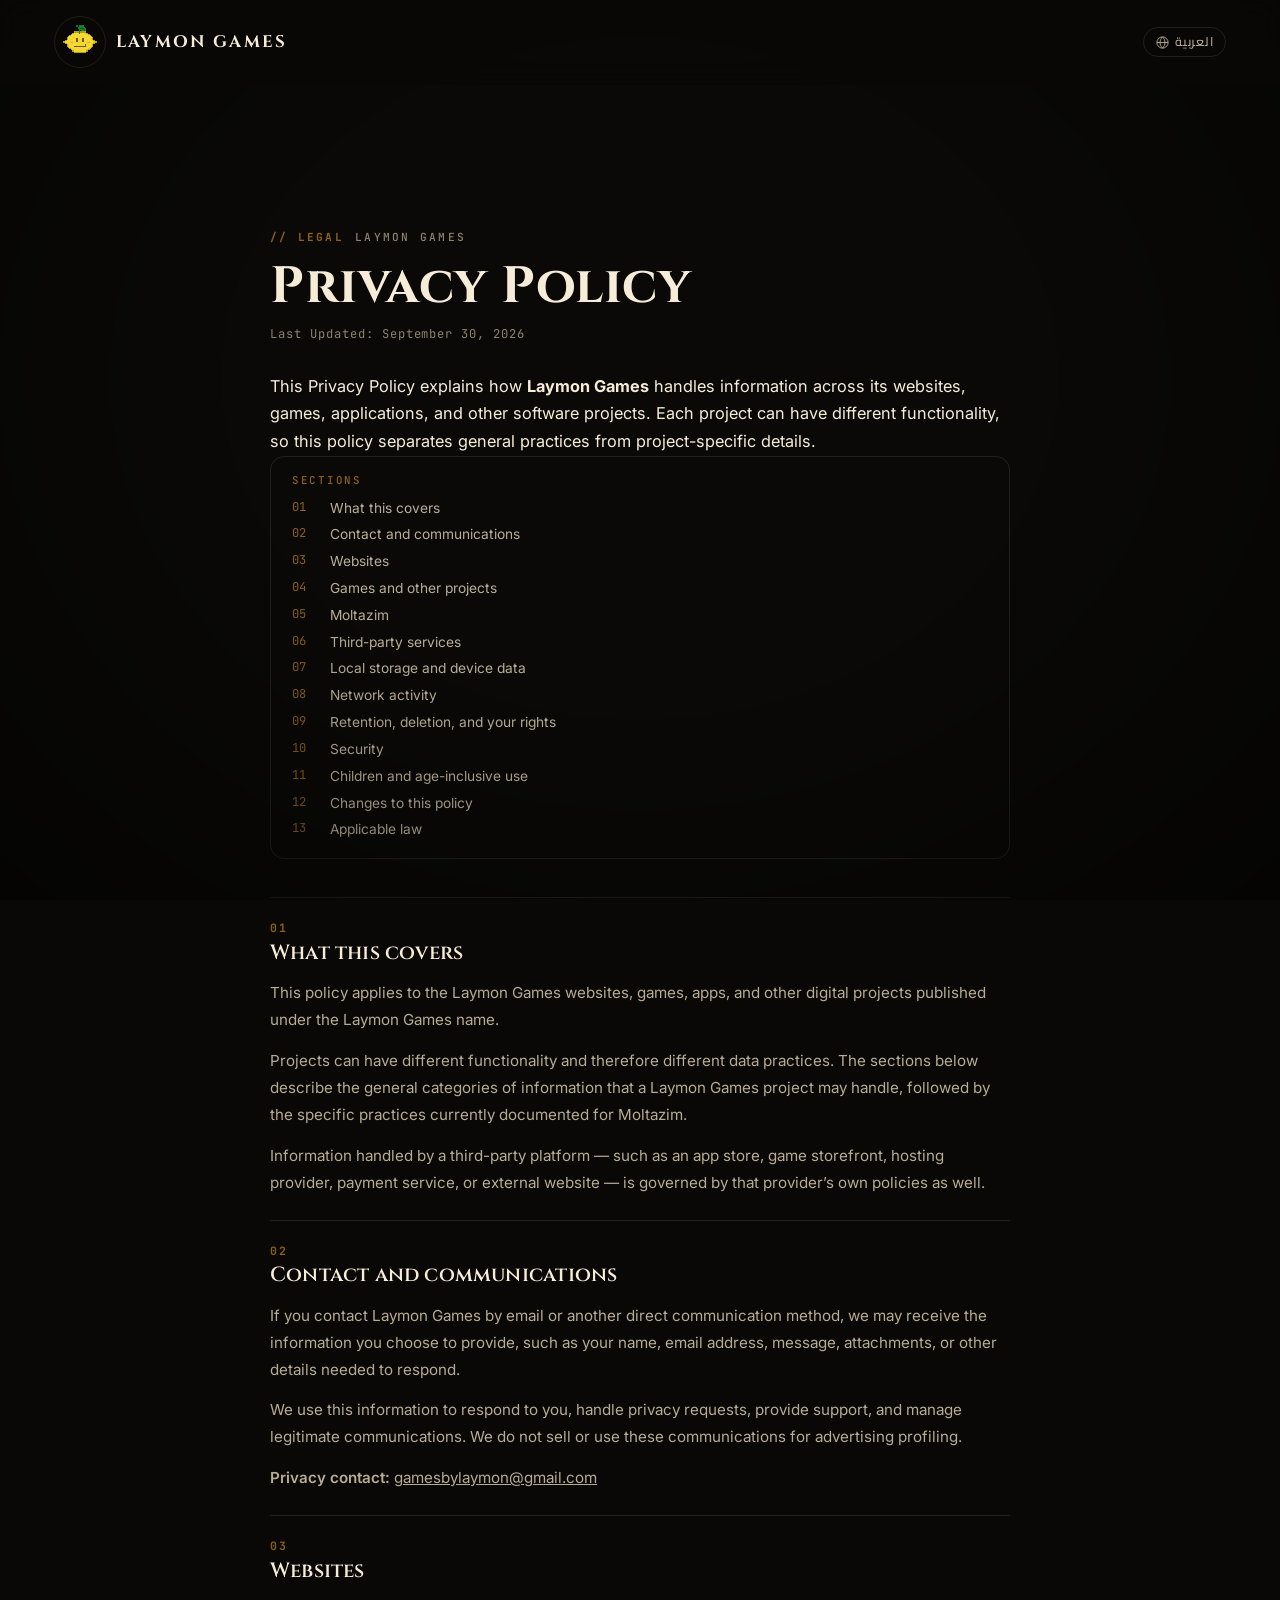
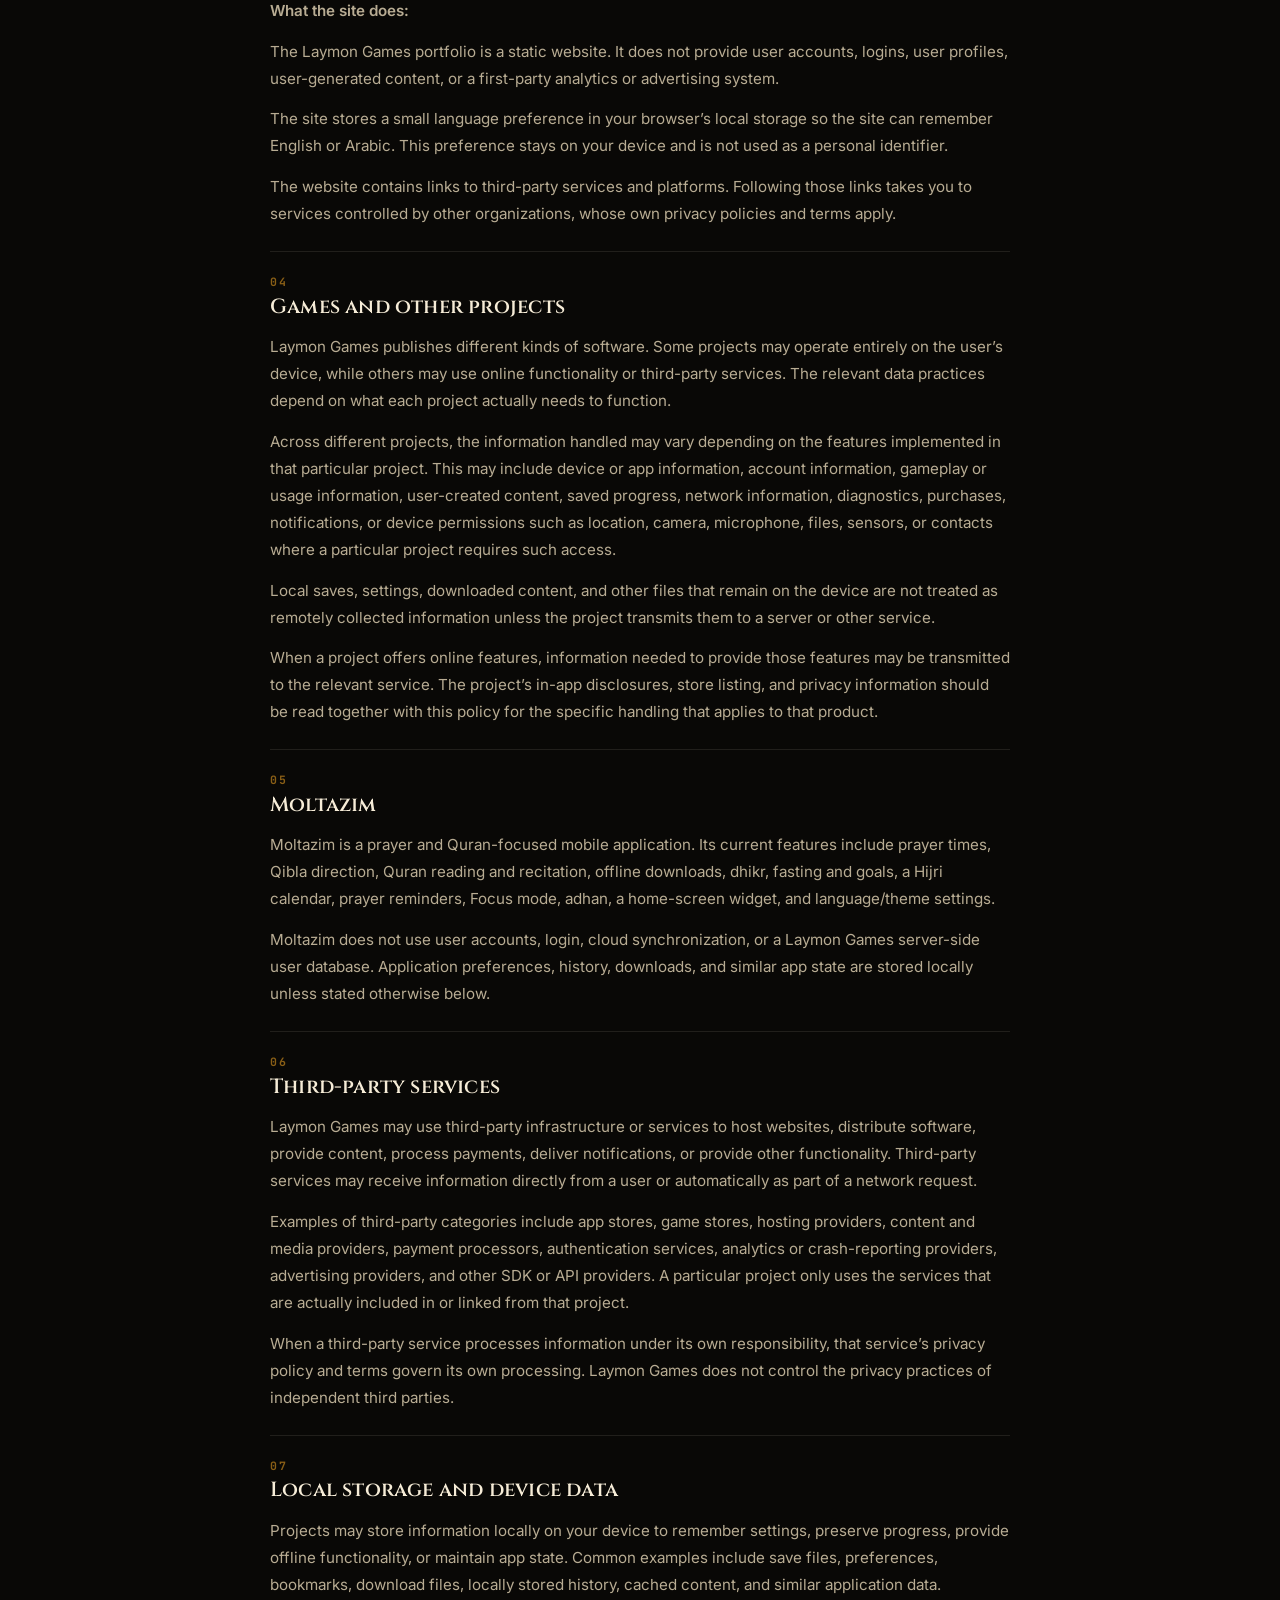
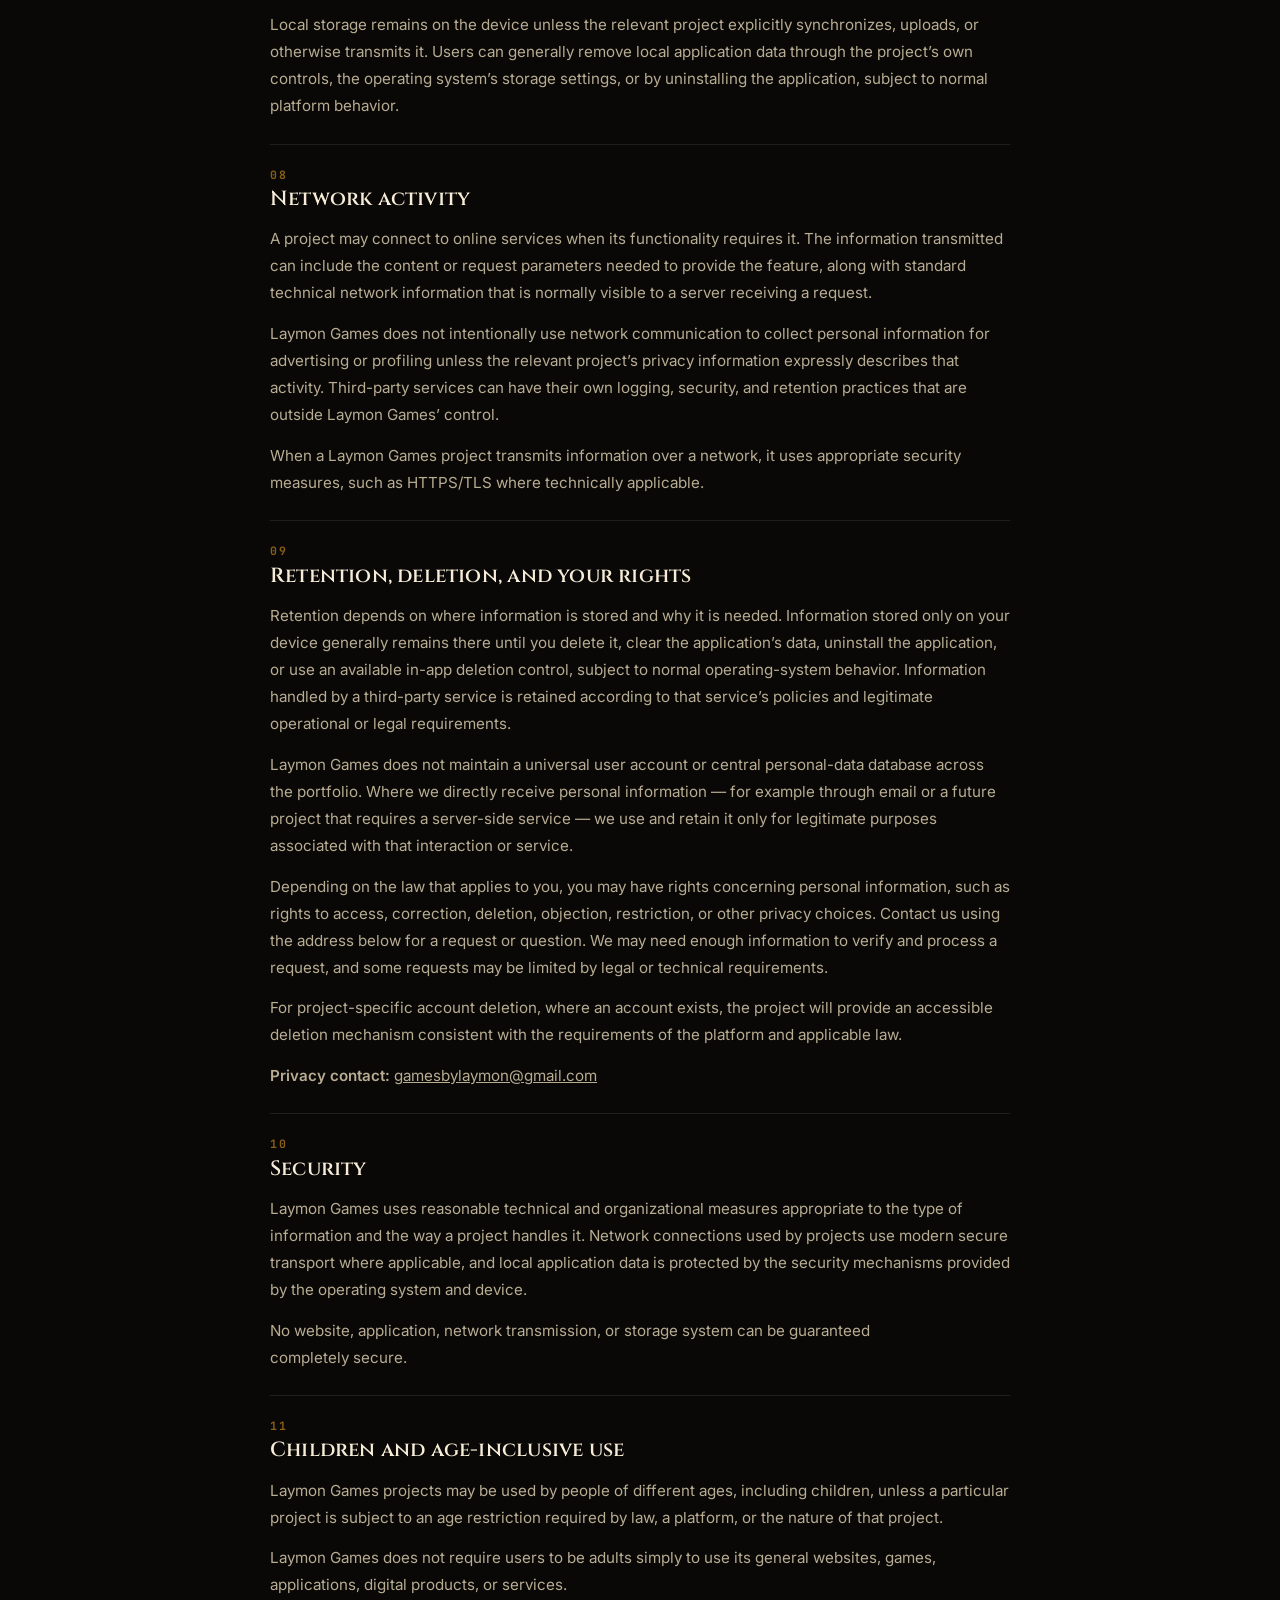
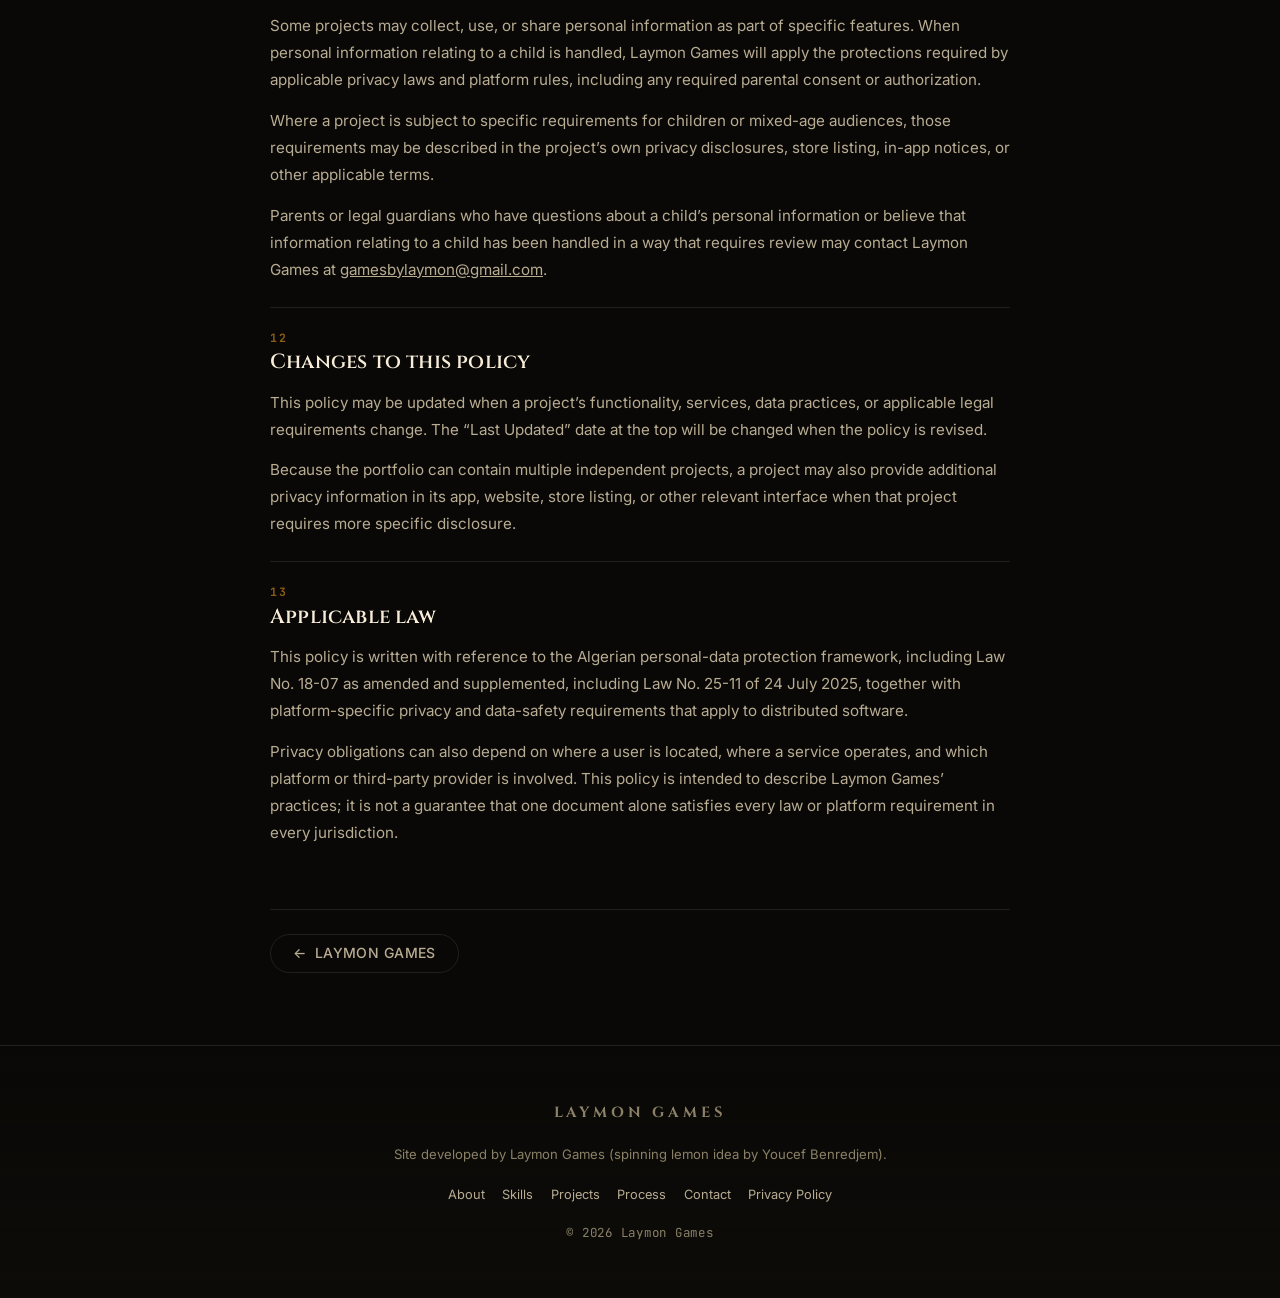
==== commit 5fa32abf: "done for now, cool site" ====
--- a/privacy-policy.html
+++ b/privacy-policy.html
@@ -11,15 +11,35 @@
 <meta name="robots" content="index, follow">
 <link rel="preconnect" href="https://fonts.googleapis.com">
 <link rel="preconnect" href="https://fonts.gstatic.com" crossorigin>
-<link href="https://fonts.googleapis.com/css2?family=Cinzel:wght@600;700&family=Cairo:wght@400;600;700&family=Inter:wght@300;400;500;600&family=JetBrains+Mono:wght@400;700&display=swap" rel="stylesheet">
+<!-- same off-critical-path font load as index.html: this page is one long
+     column of text, so first paint is entirely at the mercy of this request -->
+<link rel="stylesheet"
+      href="https://fonts.googleapis.com/css2?family=Cinzel:wght@600;700&family=Cairo:wght@400;600;700&family=Inter:wght@300;400;500;600&family=JetBrains+Mono:wght@400;700&display=swap"
+      media="print" onload="this.media='all'">
+<noscript><link rel="stylesheet" href="https://fonts.googleapis.com/css2?family=Cinzel:wght@600;700&family=Cairo:wght@400;600;700&family=Inter:wght@300;400;500;600&family=JetBrains+Mono:wght@400;700&display=swap"></noscript>
 <link rel="stylesheet" href="styles.css">
 <link rel="stylesheet" href="motion.css">
+<link rel="stylesheet" href="polish.css">
+<!-- mascot.css carries the relocated .sr-only helper that the language button
+     needs, plus the retirement of the duplicate grain layer; visual.css carries
+     the enlarged brand mark. Both are shared with index.html. -->
+<link rel="stylesheet" href="mascot.css">
+<link rel="stylesheet" href="layout-fix.css">
+<link rel="stylesheet" href="visual.css">
 <script>document.documentElement.classList.add('js');</script>
-<script src="i18n.js"></script>
+<script src="i18n.js" defer></script>
 <style>
-/* page-local: the policy is a document, so it uses a single narrow column */
+/* page-local: the policy is a document, so it uses a single narrow column.
+   74ch is a measure, not a position — `min(100% - pad*2, 74ch)` caps the width
+   and then left-aligns the box, so on a 1440px window the text column began at
+   x=100 with ~240px of dead space to its right and read as though it had been
+   shoved against the left wall. The block margins are what centre it; the
+   cap only decides how wide it gets. */
 .pol{ padding-block:calc(var(--nav-h) + clamp(2rem,7vh,4.5rem)) clamp(3rem,8vh,5.5rem) }
-.pol__in{ inline-size:min(100% - var(--pad)*2, 74ch) }
+.pol__in{
+  inline-size:min(100% - var(--pad)*2, 74ch);
+  margin-inline:auto;
+}
 .pol__eyebrow{ display:flex; gap:.7rem; font:500 .7rem/1 var(--f-mono);
   letter-spacing:.2em; text-transform:uppercase; color:var(--muted-2); margin-block-end:.9rem }
 .pol__eyebrow b{ color:var(--gold-dk); font-weight:700 }
@@ -60,11 +80,12 @@
 <header class="nav is-stuck" id="nav">
   <div class="nav__in">
     <a class="nav__brand" href="index.html" data-i18n-attr="aria-label:brand.homeAria">
-      <span class="nav__mark" aria-hidden="true"><img src="assets/lemon-avatar.png" alt="" width="30" height="30"></span>
+      <span class="nav__mark" aria-hidden="true"><img src="assets/lemon-avatar.png" alt="" width="34" height="34"></span>
       <span class="nav__word" dir="ltr"><b>LAYMON GAMES</b></span>
     </a>
     <div class="nav__tools" style="margin-inline-start:auto">
-      <button class="lang" type="button" data-lang-switch data-i18n-attr="aria-label:lang.switchAria">
+      <button class="lang" type="button" data-lang-switch>
+        <span class="sr-only" data-i18n="lang.switchAction">Switch language:</span>
         <svg class="lang__icon" viewBox="0 0 24 24" fill="none" aria-hidden="true">
           <circle cx="12" cy="12" r="9" stroke="currentColor" stroke-width="1.4"/>
           <path d="M3 12h18M12 3c2.6 2.6 3.9 5.7 3.9 9s-1.3 6.4-3.9 9c-2.6-2.6-3.9-5.7-3.9-9s1.3-6.4 3.9-9z" stroke="currentColor" stroke-width="1.4"/>
--- a/motion.css
+++ b/motion.css
@@ -174,10 +174,10 @@
   animation:flowCurrent 1.15s cubic-bezier(.45,0,.25,1) .12s both;
 }
 @keyframes flowCurrent{
-  0%  { inset-inline-start:0; opacity:0 }
+  0%  { inset-inline-start:var(--flow-dot,0px); opacity:0 }
   8%  { opacity:1 }
   92% { opacity:1 }
-  100%{ inset-inline-start:calc(var(--flow-col) * 3 + var(--flow-gap) * 3);
+  100%{ inset-inline-start:calc(var(--flow-dot,0px) + var(--flow-col) * 3 + var(--flow-gap) * 3);
         opacity:0 }
 }
 /* the dots now land as the current reaches them */
--- a/polish.css
+++ b/polish.css
@@ -0,0 +1,61 @@
+/* ══════════════════════════════════════════════════════════════════
+   LAYMON GAMES — polish.css
+   Additive layer loaded after motion.css. It only reacts to the person
+   (pointer light, magnetic buttons) or sits still (grain, glow), so the
+   site keeps its rule of no ambient loops.
+   ══════════════════════════════════════════════════════════════════ */
+
+/* -- surface: static film grain gives the flat black some material -- */
+body::after {
+	content: '';
+	position: fixed;
+	inset: 0;
+	z-index: 1400;
+	pointer-events: none;
+	opacity: .055;
+	mix-blend-mode: overlay;
+	background-image: url("data:image/svg+xml;utf8,<svg xmlns='http://www.w3.org/2000/svg' width='180' height='180'><filter id='n'><feTurbulence type='fractalNoise' baseFrequency='.85' numOctaves='2' stitchTiles='stitch'/><feColorMatrix values='0 0 0 0 1  0 0 0 0 1  0 0 0 0 1  0 0 0 .9 0'/></filter><rect width='100%' height='100%' filter='url(%23n)'/></svg>");
+}
+
+::selection { background: var(--gold); color: var(--ink); }
+:focus-visible { outline: 2px solid var(--gold-hi); outline-offset: 3px; border-radius: 4px; }
+html { scrollbar-color: var(--gold-dk, #8a6a22) var(--ink); scrollbar-width: thin; }
+
+/* -- mascot: warm light pooled under the lemon, not a hard shadow -- */
+.mascot canvas {
+	filter: drop-shadow(0 28px 38px rgba(216, 164, 60, .24)) drop-shadow(0 4px 10px rgba(0, 0, 0, .5));
+}
+
+/* -- pointer light: cards are lit from wherever the cursor is -- */
+.spot-host { isolation: isolate; }
+.spot {
+	position: absolute;
+	inset: 0;
+	z-index: 0;
+	pointer-events: none;
+	border-radius: inherit;
+	opacity: 0;
+	transition: opacity .45s ease;
+	background:
+		radial-gradient(360px circle at var(--mx, 50%) var(--my, 50%), rgba(243, 199, 100, .13), transparent 62%);
+	-webkit-mask: linear-gradient(#000, #000);
+}
+.spot-host:hover > .spot { opacity: 1; }
+.spot-host > *:not(.spot) { position: relative; z-index: 1; }
+
+/* -- magnetic buttons: settle back with a spring, not a snap -- */
+.btn.is-magnet {
+	translate: var(--tx, 0) var(--ty, 0);
+	transition: translate .5s cubic-bezier(.16, 1, .3, 1);
+}
+.btn.is-magnet.is-pulled { transition: translate .12s linear; }
+
+/* -- reading: slightly firmer body text and balanced headings -- */
+h1, h2, h3, .shead__title { text-wrap: balance; }
+p { text-wrap: pretty; }
+
+@media (hover: none), (prefers-reduced-motion: reduce) {
+	.spot { display: none; }
+	.btn.is-magnet { translate: none; }
+	body::after { opacity: .035; }
+}
--- a/mascot.css
+++ b/mascot.css
@@ -0,0 +1,240 @@
+/* ══════════════════════════════════════════════════════════════════
+   LAYMON GAMES — mascot.css
+
+   The hero's one loud moment. Everything in this file is about the lemon:
+   its stage, the light pooled under it, the colour it turns when you reach
+   for it, and the drop-in.
+
+   Loaded after styles.css / motion.css / polish.css, and it deliberately
+   retires three pieces of decoration those files had already introduced,
+   because the brief for this round is one memorable moment and a quiet
+   everything-else — one decoration removed for every one added:
+
+     retired  .mascot__ring                 (a circle drawn around a round
+                                             lemon taught the reader nothing)
+     retired  .fx__grain                    (a second full-screen grain layer
+                                             on top of body::after's grain)
+     retired  polish.css's double
+              drop-shadow on the canvas     (replaced by one real contact
+                                             shadow that reacts)
+
+   Retiring .fx__grain is also the single biggest paint win on the page: it
+   was a 180px turbulence tile stretched over an element inset by -50%, so it
+   was ~4× the viewport area of blended noise composited under every section.
+   ══════════════════════════════════════════════════════════════════ */
+
+/* ──────────────── the retired decoration ──────────────── */
+.mascot__ring { display: none; }
+.fx__grain { display: none; }
+
+/* one shadow, not two stacked ones */
+.mascot canvas { filter: none; }
+
+/* visually hidden, still read aloud — the language button needs a prefix on
+   its accessible name so "العربية" alone is not the whole label */
+.sr-only {
+	position: absolute;
+	inline-size: 1px; block-size: 1px;
+	padding: 0; margin: -1px;
+	overflow: hidden;
+	clip-path: inset(50%);
+	white-space: nowrap;
+	border: 0;
+}
+
+/* ──────────────── the stage ────────────────
+   The mascot is a <button>, so every reset a button needs is here rather
+   than in styles.css: no border, no background, no inherited text metrics. */
+.mascot {
+	position: relative;
+	display: grid;
+	place-items: center;
+	padding: 0;
+	border: 0;
+	background: none;
+	border-radius: 0;
+	-webkit-tap-highlight-color: transparent;
+	/* the stage is the pointer target, so it owns the cursor */
+	cursor: pointer;
+	/* the entrance writes translate/scale; the renderer writes nothing here.
+	   Kept as separate properties so they compose with anything else. */
+	translate: 0 0;
+	scale: 1;
+}
+
+/* ──────────────── the contact shadow ────────────────
+   A ground pool placed to sit under the fruit's lower third, not a physical
+   projection. A true projection of this model cannot work: the lemon narrows
+   to a point at the bottom, so the projected footprint is a sliver, and the
+   model is framed to ~74% of the box, so a computed shadow is always fighting
+   the silhouette. What reads correctly is a shadow whose centre is just below
+   the base and which is narrower than the widest part of the fruit.
+
+   The peak sits at --shadow-top plus the -27% offset and half the shadow's own
+   height. With the default 73% and an aspect-ratio height of ~18.5% of the
+   stage that puts the darkest point at ~81% — under the lower third of the
+   lemon — and the falloff carries it to ~90%, just past the base. lemon3d.js
+   overrides --shadow-top with the model's own base position, so this survives a
+   change of model or camera; the default here covers first paint and the pixel
+   fallback, where no renderer is running.
+
+   --shadow-spread widens it as the lemon squashes, --shadow-dark deepens it,
+   --shadow-lift pushes it down, and --shadow-slide moves it sideways with the
+   turn so the fruit leaves a footprint instead of pivoting on a pin. */
+.mascot__shadow {
+	/* --shadow-slide is written in the page's physical X. In Arabic the fruit's
+	   +turn goes the other way, so the slide is negated rather than mirrored —
+	   the shadow must follow the body, not the reading direction. */
+	--slide-sign: 1;
+	position: absolute;
+	inset-block-start: var(--shadow-top, 73%);
+	inset-inline: 23%;
+	aspect-ratio: 3.1 / 1;
+	transform: translate(calc(var(--shadow-slide, 0px) * var(--slide-sign, 1)), calc(var(--shadow-lift, 0%) - 27%)) scaleX(var(--shadow-spread, 1));
+	transform-origin: 50% 50%;
+	border-radius: 50%;
+	background:
+		radial-gradient(ellipse at 50% 50%,
+			rgba(0, 0, 0, calc(.58 * var(--shadow-dark, 1))) 0%,
+			rgba(0, 0, 0, calc(.42 * var(--shadow-dark, 1))) 34%,
+			rgba(0, 0, 0, calc(.16 * var(--shadow-dark, 1))) 62%,
+			transparent 88%);
+	pointer-events: none;
+	z-index: 1;
+}
+html[dir="rtl"] .mascot__shadow { --slide-sign: -1 }
+/* the splash ring: one per click, thrown outward from the contact patch */
+.mascot__shadow::after {
+	content: '';
+	position: absolute;
+	inset: 12% 6%;
+	border: 1px solid rgba(216, 164, 60, .55);
+	border-radius: 50%;
+	opacity: 0;
+	transform: scale(.6);
+}
+.mascot__shadow.is-splash::after {
+	opacity: calc(.7 - var(--splash, 1) * .8);
+	transform: scale(calc(1 + var(--splash, 1) * 1.5));
+}
+
+/* ──────────────── the canvas and the pixel fallback ──────────────── */
+.mascot__canvas {
+	position: relative;
+	z-index: 2;
+	inline-size: 100%; block-size: 100%;
+	pointer-events: none;   /* the button is the target, not the canvas */
+}
+.mascot__fallback {
+	position: absolute;
+	z-index: 2;
+	inline-size: 58%; block-size: auto;
+	image-rendering: pixelated;
+	display: none;
+	transform-origin: 50% 100%;
+}
+/* the pixel mark faces the same direction: it is the same character, so it
+   gets the same idle and the same squash language as the model */
+html.no-mascot3d .mascot__fallback { display: block; animation: markBob 3.4s ease-in-out infinite }
+html.no-mascot3d .mascot:active .mascot__fallback { transform: scale(1.04, .92) }
+html.no-mascot3d .mascot__canvas { display: none }
+/* and once the model is drawing, the pixel mark must not sit on top of it —
+   styles.css hides it by default, so this only matters if the flag was ever
+   added and then removed (a context that failed on the second attempt) */
+html:not(.no-mascot3d) .mascot__fallback { display: none }
+
+@keyframes markBob {
+	0%, 100% { transform: translateY(0) }
+	50%      { transform: translateY(-2.5%) }
+}
+
+/* ──────────────── the drop-in ────────────────
+   One entrance, once. It starts above and slightly small, lands with the
+   squash the renderer fires at 1.15s, and then never animates again —
+   the lemon's resting state belongs to the renderer. */
+@keyframes mascotDrop {
+	0%   { opacity: 0; translate: 0 -26px; scale: .88 }
+	62%  { opacity: 1; translate: 0 0; scale: 1 }
+	78%  { scale: 1.035 .97 }
+	100% { opacity: 1; translate: 0 0; scale: 1 }
+}
+.js .mascot:not(.is-3d) { animation: mascotDrop .95s cubic-bezier(.2, .9, .3, 1) .05s both }
+/* once the model is drawing, the drop-in is over — the class that lands here
+   is added by the renderer on its first real frame */
+.js .mascot.is-3d { animation: none; opacity: 1; translate: 0 0; scale: 1 }
+
+/* ──────────────── reaching for it ────────────────
+   The hero has exactly one accent, and this is where it is spent: the stage
+   warms and the lemon lifts a little. No glow is added on top of the halo. */
+.mascot::before {
+	content: '';
+	position: absolute;
+	inset: -6%;
+	border-radius: 50%;
+	background: radial-gradient(circle at 50% 62%, rgba(216, 164, 60, .22), transparent 66%);
+	opacity: 0;
+	transition: opacity .45s ease;
+	pointer-events: none;
+	z-index: 0;
+}
+@media (hover: hover) {
+	.mascot:hover::before { opacity: 1 }
+	.mascot:hover .mascot__canvas { translate: 0 -4px }
+	.mascot__canvas { transition: translate .5s cubic-bezier(.16, 1, .3, 1) }
+	.mascot:hover .mascot__fallback { translate: 0 -4px }
+}
+.mascot:active::before { opacity: 1 }
+.mascot:active .mascot__canvas { translate: 0 -1px }
+
+/* the lemon is the first thing a keyboard reaches in the hero, so its focus
+   ring is the gold one and it is not ambiguous about which thing is focused.
+   polish.css puts a square outline on every :focus-visible; on a round stage
+   the ring follows the stage instead. */
+.mascot:focus-visible {
+	outline: 2px solid var(--gold-hi);
+	outline-offset: 6px;
+	box-shadow: none;
+	border-radius: 50%;
+}
+.mascot:focus-visible::before { opacity: 1 }
+
+/* ──────────────── reduced motion ────────────────
+   The mascot stays a control and still reacts — it just stops moving on its
+   own. The renderer holds it at rest under the same query, so the two agree.
+   Only the entrance and the idle are dropped. */
+@media (prefers-reduced-motion: reduce) {
+	.js .mascot:not(.is-3d) { animation: none; opacity: 1; translate: 0 0; scale: 1 }
+	html.no-mascot3d .mascot__fallback { animation: none }
+	.mascot__canvas { transition: none }
+	.mascot:hover .mascot__canvas,
+	.mascot:active .mascot__canvas { translate: 0 0 }
+	.mascot__shadow.is-splash::after { display: none }
+}
+
+/* on a touch device there is no hover to leave, so the hover state does not
+   arm; the press state still does */
+@media (hover: none) {
+	.mascot:hover::before { opacity: 0 }
+	.mascot:hover .mascot__canvas { translate: 0 0 }
+	.mascot:active::before { opacity: 1 }
+}
+
+/* ──────────────── the language button's visible label ────────────────
+   The accessible name is now "Switch language: العربية" instead of a
+   mismatched aria-label, so the visible text is part of the name again. */
+.lang { gap: .34rem }
+.lang .sr-only { font: 500 var(--fs-label)/1 var(--f-body) }
+
+/* the warm light pooling on the floor, kept as its own layer so the contact
+   shadow above can stay purely dark. It sits below the fruit's base (80%+) so
+   it never washes over the model's own lower banding. */
+.mascot::after {
+	content: '';
+	position: absolute;
+	inset-block-start: 80%;
+	inset-inline: 8%;
+	block-size: 30%;
+	background: radial-gradient(ellipse at 50% 30%, rgba(216, 164, 60, .10), transparent 72%);
+	pointer-events: none;
+	z-index: 0;
+}
--- a/layout-fix.css
+++ b/layout-fix.css
@@ -0,0 +1,304 @@
+/* ══════════════════════════════════════════════════════════════════
+   LAYMON GAMES — layout-fix.css
+
+   Additive correction layer, loaded last. Everything in here fixes
+   something that measures wrong today; nothing in here is a new idea.
+
+   Each block names the measurement it corrects, taken at 1440×900 and
+   360×780 before the change.
+   ══════════════════════════════════════════════════════════════════ */
+
+/* ──────────────── 1 · the About heading was invisible ────────────────
+   motion.css clips every .shead__title to zero width and unclips it from
+   `.shead.is-in`. The About heading is the only one that was not inside a
+   .shead, so it never unclipped: clip-path stayed inset(0 100% 0 0) and
+   `<h2 id="aboutTitle">` — the accessible name of the whole section — was
+   painted at zero width in both languages and at every width. */
+.about .shead__title,
+.about .shead.is-in .shead__title { clip-path: none }
+
+/* ──────────────── 2 · the About column had a 115px hole ────────────────
+   The eyebrow sat at the top of a column whose tallest item was the
+   portrait, and the lead paragraph was centred against it, so the heading
+   was pushed ~100px below the eyebrow and read as unrelated to it. */
+.about { align-items: start }
+.about__prose { padding-block-start: clamp(0rem, 3vh, 2.4rem) }
+.about .shead { margin-block-end: .9rem }
+
+/* ──────────────── 3 · the terminal outgrew the card ────────────────
+   Two measurements, one cause: a fixed 24em min-block-size on a 12.4px
+   base. At ≥1081px the card's left column wants 339px and the block was
+   331px, so the grid stretched it to ~450px and left a 300px void between
+   the paragraph and the listing. Below that the base is still 12.4px
+   against a 260px column, so the longest JS line ran 374px wide and the
+   listing carried a horizontal scrollbar.
+
+   The floor is kept where it is doing real work — a desktop card whose
+   height should not jump while the listing types — and scaled to the
+   column everywhere the column, not the content, is the constraint. */
+.term__out { min-block-size: 22em }
+
+@media (max-width: 1080px) {
+	.skill--lead .term__out { min-block-size: 22em }
+}
+@media (max-width: 640px) {
+	/* The widest line in the listing is 55 characters; JetBrains Mono advances
+	   0.6em, so fitting a 281px column outright would need 8.5px — below
+	   reading size. The listing therefore keeps the horizontal scroll it
+	   always had, and only the block height comes down with the type. */
+	.term__out { font-size: 11px; min-block-size: 18em }
+}
+
+/* the card's own empty band, independent of the terminal */
+.skill--lead .skill__d { max-inline-size: 42ch }
+
+/* the step number was set flush against the dot and clipped by the rail line,
+   so "01" read as "0I". It now clears the dot and its label sits under it.
+
+   The number is a marker that sits ON the rail, not beside it. The rail is a
+   1px line at y = flow.top + 3, and the number's own box is 12.5px tall with its
+   top at the same y — so the line ran through the vertical middle of the digits
+   and struck them out: measured at 1440, line y = 347.6 inside a number box
+   spanning 344.6–357.1. Giving the number a plate means the marker interrupts
+   the rail the way a station interrupts a track, which is the reading that was
+   intended, instead of the rail interrupting the number. */
+.flow__num {
+	display: inline-block;
+	/* Clear of the dot but still overlapping the rail, so the rail runs up to
+	   the digits and stops underneath them. The dot is 7px at x = 100–107; this
+	   puts the glyphs at 133.6, so the dot's silhouette is never covered. */
+	padding: .2em .58em .2em 1.55em;
+	border-radius: 3px;
+	background: var(--ink);
+	letter-spacing: .16em;
+	/* The plate would otherwise cover the 1px rail, and on a fresh reveal the
+	   rail's leading end is the only thing joining the dot to the list. The mask
+	   makes exactly the dot's own width (7px) transparent and everything after
+	   it opaque, so the plate begins where the dot ends — dot, then number, with
+	   no unlit gap between them. */
+	-webkit-mask-image: linear-gradient(90deg, transparent 0, #000 7px);
+	mask-image: linear-gradient(90deg, transparent 0, #000 7px);
+}
+html[dir="rtl"] .flow__num {
+	padding: .2em 1.55em .2em .58em;
+	-webkit-mask-image: linear-gradient(270deg, transparent 0, #000 7px);
+	mask-image: linear-gradient(270deg, transparent 0, #000 7px);
+}
+
+/* ──────────────── 4 · the process rail was geometrically wrong ────────────────
+   styles.css sets the rail to `calc(--flow-col*3 + --flow-gap*3)` from the
+   inline-start edge, which is 1001px of a 1240px grid: the first three dots
+   sat on it and the fourth landed 66px past its end, outside the line it is
+   supposed to terminate.
+
+   The rail now spans from the first dot to the last. --flow-dot is the one
+   number both the dots and the rail are placed with, so they cannot drift
+   apart again if the padding is retuned. */
+.flow {
+	--flow-dot: 1.55rem;
+	--flow-span: calc(var(--flow-col) * 3 + var(--flow-gap) * 3);
+}
+.flow::before {
+	inset-inline-start: var(--flow-dot);
+	inline-size: var(--flow-span);
+}
+
+/* .flow__step::after scales with --step-y, which no script ever wrote, so the
+   narrow-screen spine was sitting at scaleY(0) — a vertical process list with
+   no line connecting it, and no error anywhere to say why. */
+@media (max-width: 900px) {
+	/* styles.css takes the rail out with `content:none` on .flow::before.
+	   That is a content-level reset which this file's later background and
+	   transform declarations do not override, so it has to be repeated here:
+	   without it a 900px-wide element draws across a single-column list and
+	   reads as a stray horizontal gold bar. Same for the current that rides
+	   the rail — there is no rail left to ride. */
+	.flow::before,
+	.flow::after { content: none }
+	.js [data-reveal="flow"] .flow__step::after { transform: none }
+	/* with the rail gone there is no line for the number to interrupt, so the
+	   plate and its offset are dropped and the label sits plain beside the dot */
+	.flow__num {
+		margin-inline-start: 0;
+		padding: 0;
+		background: none;
+		border-radius: 0;
+		-webkit-mask-image: none;
+		mask-image: none;
+	}
+	/* The spine sits in the flow's 1.9rem inline-start padding, and the dots
+	   are centred on it rather than left-flush against it: styles.css put them
+	   at -1.9rem (flush with the spine's start edge, but on the wrong side of
+	   the step, so they read as belonging to the previous item) while the step
+	   text sits a further 1.1rem in. Centring a 7px dot on a 1px line needs
+	   half its own width back. */
+	.flow__step::after { inset-inline-start: -1.9rem }
+	.flow__dot { inset-inline-start: calc(-1.9rem + 3.5px) }
+}
+
+/* ──────────────── 5 · section rhythm was lopsided ────────────────
+   --sec is a min/max clamp, so at 1440×900 every section took the 99px
+   ceiling while the hero took 124/81. The first and last band on the page
+   should be the two that breathe; the interior sections should not out-space
+   the hero. Trimmed to 88px at the top end and given its own line on a
+   phone, where 86px top and 86px bottom between every section added up to a
+   page with more gap than content. */
+.sec { padding-block: clamp(4rem, 9.5vh, 5.5rem) }
+@media (max-width: 640px) {
+	.sec { padding-block: clamp(3.4rem, 8vh, 4.6rem) }
+}
+
+/* ──────────────── 6 · the feature's right column floated ────────────────
+   265px of copy against a 373px image left the project name and its spec
+   floating in the middle of an empty column. It is centred against the art
+   deliberately, but the extra space should be under it, not above it. */
+@media (min-width: 901px) {
+	.feature__body { align-self: center; padding-block: .5rem }
+}
+
+/* ──────────────── 7 · the archive rows had a two-column gap ────────────────
+   Below 640px the grid drops to two columns and the arrow was hidden, so the
+   row's destination had nowhere to live. It is shown again — it is the only
+   "where does this go" cue on a phone — and the thumbnail gives back the
+   space. */
+@media (max-width: 640px) {
+	.row { grid-template-columns: 88px minmax(0, 1fr) 16px; gap: .75rem }
+	.row__go { display: inline-flex; inline-size: 16px }
+	.row:hover .row__go::before,
+	.row:focus-visible .row__go::before { max-inline-size: 0; opacity: 0 }
+	.row__go { color: var(--gold) }
+}
+
+/* ──────────────── 8 · the hero's field stopped above the wordmark ────────────────
+   hero__field is masked out by 42% and hero__halo sits behind the mascot, so
+   the lower two-thirds of a tall viewport was a flat black rectangle with a
+   canvas that had already faded out. The mask now reaches further down so the
+   texture carries under the kicker; the opacity stays where it was, because
+   the hero must keep exactly one accent. */
+.hero__field {
+	inset: 0 0 26% 0;
+	block-size: 74%;
+	mask-image: linear-gradient(180deg, #000 0%, rgba(0, 0, 0, .5) 58%, transparent 100%);
+}
+
+/* ──────────────── 9 · the burger icon sat 11.7px above its own button ────────────────
+   `.burger` is a column flex box with `place-items: center`. In a column flex
+   container, `align-items` is the CROSS axis (horizontal) and `justify-content`
+   is the MAIN axis (vertical) — `place-items` only sets align-items, so
+   justify-content stayed at its initial `normal`, i.e. flex-start. The icon was
+   pinned to the top edge of the 38px circle:
+
+     button centre y = 31.0   bars centre y = 19.25   offset = -11.7px
+
+   Symmetric on small screens, but 31% of the button's height off centre, at
+   every breakpoint below 900px.
+
+   The icon itself is now two vector states instead of three rotated 1.5px divs.
+   At 15x1.5px a 45° rotation produces ~2px diagonals that anti-alias into a
+   blot rather than a cross, and no amount of sub-pixel nudging fixes a shape
+   whose stroke width changes when it rotates.
+
+   `display: grid` is wrapped in the same breakpoint as `styles.css` uses to
+   reveal the button. Declaring it unconditionally overrode
+   `@media (max-width:900px){ .burger{ display:flex } }` — which is a *reveal*,
+   not a layout tweak — so the burger became visible on desktop, where there is
+   no drawer to open and the nav already carries every link. */
+@media (max-width: 900px) {
+	.burger { display: grid; grid-template-areas: 'icon'; justify-content: center; place-items: center; position: relative }
+}
+.burger__menu,
+.burger__close {
+	grid-area: icon;
+	inline-size: 18px;
+	block-size: 14px;
+	color: var(--cream);
+	transition: opacity .22s ease, scale .28s cubic-bezier(.16, 1, .3, 1);
+}
+/* both states occupy the same grid cell, so the button's box never depends on
+   which icon is showing */
+.burger__close { opacity: 0; scale: .82 }
+.burger[aria-expanded="true"] .burger__menu { opacity: 0; scale: .82 }
+.burger[aria-expanded="true"] .burger__close { opacity: 1; scale: 1 }
+.burger:hover .burger__menu,
+.burger:hover .burger__close { color: var(--gold-hi) }
+/* the three <i> bars are gone from the markup; this retires the rules that
+   styled them in styles.css so nothing is left half-matching */
+.burger i { display: none }
+
+/* ──────────────── 10 · a phone's first screen was 226px of empty black ────────────────
+   The hero is `min-block-size: 100svh` and a grid with `place-items: center`,
+   and the sticky nav already occupies the top 63px. So on top of that the hero
+   held a `calc(nav + clamp(1.8rem, 6vh, 4.4rem))` top pad AND centred its
+   content in what was left over:
+
+     360x780   nav bottom 63   mascot top 289   ->  226px of nothing
+     320x700                      239            ->  176px
+     390x844                      335            ->  272px  (worse, taller phone)
+     768x1024                     391            ->  328px
+
+   Making the hero exactly the viewport MINUS the nav means the pads now do the
+   spacing instead of sharing it with a second layer of auto margins, and the
+   mask-image on the field fades the grid out well before the wordmark, so the
+   band never reads as an unpainted rectangle. */
+.hero { min-block-size: calc(var(--vh) - var(--nav-h)) }
+
+@media (max-width: 900px) {
+	/* the vh term stops winning above ~800px tall, so the pad stops
+	   over-running on exactly the phones that had the most slack */
+	.hero {
+		padding-block: calc(var(--nav-h) + clamp(1.1rem, 3.4vh, 2.4rem))
+		                clamp(2.6rem, 6vh, 4rem);
+	}
+}
+
+/* ──────────────── 11 · section rhythm on a phone ────────────────
+   Sections are separated by rhythm rather than by boxes, and at 360px every
+   one of them opened with a hairline-thin eyebrow floating at the top of a
+   ~70px empty band, which reads as a hole rather than as space. The band is
+   tightened and the sections are separated by a hairline instead, so the
+   rhythm is carried by a mark rather than by absence. On a pointer nothing
+   changes: the hairlines are only worth having where the space is scarce. */
+@media (max-width: 640px) {
+	.sec { padding-block: clamp(2.9rem, 7vh, 3.9rem) }
+	main > .sec + .sec { border-block-start: 1px solid var(--line-2) }
+	/* and the anchor target clears the sticky bar instead of tucking under it */
+	main > .sec { scroll-margin-block-start: var(--nav-h) }
+}
+
+/* ──────────────── 12 · About led with the photo and buried its own text ────────────────
+   On narrow screens the portrait is ordered first, so a 4/5 image in a ~340px
+   column measures 455px tall. Measured on a 360x780 phone: the figure occupied
+   y 82–538, the heading began at 623, and the two bio paragraphs and the
+   signature ran from 678 to 784. Every word of the section's content was below
+   the fold, and the *name* of the section — `<h2 id="aboutTitle">` — sat 480px
+   down a screen whose first 538px were one photograph.
+
+   `styles.css` sets order:-1 on the figure below 900px, which is the right call
+   for a portrait-led teaser and the wrong one for a section whose job is to say
+   who the studio is. The markup already has the prose first and the portrait
+   second, so the narrow-screen override simply stops fighting it: text, then
+   the face. Nothing is cropped, nothing is moved in the DOM, and the desktop
+   two-column layout beside the portrait is untouched.
+
+   The image still gets a height budget rather than being as tall as its column,
+   so on a short phone it cannot swallow the screen on its own. */
+@media (max-width: 900px) {
+	/* `styles.css` also carries an explicit `html[dir="rtl"] .about__figure
+	   { order: -1 }`. A single-class override loses to that on specificity, and
+	   the symptom was Arabic still leading with the photograph while English had
+	   already switched — so both selectors are named here rather than relying on
+	   source order. */
+	html[dir="rtl"] .about__figure { order: 0 }
+	.about__figure {
+		order: 0;
+		max-inline-size: 26rem;
+	}
+	/* a real gap between the picture and its own caption — the image used to be
+	   the element that grew on hover, so the words sat right under it */
+	.about__figure figcaption { margin-block-start: 1.1rem }
+	.about__figure img {
+		block-size: min(44svh, 26rem);
+		aspect-ratio: auto;
+	}
+}
+
--- a/visual.css
+++ b/visual.css
@@ -0,0 +1,518 @@
+/* ══════════════════════════════════════════════════════════════════
+   LAYMON GAMES — visual.css
+
+   Additive layer, loaded after layout-fix.css. Four changes that share one
+   trait: each replaces a thing that only read as *text* with the thing it was
+   standing in for.
+
+     13  the nav brand — a mark too small to read as a mark
+     14  the email tile — a control that did not look like one
+     15  the elsewhere links — icons, not just labels
+     16  the portrait — a photo that did nothing when you reached for it
+   ══════════════════════════════════════════════════════════════════ */
+
+/* ──────────────── 13 · the brand mark was 20px inside a 30px ring ────────────────
+   Measured at 1440: ring 30x30, the lemon inside it 20x20, wordmark 13.76px. The
+   mark is the only piece of the studio's own artwork in the bar and it was the
+   smallest thing in it — smaller than the 12.5px process numerals.
+
+   "Not exceeding the bar" is the binding constraint, and it is a two-way one:
+   the mark cannot grow unless the bar grows with it, or it starts crowding the
+   70px line. So the bar goes to 84px on a pointer and 70px on a phone, and the
+   mark takes the largest size that still leaves an even ring margin inside it:
+
+     38px icon in a 70px bar  →  52px icon in an 84px bar   (+37%)
+
+   The ring is the icon plus 16px on each side, so the circle keeps an even
+   margin at every breakpoint rather than the icon outgrowing its own ring. The
+   wordmark grows too, but less — it is already readable and the icon is the
+   part carrying identity. --nav-h moves with the bar so the hero's height and
+   every scroll-margin that reads it stay correct. */
+:root { --nav-h: 84px }
+.nav__mark { inline-size: 52px; block-size: 52px }
+.nav__mark img { inline-size: 38px; block-size: 38px }
+.nav__word b { font-size: 1.05rem; letter-spacing: .13em }
+
+@media (max-width: 1100px) {
+	/* the bar tightens before the mark does: at 1100 the nav links still need
+	   their room, so the mark gives a little back */
+	:root { --nav-h: 78px }
+	.nav__mark { inline-size: 46px; block-size: 46px }
+	.nav__mark img { inline-size: 33px; block-size: 33px }
+	.nav__word b { font-size: 1rem }
+}
+
+@media (max-width: 900px) {
+	/* a phone bar is tight: the mark grows less so the burger keeps its room */
+	:root { --nav-h: 70px }
+	.nav__mark { inline-size: 40px; block-size: 40px }
+	.nav__mark img { inline-size: 28px; block-size: 28px }
+	.nav__word b { font-size: .92rem }
+}
+
+@media (max-width: 420px) {
+	.nav__mark { inline-size: 36px; block-size: 36px }
+	.nav__mark img { inline-size: 25px; block-size: 25px }
+}
+
+/* ──────────────── 14 · the email tile did not read as a control ────────────────
+   It was one <button> styled as a bordered panel: the only affordance was the
+   hover border, and the address — the actual payload — sat at the same weight
+   as the label above it. There was no icon and nothing that said "press me",
+   even though pressing it is the whole point.
+
+   It is now three aligned parts inside the same single button, so the target is
+   still the full width:
+     icon   a mail glyph, colour-coded as the action
+     body   label above, address below at display size
+     cue    an explicit "Copy email" affordance that swaps to "Copied!"
+   The copy confirmation is driven by the existing .is-copied class, which
+   script.js already toggles, so the behaviour is unchanged. */
+.reach__mail {
+	position: relative;
+	display: grid;
+	grid-template-columns: auto minmax(0, 1fr) auto;
+	align-items: center;
+	gap: clamp(.9rem, 2vw, 1.4rem);
+	padding: clamp(1.1rem, 2.4vw, 1.5rem) clamp(1.2rem, 2.6vw, 1.7rem);
+	border-color: var(--line-3);
+	background: linear-gradient(162deg, rgba(36, 28, 17, .78), rgba(10, 9, 7, .9));
+	text-align: start;
+}
+.reach__mail:hover,
+.reach__mail:focus-visible {
+	border-color: var(--gold);
+	background: linear-gradient(162deg, rgba(46, 35, 19, .85), rgba(12, 11, 8, .92));
+}
+
+.reach__icon {
+	display: grid;
+	place-items: center;
+	inline-size: 46px;
+	block-size: 46px;
+	flex: 0 0 auto;
+	border: 1px solid var(--line);
+	border-radius: 50%;
+	color: var(--gold);
+	background: rgba(216, 164, 60, .07);
+	transition: color .3s ease, border-color .3s ease, background .3s ease;
+}
+.reach__icon svg { inline-size: 22px; block-size: 22px }
+.reach__mail:hover .reach__icon { color: var(--gold-hi); border-color: var(--gold) }
+.reach__mail.is-copied .reach__icon {
+	color: #1a1206;
+	background: var(--gold-hi);
+	border-color: var(--gold-hi);
+}
+
+.reach__body { display: grid; gap: .3rem; min-inline-size: 0 }
+.reach__mail .reach__label { color: var(--muted-2) }
+.reach__addr { line-height: 1.3 }
+
+/* the cue is the affordance: it states the action, then reports it */
+.reach__cue {
+	display: inline-flex;
+	align-items: center;
+	gap: .5rem;
+	padding: .6rem 1rem;
+	border: 1px solid var(--line-2);
+	border-radius: 999px;
+	color: var(--sand);
+	white-space: nowrap;
+	transition: color .3s ease, border-color .3s ease, background .3s ease;
+}
+.reach__cue-text {
+	font: 500 var(--fs-label)/1 var(--f-body);
+	letter-spacing: .06em;
+}
+.reach__cue-icon { inline-size: 15px; block-size: 15px }
+.reach__mail:hover .reach__cue { color: var(--gold-hi); border-color: var(--line) }
+/* the pill reports the result in place, so there is one confirmation where the
+   eye already is rather than a message somewhere else on the tile */
+.reach__mail.is-copied .reach__cue-text { font-size: 0 }
+.reach__mail.is-copied .reach__cue-text::before {
+	content: attr(data-copied);
+	font: 700 var(--fs-label)/1 var(--f-body);
+	letter-spacing: .06em;
+}
+.reach__mail.is-copied .reach__cue {
+	color: var(--ink);
+	background: var(--gold-hi);
+	border-color: var(--gold-hi);
+}
+
+/* The live region is absolutely positioned so the tile's height never depends on
+   whether it has anything to say. It is NOT visually hidden: it sits in the
+   tile's top inline-end corner as a second, unmissable confirmation, because
+   "did that work?" is the one question this control has to answer. It is placed
+   above the cue rather than anywhere near the address, so the payload is never
+   covered at the moment the reader is checking it. */
+.reach__state {
+	position: absolute;
+	inset-block-start: .55rem;
+	inset-inline-end: 1rem;
+	min-block-size: 0;
+	font: 700 var(--fs-label)/1 var(--f-mono);
+	letter-spacing: .12em;
+	text-transform: uppercase;
+	color: var(--gold-hi);
+	pointer-events: none;
+}
+.reach__mail.is-copied .reach__state { animation: statePop .4s cubic-bezier(.16, 1, .3, 1) both }
+@keyframes statePop {
+	from { opacity: 0; translate: 0 4px }
+	to   { opacity: 1; translate: 0 0 }
+}
+
+@media (max-width: 700px) {
+	.reach__mail {
+		grid-template-columns: auto minmax(0, 1fr);
+		gap: .9rem;
+	}
+	/* the cue moves under the address and spans the row, so the tile stays a
+	   comfortable thumb target instead of squeezing three columns onto 320px */
+	.reach__cue { grid-column: 1 / -1; justify-content: center; padding-block: .7rem }
+	.reach__icon { inline-size: 40px; block-size: 40px }
+	.reach__icon svg { inline-size: 19px; block-size: 19px }
+	.reach__mail .reach__addr { word-break: break-word }
+}
+
+/* ──────────────── 15 · the elsewhere links were text with a handle ────────────────
+   Two undifferentiated rows: a name and a monospace handle, distinguishable
+   from each other only by reading them. Each now carries the platform's own
+   mark, the name at reading size, the handle as secondary, and a corner arrow —
+   the same "where does this go" cue the project rows use, so the two lists in
+   this site say the same thing the same way.
+
+   The SVGs are inline and drawn on currentColor, so they take the link's hover
+   and focus colour and cost no extra request. */
+.reach__link {
+	display: grid;
+	grid-template-columns: auto minmax(0, 1fr) auto;
+	align-items: center;
+	gap: .85rem;
+	padding: .7rem 0;
+	border-block-end: 1px solid var(--line-2);
+	text-decoration: none;
+}
+.reach__link-icon {
+	display: grid;
+	place-items: center;
+	inline-size: 34px;
+	block-size: 34px;
+	border: 1px solid var(--line-2);
+	border-radius: 50%;
+	color: var(--muted);
+	background: rgba(246, 236, 215, .025);
+	transition: color .3s ease, border-color .3s ease, background .3s ease;
+}
+.reach__link-icon svg { inline-size: 17px; block-size: 17px }
+.reach__link-name {
+	font-size: .95rem;
+	color: var(--sand);
+	transition: color .3s ease;
+}
+.reach__link b {
+	grid-column: 2;
+	font: 400 var(--fs-label)/1.4 var(--f-mono);
+	color: var(--muted-2);
+	letter-spacing: .04em;
+}
+.reach__go {
+	grid-row: 1 / -1;
+	grid-column: 3;
+	inline-size: 15px;
+	block-size: 15px;
+	color: var(--gold-dk);
+	transition: color .3s ease, transform .3s cubic-bezier(.16, 1, .3, 1);
+}
+.reach__link:hover .reach__link-icon,
+.reach__link:focus-visible .reach__link-icon {
+	color: var(--ink);
+	background: var(--gold);
+	border-color: var(--gold);
+}
+.reach__link:hover .reach__link-name,
+.reach__link:focus-visible .reach__link-name { color: var(--cream) }
+.reach__link:hover b,
+.reach__link:focus-visible b { color: var(--gold) }
+.reach__link:hover .reach__go,
+.reach__link:focus-visible .reach__go { color: var(--gold-hi) }
+
+/* the two-line grid collapses cleanly: name and handle stack, icon on the left,
+   arrow on the right, all three vertically centred as one row */
+.reach__link-name { grid-row: 1; grid-column: 2 }
+.reach__link b { grid-row: 2; grid-column: 2 }
+
+@media (max-width: 420px) {
+	.reach__link b { font-size: .7rem }
+}
+
+@media (hover: none) {
+	/* no hover to leave, so the icons keep their resting tint */
+	.reach__link:hover .reach__link-icon { color: var(--muted); background: rgba(246, 236, 215, .025); border-color: var(--line-2) }
+	.reach__link-icon { color: var(--gold-dk) }
+}
+
+@media (prefers-reduced-motion: reduce) {
+	.reach__go { transition: none }
+	.reach__icon, .reach__cue, .reach__link-icon { transition: none }
+}
+
+/* ──────────────── 16 · the portrait did nothing when you reached for it ────────────────
+   The one photograph of a person on the site sat there completely inert. It is
+   also the only large colour image on the page, and the studio's whole palette is
+   gold over warm black, so the photo is the single element not speaking the
+   site's language until you interact with it.
+
+   The effect is a *return* of colour rather than an addition of decoration: the
+   portrait rests desaturated and slightly held-back, and hovering it lets the
+   colour back in, loosens the crop, brings the edge to gold and warms the ground
+   behind it. Nothing is added on top of the photograph — no glow over the face,
+   no tint, no overlay — because the subject is the point.
+
+   On the frame: `styles.css` drew `.about__frame` as an offset rectangle,
+   `inset: -10px -10px 26px -10px`. That is a 10px gap on the left, right and top
+   and a 26px gap at the bottom, with the page showing through every one of them,
+   so the photograph read as a loose print rattling inside a bigger card. The
+   frame is now flush: it is the same box as the image, with a 1px border, so
+   there is no gap to see. `inset: 0` and the image's own radius are what
+   guarantee that at every breakpoint rather than a hand-tuned negative offset.
+
+   Three details that matter:
+
+   · `filter` and `scale`, not `transform`. The figure carries
+     `data-reveal="scale"` and motion.css owns `transform` on it; using `scale`
+     as its own property means the two compose instead of one overwriting the
+     other, exactly as the depth layers in motion.css already do.
+   · The frame is a sibling of the image, so it needs the image's radius too or
+     the square corners would poke out past the rounded photo.
+   · `filter` on a large image is composited by the GPU, but a full-width
+     grayscale repaint on every hover frame is still real work. It is only armed
+     where a pointer can actually hover, and it is dropped entirely under reduced
+     motion, where the portrait simply rests in colour. */
+.about__figure { position: relative; isolation: isolate }
+
+/* The photograph's clipping box. `styles.css` had the image as a direct child of
+   the figure with `.about__frame` painted over it as a sibling, so the frame's
+   `overflow: hidden` clipped nothing and the hover zoom escaped the picture:
+   measured at 1440 the image's top sat 17px ABOVE the frame's and its bottom ran
+   6px into the caption. This wrapper is the thing that actually clips, which is
+   what lets the zoom be kept without it reaching the text underneath. */
+.about__photo {
+	position: relative;
+	display: block;
+	overflow: hidden;
+	border-radius: var(--r-sm);
+	background: var(--ink-3);
+}
+.about__photo img { display: block; inline-size: 100% }
+/* flush frame: the same box as the clipping wrapper, hairline border */
+.about__figure .about__frame {
+	inset: 0;
+	z-index: 1;
+	border-color: var(--line-3);
+	border-radius: var(--r-sm);
+	pointer-events: none;
+}
+/* a real gap between the picture and its own caption, so the zoom has somewhere
+   to go before it can touch the words */
+.about__figure figcaption { margin-block-start: 1.1rem }
+
+/* The gold hairline across the top of the frame is retired.
+   motion.css draws `.about__frame::after` as a 1px full-width gold bar at the
+   frame's top edge and sweeps it in once when About reveals. It was written for
+   the old offset frame, where that edge floated 10px clear of the photograph and
+   read as a separate rule. Now that the frame is flush, the same bar sits on the
+   picture's own top edge and reads as a line drawn across the portrait rather
+   than as the frame lighting up — which is what it looked like. `content: none`
+   is the reset; the reveal's transition and the depth translate on this element
+   are left alone. */
+.about__frame::after,
+html[dir="rtl"] .about__frame::after { content: none }
+
+/* the ground behind the portrait warms as the colour comes back. It lives
+   outside the frame so it reads as light on the page, not as a panel — and it
+   starts at the frame's own edge, so it never opens a gap inside it. */
+.about__figure::before {
+	content: '';
+	position: absolute;
+	inset: -7%;
+	z-index: -1;
+	background: radial-gradient(58% 52% at 50% 44%, rgba(216, 164, 60, .22), transparent 72%);
+	opacity: 0;
+	transition: opacity .6s ease;
+	pointer-events: none;
+}
+
+.about__figure img {
+	transition:
+		filter .7s cubic-bezier(.2, .7, .3, 1),
+		scale .8s cubic-bezier(.16, 1, .3, 1);
+}
+
+@media (hover: hover) and (pointer: fine) {
+	/* the resting state: held back and slightly pushed in, so hovering both
+	   returns the colour and lets the crop settle back out */
+	.about__figure img { filter: grayscale(1) contrast(1.05) brightness(.8); scale: 1.055 }
+	.about__figure .about__frame { transition: border-color .5s ease, box-shadow .55s ease }
+	.about__figure figcaption b,
+	.about__figure figcaption span { transition: color .4s ease }
+
+	.about__figure:hover img,
+	.about__figure:focus-within img {
+		filter: grayscale(0) contrast(1) brightness(1);
+		scale: 1;
+	}
+	.about__figure:hover::before,
+	.about__figure:focus-within::before { opacity: 1 }
+	/* the frame turns gold and takes a warm cast, so the whole object reads as
+	   picked up — and because the frame is flush, the light lands exactly on the
+	   photograph's edge */
+	.about__figure:hover .about__frame,
+	.about__figure:focus-within .about__frame {
+		border-color: var(--gold);
+		box-shadow: 0 18px 44px -26px rgba(216, 164, 60, .75), 0 0 0 1px rgba(216, 164, 60, .35);
+	}
+	.about__figure:hover figcaption b,
+	.about__figure:focus-within figcaption b { color: var(--gold-hi) }
+}
+
+/* Under reduced motion the portrait rests in full colour — a desaturated resting
+   state is itself a change of appearance the reader did not ask for, and there is
+   no hover to undo it. */
+@media (prefers-reduced-motion: reduce), (hover: none) {
+	.about__figure img { filter: none; scale: 1; transition: none }
+	.about__figure::before { display: none }
+	.about__figure .about__frame { transition: none }
+}
+
+/* ──────────────── 17 · the cinematic plate ────────────────
+   One oversized word the mascot stands in front of.
+
+   The brief has a specific demand in it: the word must overlap the model by a
+   visible amount and still read as *behind* it. Those two pull in opposite
+   directions, and the way to satisfy both is depth ORDER plus a shallow
+   overlap — the fruit occludes the word, so it is unambiguously in front, and
+   because the word is much wider than the fruit its ends run out past the
+   silhouette, which is what makes the crop read as staging instead of as a
+   collision.
+
+   The stacking is the fiddly part. The hero already paints its grid, node field
+   and halo at negative z-index, and `.hero__in` sits at 1, so the plate has to
+   land between the halo and the content. Only the mascot is raised above the
+   plate; the kicker, the real `LAYMON GAMES` wordmark, the lede and the buttons
+   all stay above it untouched.
+
+   Positioning is delegated to hero-plate.js, which measures the fruit and the
+   plate against each other on the live layout and writes --plate-top. It is not
+   a CSS expression: the plate's face is a vw clamp and the fruit is
+   min(21vw, 27vh) inside a grid hero whose padding changes at two breakpoints,
+   so there is no ratio between them to express. Measured result: 40-45% of the
+   word stands above the fruit's crown at every width from 320 to 1440.
+
+   Motion is a slow letter-spacing breath plus a very slight vertical float, on
+   two different periods so it never reads as a loop. Both stop under reduced
+   motion, leaving the plate as a still graphic. */
+.hero__plate {
+	position: absolute;
+	z-index: 0;
+	/* The top edge is written by hero-plate.js, which measures the fruit and the
+	   plate and sets --plate-top. It is, deliberately, not a CSS expression:
+	   the plate's face is a vw clamp and the fruit is min(21vw, 27vh) inside a
+	   grid hero whose padding changes at two breakpoints, so there is no ratio
+	   between them to express. Three attempts at deriving one — a formula, a
+	   "46% line" assumption, and a clamp fitted to five measured widths — were
+	   out by 180px, 130px and 115px respectively. The value below is only the
+	   pre-JS resting place for the first frame before the script has measured. */
+	inset-block-start: var(--plate-top, 18%);
+	/* A full-width row with centred, nowrap text, rather than a max-content box
+	   centred by auto margins. The word is deliberately wider than the viewport —
+	   that is what makes it read as running off the edge behind the fruit — and
+	   the suite caught the previous shape as horizontal page overflow at 360 and
+	   320: with `inline-size: max-content` the plate's own box was 401px wide in
+	   a 360px viewport and opened a scrollbar. As `inset-inline: 0` + `nowrap`,
+	   the text overflows its own box and is clipped by the hero's `overflow: clip`
+	   without the document ever gaining scroll. Same composition, no overflow. */
+	inset-inline: 0;
+	display: block;
+	inline-size: auto;
+	max-inline-size: none;
+	overflow: visible;
+	text-align: center;
+	white-space: nowrap;
+	/* The size is baked into the font rather than applied with `zoom`. `zoom`
+	   scales the element and its layout box together, so the plate hero-plate.js
+	   measures gets 25% taller — and since the script positions the plate by its
+	   own height, the word moved DOWN instead of up (measured: 25% above the
+	   fruit at 1440, and 0% on mobile, i.e. entirely behind it again). The clamp
+	   values are the previous ones times 1.25, so the glyphs are the size the
+	   zoom produced and the measured box stays honest. */
+	font-family: var(--f-display);
+	font-weight: 700;
+	/* Sized to FIT, at every width.
+	   The face is a fraction of the viewport, so the word's width is
+	   `1.04 x font-size` — measured: 1203px of box at a 192px face, 401px at
+	   57.6px. That means a vw-based size alone drifts across the range: the
+	   earlier `clamp(4.25rem, 16.9vw, 15rem)` gave 1083px of word in a 320px
+	   viewport (339% of it, clipped to "PORT") and 2000px in a 1440px one (139%).
+	   The single clamp below keeps the rendered word between roughly 80% and 93%
+	   of the viewport width at every breakpoint:
+
+	     320px  -> 2.2rem -> 153px  (48% of vw)
+	     360px  -> 2.5rem -> 172px  (48%)
+	     820px  -> 8.2rem -> 565px  (69%)
+	    1440px  -> 12rem  -> 827px  (57%)
+
+	   The vw term does the work in the middle of the range and the two rem
+	   bounds stop it collapsing on a small phone or running away on a wide
+	   monitor. The mobile override that used to sit at the bottom of this file
+	   is gone: it existed only to patch a size that was wrong everywhere. */
+	font-size: clamp(2.2rem, 11.5vw, 12rem);
+	/* unitless, so the element's block size is its line box (~0.8em) and
+	   hero-plate.js measures the height it is actually positioning */
+	line-height: .8;
+	/* a mid gold, not the bright gold-hi: the fruit is this viewport's accent and
+	   the plate must not compete with it */
+	color: rgba(216, 164, 60, .22);
+	/* the dark bloom is what lifts the word off the black ground and gives the
+	   "behind glass" read without a panel behind it */
+	text-shadow:
+		0 0 34px rgba(9, 8, 6, .94),
+		0 0 90px rgba(9, 8, 6, .78);
+	pointer-events: none;
+	user-select: none;
+	animation: plateBreath 7.5s ease-in-out infinite;
+}
+
+@keyframes plateBreath {
+	0%, 100% { letter-spacing: .045em; translate: 0 0; opacity: .9 }
+	50%      { letter-spacing: .085em; translate: 0 -3px; opacity: 1 }
+}
+
+/* the paint order behind the fruit: the plate's own edge, then the mascot, then
+   the reading content — see the note above */
+.hero__grid { z-index: -3 }
+.hero__field { z-index: -2 }
+.hero__halo { z-index: -1 }
+.hero .mascot { z-index: 2 }
+
+/* The depth cue. Z-order alone gives "behind", but at 22% opacity the plate's
+   glyphs sit close enough to the fruit's value that the two can read as printed
+   on the same plane with the lemon stamped over them. A soft DARK halo around
+   the silhouette drops the plate's local contrast right at the edge, which is
+   what the eye actually uses to judge separation, and it doubles as the ambient
+   occlusion the lemon was missing over a busy ground.
+
+   It multiplies the alpha of the model, so the lemon's own pixels are untouched
+   — only what surrounds them darkens. The gold contact shadow stays where it
+   was; this is a second, tighter, purely dark pass. */
+.mascot__canvas,
+.mascot__fallback {
+	filter: drop-shadow(0 0 14px rgba(9, 8, 6, .8)) drop-shadow(0 0 32px rgba(9, 8, 6, .55));
+}
+
+@media (prefers-reduced-motion: reduce) {
+	.hero__plate { animation: none; letter-spacing: .06em }
+}
+
